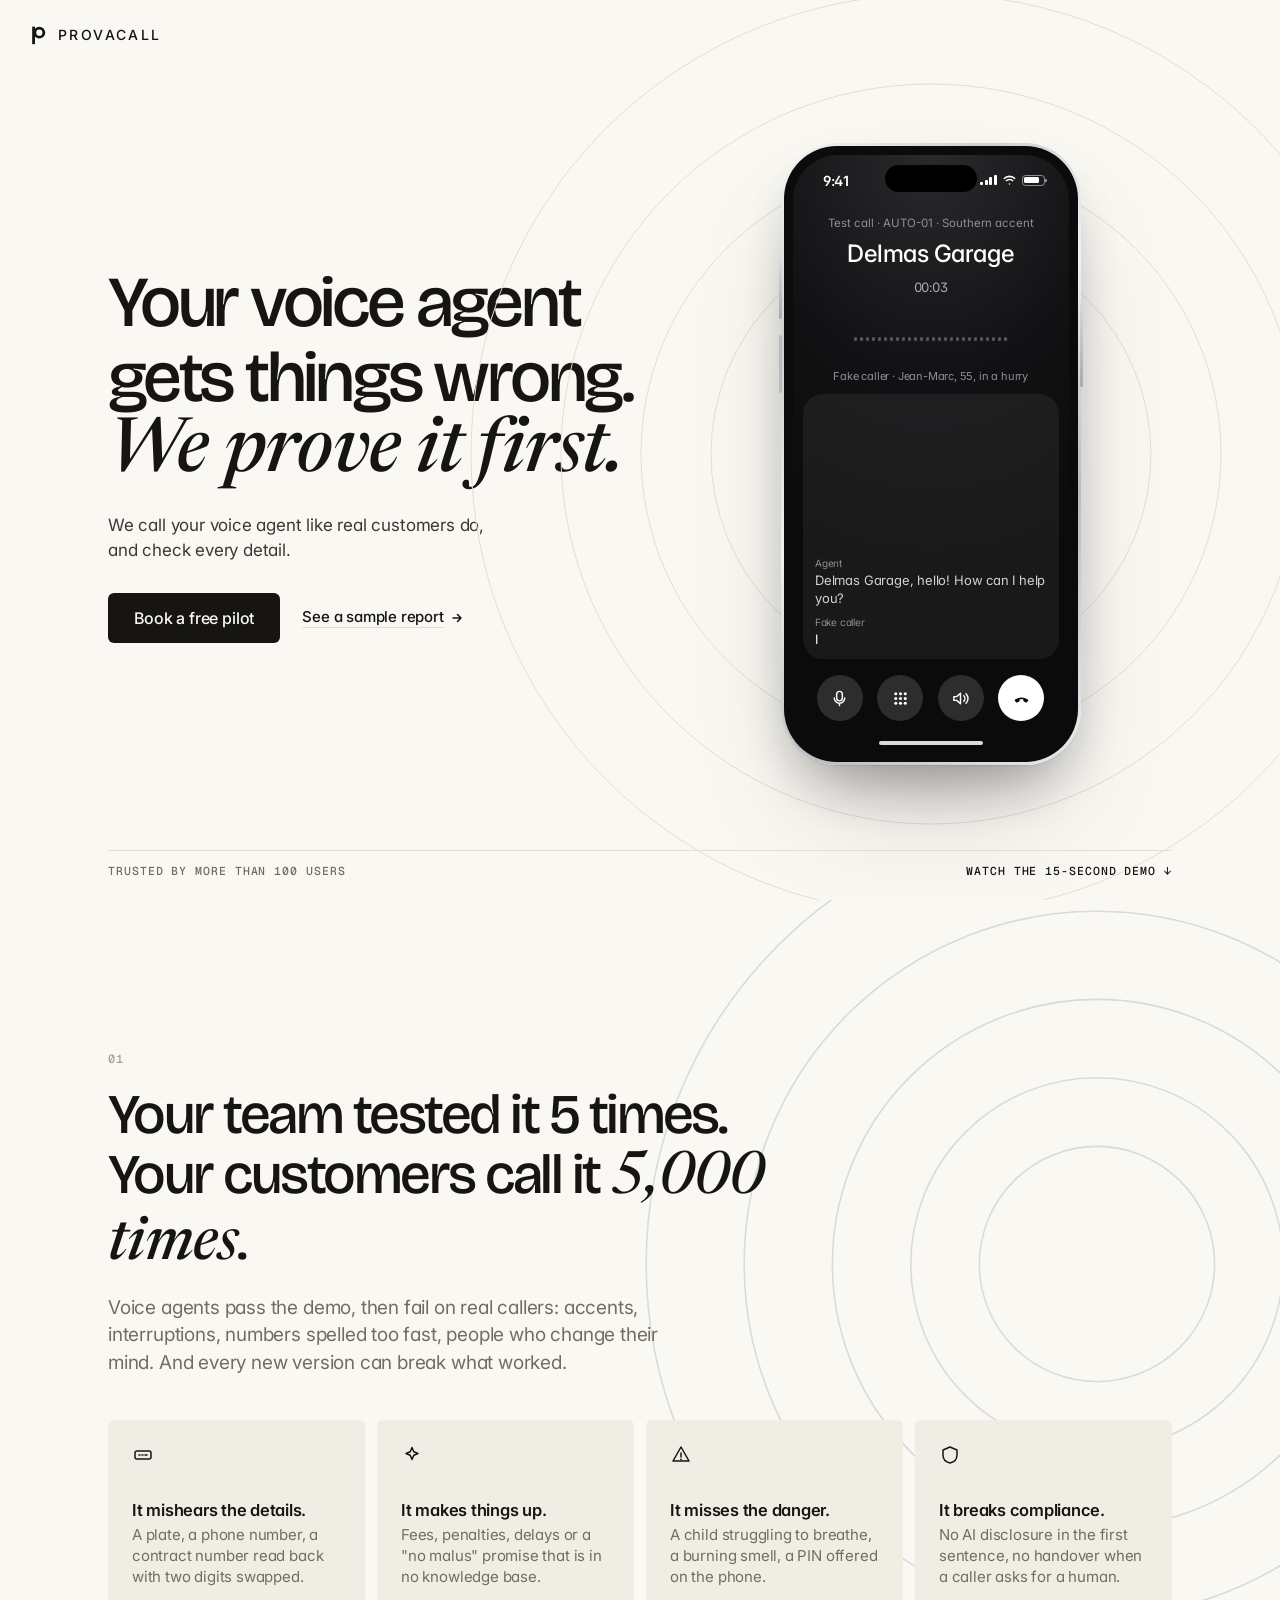
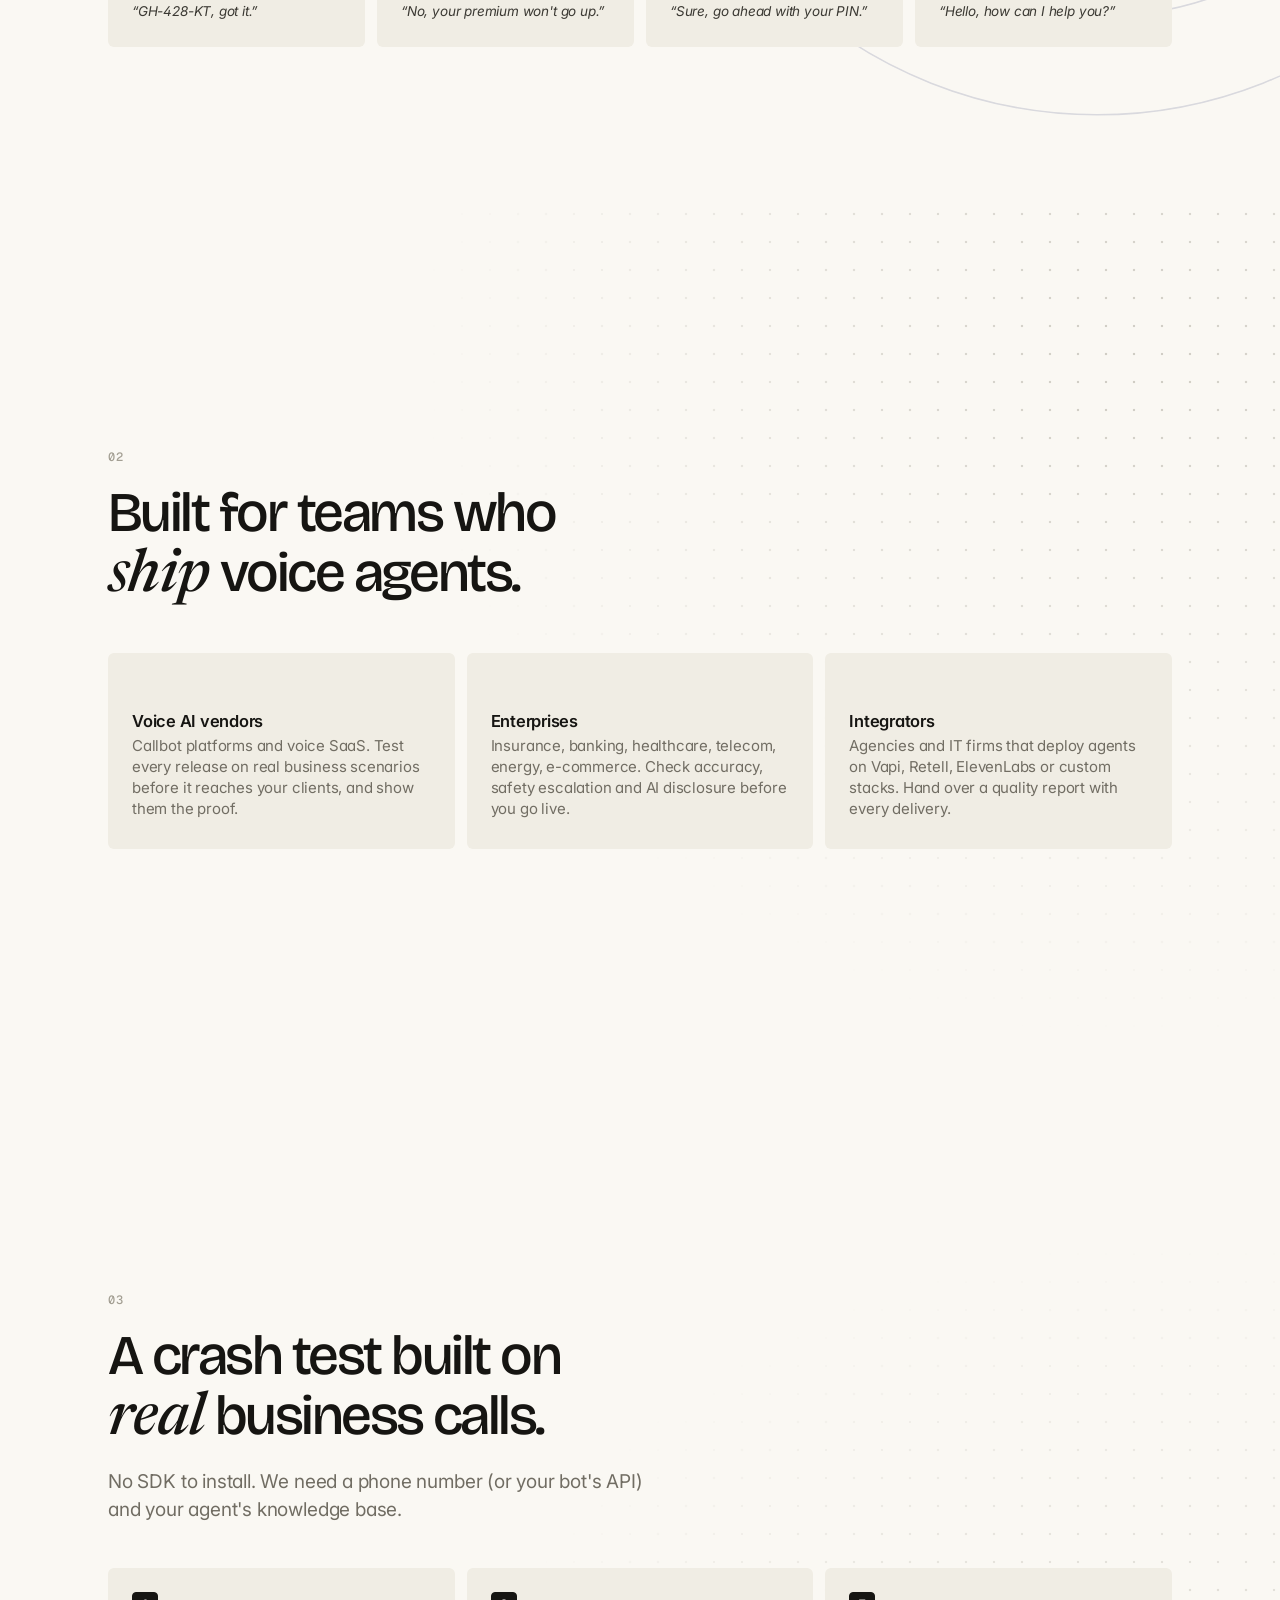
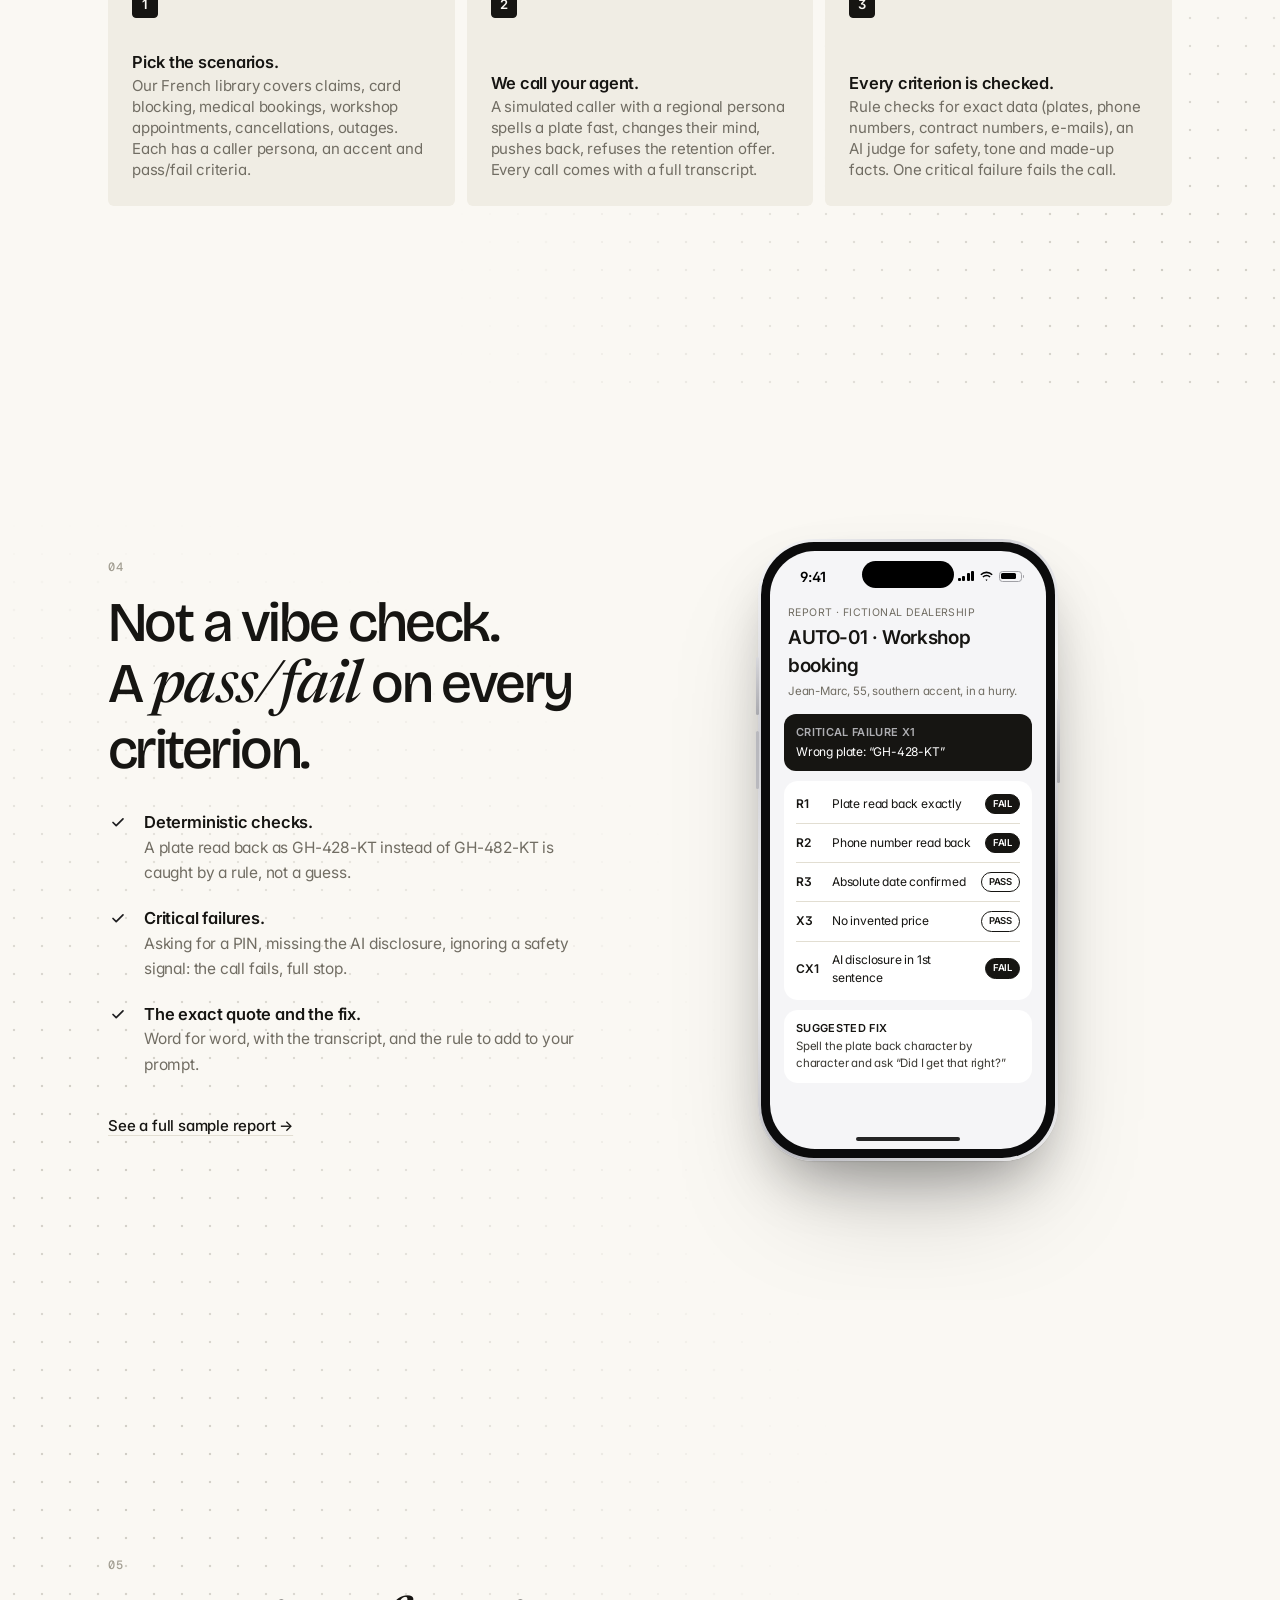
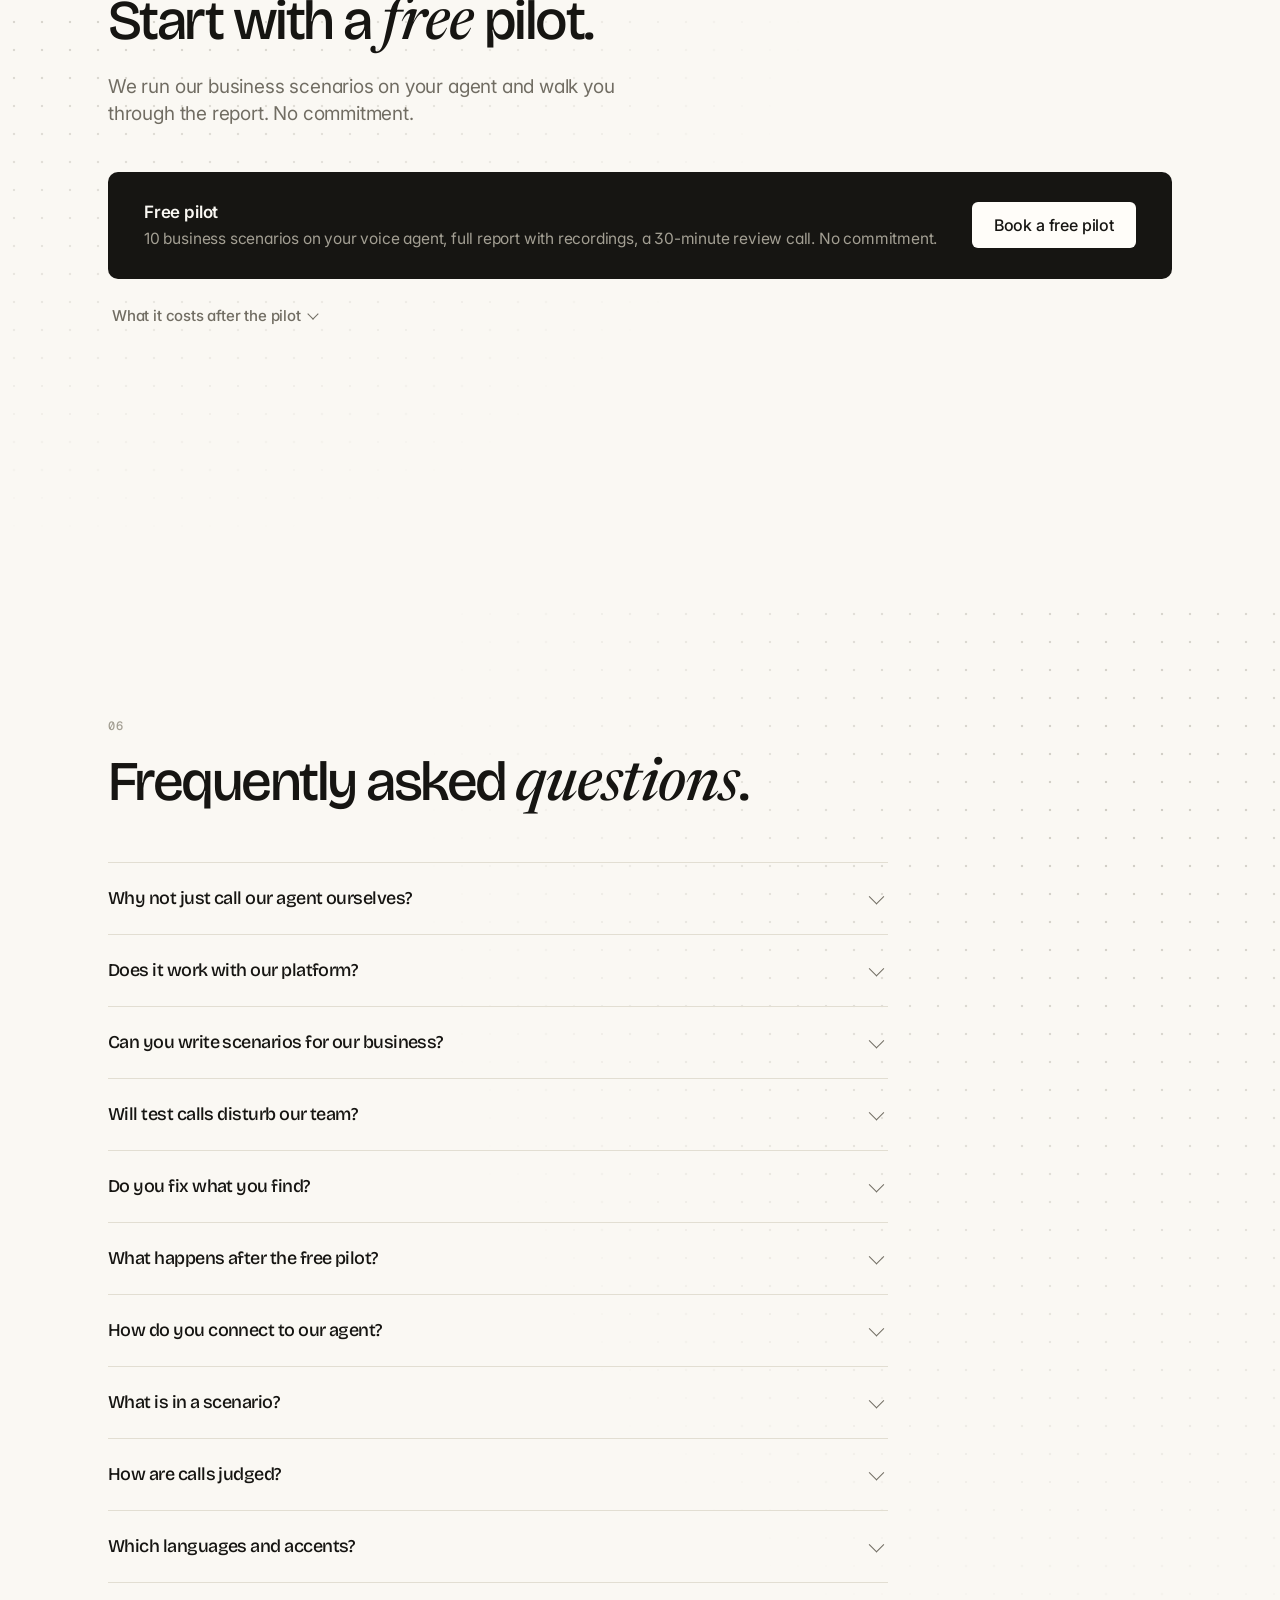
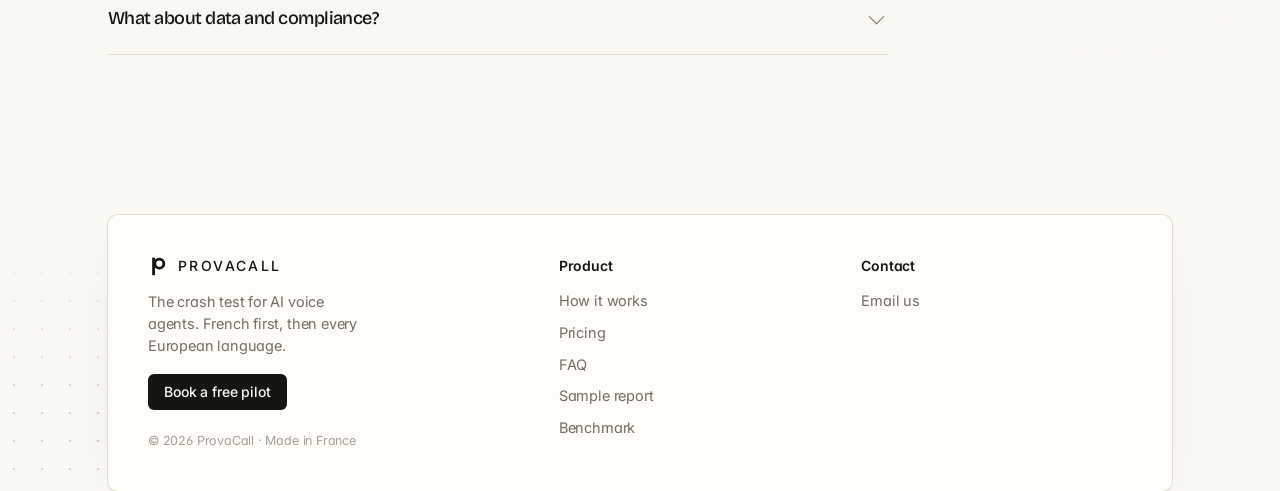
==== index.html @ 77cd6ac3 "Sample report and benchmark in English Co-Authored-By: Claude Fable 5.2 <noreply@anthropic.com>" ====
<!doctype html>
<html lang="en">
<head>
<meta charset="utf-8">
<meta name="viewport" content="width=device-width,initial-scale=1,viewport-fit=cover">
<script>
  /* ====== CONFIGURATION — à remplir avant la mise en ligne (voir site/README.md) ====== */
  window.VOCALQA = {
    stripeLink: "",                       // Stripe Payment Link de l'audit à 249 € (vide = le bouton ouvre un email)
    contactEmail: "contact@example.com",  // À REMPLACER par ton email de contact
    bookingLink: "",                      // Lien Calendly (vide = les boutons de contact ouvrent un email)
    leadEndpoint: ""                      // URL qui reçoit les demandes de pilote (ex. Formspree). Vide = email pré-rempli
  };
  if ("IntersectionObserver" in window) document.documentElement.classList.add("js");
</script>
<title>ProvaCall · The crash test for AI voice agents</title>
<meta name="description" content="ProvaCall stress-tests AI voice agents with realistic callers on real business scenarios (insurance, banking, healthcare, automotive…) and checks every criterion: exact data, safety escalation, AI disclosure. Free pilot.">
<meta property="og:title" content="ProvaCall · Your voice agent gets things wrong.">
<meta property="og:description" content="Realistic test calls on business scenarios, rule checks and an AI judge on every criterion. Start with a free pilot.">
<meta name="theme-color" content="#ffffff">
<link rel="icon" href="data:image/svg+xml,%3Csvg xmlns='http://www.w3.org/2000/svg' viewBox='0 0 32 32'%3E%3Crect width='32' height='32' rx='8' fill='%231d1d1f'/%3E%3Crect x='10' y='7' width='3' height='19' fill='%23fff'/%3E%3Ccircle cx='17.2' cy='13.4' r='5' fill='none' stroke='%23fff' stroke-width='3'/%3E%3C/svg%3E">
<link rel="preconnect" href="https://fonts.googleapis.com">
<link rel="preconnect" href="https://fonts.gstatic.com" crossorigin>
<link href="https://fonts.googleapis.com/css2?family=Geist:wght@500;600&family=Inter:wght@400;500;600&family=Source+Serif+4:ital,opsz,wght@1,8..60,400&display=swap" rel="stylesheet">
<link rel="stylesheet" href="style.css">
<script src="fx.js"></script>
<script type="application/ld+json">{"@context": "https://schema.org", "@type": "FAQPage", "mainEntity": [{"@type": "Question", "name": "Why not just call our agent ourselves?", "acceptedAnswer": {"@type": "Answer", "text": "You can, and you should. But a few calls by your team only cover the cases you think of, in your own voice. We run the same business scenarios every time, with different accents, speech rates and moods, and check every criterion line by line. Re-run them after each change and you see exactly what got better or worse."}}, {"@type": "Question", "name": "Does it work with our platform?", "acceptedAnswer": {"@type": "Answer", "text": "If your agent has a phone number, yes: Vapi, Retell, Bland, Synthflow, your own stack, it makes no difference to us. If it also has an HTTP API, we can run the scenarios in text mode first."}}, {"@type": "Question", "name": "Can you write scenarios for our business?", "acceptedAnswer": {"@type": "Answer", "text": "Yes. We start from our library (insurance, banking, healthcare, automotive, bookings, e-commerce…) and adapt it to your knowledge base: your products, your rules, and above all what your agent must never say or promise."}}, {"@type": "Question", "name": "Will test calls disturb our team?", "acceptedAnswer": {"@type": "Answer", "text": "No. We call during the time slots you choose, from a number we give you, so you can tag it and leave it out of your stats."}}, {"@type": "Question", "name": "Do you fix what you find?", "acceptedAnswer": {"@type": "Answer", "text": "Every failure comes with the exact quote and a suggested fix, usually a change to your prompt or your knowledge base. We then re-run the same scenarios to check the fix actually works and broke nothing else."}}, {"@type": "Question", "name": "What happens after the free pilot?", "acceptedAnswer": {"@type": "Answer", "text": "You keep the report. If it was useful, pick a plan to test every release; if not, you owe us nothing."}}, {"@type": "Question", "name": "How do you connect to our agent?", "acceptedAnswer": {"@type": "Answer", "text": "By phone: we call the number of your agent like a real customer would, from our own line. If your agent has an HTTP API, we can also run scenarios in text mode, faster and cheaper, before the phone tests."}}, {"@type": "Question", "name": "What is in a scenario?", "acceptedAnswer": {"@type": "Answer", "text": "A caller persona (age, regional accent, speech rate, mood, background), the information they give (plate, contract number, address…), scripted behaviours (corrects a number, refuses a retention offer, mentions a burning smell) and pass/fail criteria, including critical failures."}}, {"@type": "Question", "name": "How are calls judged?", "acceptedAnswer": {"@type": "Answer", "text": "Exact data is checked by deterministic rules: was the plate or phone number read back exactly? Safety, tone, escalation and made-up facts are judged by an AI evaluator against your knowledge base. Every verdict comes with the quote that justifies it."}}, {"@type": "Question", "name": "Which languages and accents?", "acceptedAnswer": {"@type": "Answer", "text": "French first, with regional personas (South, North, Alsace, Belgium, Switzerland, Québec, West Africa). We also run calls in German, Spanish, Italian and English."}}, {"@type": "Question", "name": "What about data and compliance?", "acceptedAnswer": {"@type": "Answer", "text": "Test calls use fictional callers and fictional data only. Recordings are deleted on request. We check the AI disclosure required by the EU AI Act in every call. EU hosting and a DPA are on our roadmap for the Enterprise plan."}}]}</script>
<style>
/* =============================== HERO =============================== */
.hero{position:relative;overflow:hidden;min-height:100vh;min-height:100svh;display:flex;align-items:center;padding:72px 0 64px}
.hero .wrap{width:100%;display:grid;grid-template-columns:1.05fr .95fr;gap:48px;align-items:center}
.hero-logo{position:absolute;top:24px;left:28px;z-index:5;animation:rise .7s both}
.pitch h1{font-size:clamp(40px,5vw,62px);line-height:1.04;font-weight:500;margin:0 0 20px}
.pitch>*{animation:rise .9s cubic-bezier(.2,.8,.2,1) both}
.pitch h1{animation-delay:.05s}.pitch .lead{animation-delay:.2s}.pitch .ctas{animation-delay:.35s}.pitch .trust{animation-delay:.5s}
.stage{animation:rise 1.1s .15s cubic-bezier(.2,.8,.2,1) both}
.pitch h1 em{display:block;color:var(--accent-text)}
.pitch .lead{max-width:380px;margin:0 0 30px;font-size:17px;line-height:1.45;color:var(--ink-2)}
.trust{display:flex;align-items:center;gap:9px;margin:26px 0 0;font-size:14px;color:var(--muted)}
.trust .dot{width:7px;height:7px;border-radius:50%;background:var(--ink);flex:none}
.ctas{display:flex;align-items:center;gap:22px;flex-wrap:wrap}
.ctas .btn{height:50px;padding:0 26px}
.ctas .link{display:inline-flex;align-items:center;gap:6px;color:var(--ink);font-weight:500}
.ctas .link svg{width:14px;height:14px;transition:transform .2s}
.ctas .link:hover svg{transform:translateX(3px)}

/* scène : ondes sonores + iPhone en appel */
.stage{position:relative;display:flex;justify-content:center;align-items:center;min-height:680px}
.rings{position:absolute;left:50%;top:50%;width:1000px;height:1000px;transform:translate(-50%,-50%);pointer-events:none}
.rings svg{width:100%;height:100%}
.rings circle{fill:none;stroke:#e8e8ec;stroke-width:1}
.pulse{position:absolute;left:50%;top:50%;width:330px;height:330px;margin:-165px 0 0 -165px;border-radius:50%;border:1px solid #c7c7cc;opacity:0;animation:wave 4.8s cubic-bezier(.2,.6,.3,1) infinite}
.pulse.p2{animation-delay:1.6s}.pulse.p3{animation-delay:3.2s}
@keyframes wave{0%{transform:scale(1);opacity:.9}100%{transform:scale(2.9);opacity:0}}

.iphone{position:relative;width:300px;height:622px;border-radius:56px;padding:3px;
  background:linear-gradient(135deg,#f7f7f8 0%,#cfcfd4 22%,#f1f1f3 45%,#babac0 70%,#ececee 100%);
  box-shadow:0 1px 1px rgba(0,0,0,.08),0 30px 60px -20px rgba(0,0,0,.35),0 60px 120px -40px rgba(0,0,0,.25)}
.iphone::before,.iphone::after{content:"";position:absolute;width:3px;border-radius:2px;background:linear-gradient(#d8d8dc,#a9a9ae)}
.iphone::before{left:-2px;top:118px;height:58px;box-shadow:0 74px 0 #b9b9be}
.iphone::after{right:-2px;top:160px;height:84px}
.bezel{width:100%;height:100%;border-radius:53px;background:#0b0b0c;padding:9px}
.screen{position:relative;width:100%;height:100%;border-radius:45px;overflow:hidden;display:flex;flex-direction:column;color:#fff;
  background:radial-gradient(120% 70% at 50% 0%,#2a2a2d 0%,#111113 55%,#0b0b0c 100%)}
.island{position:absolute;top:10px;left:50%;transform:translateX(-50%);width:92px;height:27px;border-radius:20px;background:#000;z-index:6}
.statusbar{height:46px;flex:none;display:flex;justify-content:space-between;align-items:center;padding:4px 24px 0 30px;font-size:14px;font-weight:600}
.sb{display:flex;gap:5px;align-items:center}
.bars{display:flex;gap:1.5px;align-items:flex-end;height:10px}
.bars i{width:3px;background:#fff;border-radius:1px;display:block}
.bars i:nth-child(1){height:3.5px}.bars i:nth-child(2){height:5.5px}.bars i:nth-child(3){height:8px}.bars i:nth-child(4){height:10px}
.batt{width:23px;height:11px;border:1px solid #8e8e93;border-radius:3.5px;padding:1.2px;position:relative}
.batt::after{content:"";position:absolute;right:-3px;top:3.3px;width:1.5px;height:3.5px;border-radius:0 1px 1px 0;background:#8e8e93}
.batt i{display:block;width:80%;height:100%;background:#fff;border-radius:1.5px}
.call{flex:none;text-align:center;padding:14px 16px 0}
.call small{display:block;font-size:11.5px;color:#8e8e93;letter-spacing:0}
.call b{display:block;font-size:24px;font-weight:500;letter-spacing:-.02em;margin:4px 0 2px}
.call .timer{font-size:13px;color:#aeaeb2;font-variant-numeric:tabular-nums}
.wave{height:46px;display:flex;align-items:center;justify-content:center;gap:3px;margin:16px 0 6px}
.wave i{width:3px;height:4px;border-radius:2px;background:#5a5a5e;display:block;transition:height .12s ease,background .2s}
.who{flex:none;text-align:center;font-size:11px;color:#8e8e93;height:14px}
.captions{flex:1;min-height:0;margin:12px 10px 0;padding:12px 12px 10px;border-radius:20px;background:rgba(255,255,255,.06);
  display:flex;flex-direction:column;justify-content:flex-end;gap:9px;overflow:hidden;transition:opacity .4s}
.captions.fade{opacity:0}
.cap{font-size:13px;line-height:1.38;color:#d1d1d6;animation:up .3s ease both}
.cap em{display:block;font-style:normal;font-size:10px;color:#8e8e93;margin-bottom:1px}
.cap.client{color:#fff}
.cap .t{background-image:linear-gradient(#fff,#fff);background-size:0 1.5px;background-repeat:no-repeat;background-position:0 100%;transition:background-size .7s ease}
.cap.flag .t{background-size:100% 1.5px;color:#fff}
.tagf{display:inline-block;margin-left:6px;font-size:9.5px;font-weight:600;color:#0b0b0c;background:#fff;border-radius:999px;padding:1px 7px;vertical-align:1px;animation:up .3s ease both}
@keyframes up{from{opacity:0;transform:translateY(4px)}to{opacity:1;transform:none}}
.controls{flex:none;display:grid;grid-template-columns:repeat(4,1fr);gap:10px;padding:16px 22px 12px;justify-items:center}
.ctl{width:46px;height:46px;border-radius:50%;background:rgba(255,255,255,.14);display:grid;place-items:center}
.ctl svg{width:19px;height:19px}
.ctl.end{background:#fff}
.home{height:20px;display:flex;justify-content:center;align-items:center}
.home i{width:104px;height:4px;border-radius:3px;background:#fff;opacity:.85;display:block}
.alert{position:absolute;left:10px;right:10px;top:50px;z-index:7;background:#fff;color:var(--ink);border-radius:20px;padding:13px 14px;
  box-shadow:0 18px 40px rgba(0,0,0,.45);transform:translateY(-24px);opacity:0;transition:transform .5s cubic-bezier(.2,.9,.25,1.05),opacity .35s}
.alert.show{transform:none;opacity:1}
.alert .top{display:flex;align-items:center;gap:7px;font-size:11px;color:var(--muted)}
.alert .top i{width:7px;height:7px;border-radius:50%;background:var(--accent);display:inline-block}
.alert b{display:block;font-size:14px;font-weight:600;margin:5px 0 2px;letter-spacing:-.01em}
.alert p{margin:0;font-size:12px;line-height:1.35;color:var(--ink-2)}

@media (max-width:900px){
  .hero{min-height:0;padding:84px 0 20px}
  .hero-logo{top:20px;left:16px}
  .hero .wrap{grid-template-columns:1fr;gap:20px}
  .stage{min-height:660px}
}
@media (max-width:400px){
  .stage{min-height:600px}
  .iphone{transform:scale(.92)}
}

/* chaque section occupe un écran entier (ordinateur) */
@media (min-width:901px){
  .section,.demo{min-height:100vh;min-height:100svh;display:flex;align-items:center}
  .section>.wrap,.demo>.wrap{width:100%}
}

/* démo du rapport : un iPhone avec l'interface du logiciel */
.report .tray{background:none;padding:0;display:flex;justify-content:center;border-radius:0}
.screen.app{background:#f5f5f7;color:var(--ink)}
.screen.app .statusbar{color:#000}
.screen.app .bars i,.screen.app .batt i{background:#000}
.screen.app .statusbar svg path{fill:#000}
.screen.app .batt{border-color:#a1a1a6}.screen.app .batt::after{background:#a1a1a6}
.screen.app .home i{background:#000}
.app-head{padding:8px 18px 10px}
.app-head small{display:block;font-size:10.5px;color:var(--muted);letter-spacing:.04em;text-transform:uppercase}
.app-head b{display:block;font-size:19px;font-weight:600;letter-spacing:-.02em;margin:3px 0 2px}
.app-head p{margin:0;font-size:11.5px;color:var(--muted)}
.app-crit{margin:4px 14px 10px;background:var(--ink);color:#fff;border-radius:12px;padding:10px 12px;font-size:12px;
  opacity:0;transform:translateY(8px);transition:opacity .5s .2s,transform .5s .2s}
.app-crit b{display:block;font-size:11px;font-weight:600;letter-spacing:.03em;text-transform:uppercase;color:#aeaeb2;margin-bottom:2px}
.app-rows{list-style:none;margin:0 14px;padding:4px 12px;background:#fff;border-radius:14px}
.app-rows li{display:flex;align-items:center;gap:8px;padding:9px 0;border-bottom:1px solid var(--line);font-size:12px;
  opacity:0;transform:translateY(6px);transition:opacity .45s,transform .45s;transition-delay:calc(var(--i)*.28s + .6s)}
.app-rows li:last-child{border-bottom:0}
.app-rows .id{font-weight:600;width:28px;flex:none}
.app-rows .t{flex:1;min-width:0}
.app-rows .res{font-size:9.5px;font-weight:600;border:1px solid var(--ink);border-radius:999px;padding:2px 7px}
.app-rows .res.ko{background:var(--ink);color:#fff}
.app-fix{margin:10px 14px 0;background:#fff;border-radius:14px;padding:11px 12px;font-size:11.5px;line-height:1.45;color:var(--ink-2);
  opacity:0;transform:translateY(8px);transition:opacity .5s 2.2s,transform .5s 2.2s}
.app-fix b{display:block;color:var(--ink);font-size:11px;font-weight:600;letter-spacing:.03em;text-transform:uppercase;margin-bottom:2px}
.tray.in .app-crit,.tray.in .app-rows li,.tray.in .app-fix{opacity:1;transform:none}
.app-pad{flex:1}

/* italique serif, à la manière de YC */
h1 em,h2 i,h2 em,.serif{font-family:"Source Serif 4",Georgia,"Times New Roman",serif;font-style:italic;font-weight:400;
  letter-spacing:-.012em;font-size:1.06em;font-variation-settings:"opsz" 60}

/* =============================== DÉMO VIDÉO =============================== */
.demo{padding:24px 0 40px}
.demo .head{text-align:center;margin:0 auto 36px}
.demo .head .lead{margin:14px auto 0}
.frame{position:relative;max-width:1000px;margin:0 auto;aspect-ratio:16/9;border-radius:28px;overflow:hidden;background:#0b0b0c;
  box-shadow:0 0 0 1px var(--line),0 40px 80px -40px rgba(0,0,0,.35)}
.frame video{position:absolute;inset:0;width:100%;height:100%;object-fit:cover;display:block}
.frame .ph{position:absolute;inset:0;display:none;flex-direction:column;align-items:center;justify-content:center;gap:22px;padding:24px;
  background:radial-gradient(90% 90% at 50% 0%,#2a2a2d,#0b0b0c);color:#fff;text-align:center}
.frame.empty .ph{display:flex}
.frame.empty video{display:none}
.ph .play{width:64px;height:64px;border-radius:50%;background:#fff;display:grid;place-items:center}
.ph .play svg{width:22px;height:22px;margin-left:3px}
.ph b{font-size:18px;font-weight:500;letter-spacing:-.01em}
.ph ol{list-style:none;margin:0;padding:0;display:flex;gap:10px;flex-wrap:wrap;justify-content:center}
.ph li{font-size:13px;color:#d1d1d6;background:rgba(255,255,255,.08);border-radius:999px;padding:7px 13px}
.ph li span{color:#8e8e93;margin-right:6px;font-variant-numeric:tabular-nums}
.ph small{font-size:12px;color:#8e8e93}
.vctl{position:absolute;right:16px;top:16px;z-index:3;display:flex;gap:8px}
.snd{display:inline-flex;align-items:center;gap:8px;height:38px;padding:0 15px;border:0;border-radius:999px;
  background:rgba(11,11,12,.72);color:#fff;font:500 13.5px/1 var(--font);cursor:pointer;-webkit-backdrop-filter:blur(10px);backdrop-filter:blur(10px);transition:background .2s}
.snd:hover{background:#000}.snd svg{width:16px;height:16px}
.snd.round{width:38px;padding:0;justify-content:center}
.frame.empty .vctl{display:none}
@media (max-width:600px){.frame{border-radius:18px}.ph b{font-size:16px}}

/* =============================== SECTIONS =============================== */
.head{max-width:760px;margin-bottom:44px}
.head .logo{font-size:15px;margin-bottom:18px}
.head .logo i{width:8px;height:8px}
.head .lead{margin-top:16px;max-width:560px}

.cards{display:grid;grid-template-columns:repeat(4,1fr);gap:12px}
.cards.three{grid-template-columns:repeat(3,1fr)}
.card{background:var(--soft);border-radius:var(--radius);padding:24px 24px 26px;min-height:196px;display:flex;flex-direction:column}
.card .ic{width:22px;height:22px;margin-bottom:auto;color:var(--ink)}
.card .n{width:26px;height:26px;border-radius:50%;border:1.5px solid var(--ink);display:grid;place-items:center;font-size:13px;font-weight:600;margin-bottom:auto}
.card h3{margin-top:34px;font-size:16.5px}
.card p{margin:3px 0 0;color:var(--muted);font-size:15px;line-height:1.4}
.card q{display:block;margin-top:14px;font-size:13.5px;color:var(--ink-2);font-style:italic;quotes:"“" "”"}
@media (max-width:980px){
  .cards,.cards.three{grid-template-columns:none;grid-auto-flow:column;grid-auto-columns:minmax(250px,78%);overflow-x:auto;scroll-snap-type:x mandatory;
    margin:0 -28px;padding:0 28px 4px;scrollbar-width:none}
  .cards::-webkit-scrollbar{display:none}
  .card{scroll-snap-align:start}
}
@media (max-width:600px){.cards,.cards.three{margin:0 -16px;padding:0 16px 4px}}

/* rapport */
.report{display:grid;grid-template-columns:1fr 1.1fr;gap:56px;align-items:center}
.points{list-style:none;padding:0;margin:30px 0 32px;display:grid;gap:20px}
.points li{display:grid;grid-template-columns:22px 1fr;gap:14px}
.points svg{width:20px;height:20px;margin-top:2px}
.points b{display:block;font-weight:600;font-size:16.5px}
.points span{color:var(--muted);font-size:15.5px}
.tray{background:var(--soft);border-radius:28px;padding:34px}
.sheet{background:#fff;border-radius:18px;padding:22px;box-shadow:0 1px 2px rgba(0,0,0,.05),0 24px 48px -28px rgba(0,0,0,.25)}
.sheet .top{display:flex;justify-content:space-between;align-items:baseline;margin-bottom:14px}
.sheet .top b{font-weight:600;font-size:15px}
.sheet .top span{font-size:12px;color:var(--faint)}
.kpis{display:grid;grid-template-columns:repeat(3,1fr);gap:8px;margin-bottom:14px}
.kpi{background:var(--soft);border-radius:12px;padding:11px 12px}
.kpi b{display:block;font-size:21px;font-weight:600;letter-spacing:-.03em}
.kpi span{font-size:11.5px;color:var(--muted)}
.issue{border-top:1px solid var(--line);padding-top:14px}
.issue .row1{display:flex;justify-content:space-between;align-items:center;gap:8px}
.issue .row1 b{font-size:14px;font-weight:600}
.pill{font-size:10.5px;font-weight:600;padding:3px 9px;border-radius:999px;border:1px solid var(--ink)}
.pill.solid{background:var(--ink);color:#fff}
.issue .cat{margin:10px 0 0;font-size:12.5px;color:var(--muted)}
.issue blockquote{margin:8px 0 10px;padding:0 0 0 12px;border-left:2px solid var(--ink);font-size:13.5px;font-style:italic}
.issue blockquote .tr{display:block;margin-top:4px;font-size:12px;color:var(--muted)}
.fix{background:var(--soft);border-radius:10px;padding:9px 12px;font-size:12.5px;line-height:1.45;color:var(--ink-2)}
.fix b{color:var(--ink);font-weight:600}
@media (max-width:900px){.report{grid-template-columns:1fr;gap:36px}.report .tray{padding:0}}

/* tarifs */
.prices{display:grid;grid-template-columns:1.25fr 1fr;gap:12px}
.price-card{background:var(--soft);border-radius:28px;padding:36px;display:flex;flex-direction:column}
.price-card .lbl{font-size:14px;color:var(--muted)}
.price-card h3{font-size:22px;margin-top:4px}
.amount{display:flex;align-items:baseline;gap:8px;margin:22px 0 4px}
.amount b{font-size:60px;font-weight:500;letter-spacing:-.04em;line-height:1}
.amount span{color:var(--muted);font-size:15px}
.incl{list-style:none;padding:0;margin:24px 0 28px;display:grid;gap:10px;font-size:15.5px}
.incl li{display:flex;gap:10px;align-items:flex-start}
.incl svg{width:17px;height:17px;flex:none;margin-top:3px}
.guar{font-size:14.5px;color:var(--ink-2);background:#fff;border-radius:14px;padding:13px 15px;margin:0 0 24px}
.guar b{font-weight:600}
.price-card .spacer{flex:1}
.secure{margin:12px 0 0;font-size:12.5px;color:var(--faint);text-align:center}
@media (max-width:860px){.prices{grid-template-columns:1fr}.price-card{padding:28px 22px}.amount b{font-size:52px}}

.band{margin-top:12px;background:var(--soft);border-radius:28px;padding:28px 36px;display:flex;justify-content:space-between;align-items:center;gap:20px}
.band b{font-weight:600}
.band p{margin:2px 0 0;color:var(--muted);font-size:15.5px}
@media (max-width:700px){.band{flex-direction:column;align-items:flex-start;padding:24px 22px}}

/* FAQ */
.faq{max-width:780px;border-top:1px solid var(--line)}
.faq details{border-bottom:1px solid var(--line)}
.faq summary{list-style:none;cursor:pointer;padding:22px 40px 22px 0;font-size:18px;font-weight:500;letter-spacing:-.015em;position:relative}
.faq summary::-webkit-details-marker{display:none}
.faq summary::after{content:"";position:absolute;right:6px;top:50%;width:10px;height:10px;border-right:1.5px solid var(--muted);border-bottom:1.5px solid var(--muted);
  transform:translateY(-70%) rotate(45deg);transition:transform .2s}
.faq details[open] summary::after{transform:translateY(-30%) rotate(-135deg)}
.faq details p{margin:-4px 0 22px;color:var(--muted);max-width:680px}

.persona-line{font-size:12.5px;color:var(--muted);margin:-6px 0 12px}
.crit-line{background:var(--ink);color:#fff;border-radius:10px;padding:8px 12px;font-size:12.5px;margin-bottom:10px}
.crit-line b{font-weight:600;margin-right:6px}
table.cr{width:100%;border-collapse:collapse;font-size:13px;margin-bottom:12px}
table.cr td{padding:7px 4px;border-bottom:1px solid var(--line);vertical-align:middle}
table.cr td.id{font-weight:600;width:38px}
table.cr td.m{color:var(--muted);font-size:11.5px;white-space:nowrap}
table.cr .res{font-size:10.5px;font-weight:600;border:1px solid var(--ink);border-radius:999px;padding:2px 8px}
table.cr .res.ko{background:var(--ink);color:#fff}
.link.more{display:inline-block;margin-top:6px;color:var(--ink);font-weight:500;text-decoration:underline;text-underline-offset:4px;text-decoration-color:var(--line)}
.link.more:hover{text-decoration-color:var(--ink)}
.after-pilot{margin-top:4px}
.after-pilot summary{list-style:none;cursor:pointer;display:inline-flex;align-items:center;gap:8px;padding:14px 4px;color:var(--muted);font-size:15px;font-weight:500}
.after-pilot summary::-webkit-details-marker{display:none}
.after-pilot summary::after{content:"";width:7px;height:7px;border-right:1.5px solid currentColor;border-bottom:1.5px solid currentColor;transform:translateY(-2px) rotate(45deg);transition:transform .2s}
.after-pilot[open] summary::after{transform:translateY(1px) rotate(-135deg)}
.after-pilot summary:hover{color:var(--ink)}
.after-pilot .plans{margin-top:8px}
.band.pilot{background:var(--ink);color:#fff;margin:0 0 12px}
.band.pilot p{color:#a1a1a6}
.plans{display:grid;grid-template-columns:repeat(3,1fr);gap:12px}
.plans .price-card{padding:30px}
.plans .amount b{font-size:46px}
.note-price{margin:18px 0 0;font-size:14px;color:var(--muted)}
@media (max-width:900px){.plans{grid-template-columns:1fr}}
@media (max-width:480px){table.cr td.m{display:none}}

/* apparition douce */
.js .reveal{opacity:0;transform:translateY(14px);transition:opacity .8s ease,transform .8s cubic-bezier(.2,.8,.2,1)}
.js .reveal.in{opacity:1;transform:none}

@media (prefers-reduced-motion:reduce){
  *,*::before,*::after{animation:none!important;transition:none!important;scroll-behavior:auto!important}
  .js .reveal{opacity:1;transform:none}
  .pulse{display:none}
}
</style>
<link href="https://fonts.googleapis.com/css2?family=Bricolage+Grotesque:opsz,wght@12..96,500;12..96,600&family=Figtree:wght@400;500&family=Geist+Mono:wght@500&family=Hanken+Grotesk:wght@500;600&family=Inter+Tight:wght@500;600&family=Newsreader:ital,opsz,wght@0,6..72,300;0,6..72,400;1,6..72,300;1,6..72,400;1,6..72,500&display=swap" rel="stylesheet">
<link rel="stylesheet" href="system.css">
</head>
<body>
<main>

<!-- =============================== HERO =============================== -->
<section class="hero">
  <a href="#" class="logo hero-logo" aria-label="ProvaCall"><i></i>ProvaCall</a>
  <div class="wrap">
    <div class="pitch">
      <h1>Your voice agent gets things wrong. <em>We prove it first.</em></h1>
      <p class="lead">We call your voice agent like real customers do, and check every detail.</p>
      <div class="ctas">
        <a class="btn btn-dark" data-action="pilot" href="#tarifs">Book a free pilot</a>
        <a class="link" href="exemple-rapport.html">See a sample report <svg viewBox="0 0 14 14" fill="none" aria-hidden="true"><path d="M3 7h8M7.5 3.5L11 7l-3.5 3.5" stroke="currentColor" stroke-width="1.5" stroke-linecap="round" stroke-linejoin="round"/></svg></a>
      </div>
    </div>

    <div class="stage" aria-label="Demo: ProvaCall calls a voice agent and catches a mistake">
      <div class="rings" aria-hidden="true">
        <svg viewBox="0 0 1000 1000"><circle cx="500" cy="500" r="220"/><circle cx="500" cy="500" r="290"/><circle cx="500" cy="500" r="370"/><circle cx="500" cy="500" r="460"/></svg>
      </div>
      <span class="pulse" aria-hidden="true"></span><span class="pulse p2" aria-hidden="true"></span><span class="pulse p3" aria-hidden="true"></span>

      <div class="iphone">
        <div class="bezel">
          <div class="screen">
            <div class="island"></div>
            <div class="statusbar"><span>9:41</span>
              <span class="sb">
                <span class="bars"><i></i><i></i><i></i><i></i></span>
                <svg width="15" height="11" viewBox="0 0 15 11" aria-hidden="true"><path d="M7.5 2.2c2 0 3.8.8 5.1 2.1l1.1-1.1A8.7 8.7 0 0 0 7.5.6 8.7 8.7 0 0 0 1.3 3.2l1.1 1.1A7.1 7.1 0 0 1 7.5 2.2zm0 3.1c1.2 0 2.2.5 3 1.2l1.1-1.1a5.7 5.7 0 0 0-8.2 0l1.1 1.1c.8-.7 1.8-1.2 3-1.2zm0 3.1c.4 0 .8.2 1 .4L7.5 10 6.5 8.8c.2-.2.6-.4 1-.4z" fill="#fff"/></svg>
                <span class="batt"><i></i></span>
              </span>
            </div>
            <div class="call">
              <small id="callno">Test call · AUTO-01 · Southern accent</small>
              <b id="contact-name">Delmas Garage</b>
              <span class="timer" id="timer">00:00</span>
            </div>
            <div class="wave" id="wave" aria-hidden="true"></div>
            <div class="who" id="who"></div>
            <div class="captions" id="captions" aria-live="off"></div>
            <div class="alert" id="alert" role="status">
              <div class="top"><i></i>ProvaCall · now</div>
              <b id="alert-title">Critical error detected</b>
              <p id="alert-body"></p>
            </div>
            <div class="controls" aria-hidden="true">
              <span class="ctl"><svg viewBox="0 0 20 20" fill="none"><rect x="7" y="2.5" width="6" height="10" rx="3" stroke="#fff" stroke-width="1.5"/><path d="M4.5 9.5a5.5 5.5 0 0 0 11 0M10 15v2.5" stroke="#fff" stroke-width="1.5" stroke-linecap="round"/></svg></span>
              <span class="ctl"><svg viewBox="0 0 20 20" fill="#fff"><circle cx="5" cy="5" r="1.6"/><circle cx="10" cy="5" r="1.6"/><circle cx="15" cy="5" r="1.6"/><circle cx="5" cy="10" r="1.6"/><circle cx="10" cy="10" r="1.6"/><circle cx="15" cy="10" r="1.6"/><circle cx="5" cy="15" r="1.6"/><circle cx="10" cy="15" r="1.6"/><circle cx="15" cy="15" r="1.6"/></svg></span>
              <span class="ctl"><svg viewBox="0 0 20 20" fill="none"><path d="M3 8h3l4-3.5v11L6 12H3z" stroke="#fff" stroke-width="1.5" stroke-linejoin="round"/><path d="M13.5 7.2a4 4 0 0 1 0 5.6M15.8 5a7 7 0 0 1 0 10" stroke="#fff" stroke-width="1.5" stroke-linecap="round"/></svg></span>
              <span class="ctl end"><svg viewBox="0 0 20 20"><path d="M2.6 11.6c4.1-3.6 10.7-3.6 14.8 0l-1.6 2.3c-.3.4-.8.5-1.2.3l-2.1-1c-.4-.2-.6-.6-.6-1v-1.3a10 10 0 0 0-3.8 0v1.3c0 .4-.2.8-.6 1l-2.1 1c-.4.2-.9.1-1.2-.3z" fill="#0b0b0c"/></svg></span>
            </div>
            <div class="home"><i></i></div>
          </div>
        </div>
      </div>
    </div>
  </div>
  <div class="hero-foot"><div><span>Trusted by more than 100 users</span><a href="#demo">Watch the 15-second demo ↓</a></div></div>
</section>

<!-- =============================== DÉMO VIDÉO =============================== -->
<!-- Dépose ta vidéo dans site/demo.mp4 (voir site/README.md). -->
<section class="demo deco deco-dots l" id="demo">
  <div class="wrap">
    <div class="head reveal">
      <h2>Get it in <i>15 seconds</i>.</h2>
      <p class="lead">A real call, the report, the fix. Then the agent passes the test.</p>
    </div>
    <div class="frame reveal" id="demo-frame">
      <video id="demo-video" autoplay muted loop playsinline preload="metadata" aria-label="ProvaCall demo in 15 seconds">
        <source src="demo.mp4" type="video/mp4">
      </video>
      <div class="vctl">
        <button class="snd round" id="demo-pause" type="button" aria-label="Pause video"><svg viewBox="0 0 20 20" fill="#fff" aria-hidden="true"><g id="pz-pause"><rect x="5" y="4" width="3.4" height="12" rx="1"/><rect x="11.6" y="4" width="3.4" height="12" rx="1"/></g><path id="pz-play" d="M6.5 4.3v11.4a.8.8 0 0 0 1.2.7l9-5.7a.8.8 0 0 0 0-1.4l-9-5.7a.8.8 0 0 0-1.2.7z" style="display:none"/></svg></button>
        <button class="snd" id="demo-sound" type="button" aria-pressed="false"><svg viewBox="0 0 20 20" fill="none" aria-hidden="true"><path d="M3 8h3l4-3.5v11L6 12H3z" stroke="#fff" stroke-width="1.6" stroke-linejoin="round"/><path id="snd-on" d="M13.5 7.2a4 4 0 0 1 0 5.6M15.8 5a7 7 0 0 1 0 10" stroke="#fff" stroke-width="1.6" stroke-linecap="round" style="display:none"/><path id="snd-off" d="M13 7.5l4 5M17 7.5l-4 5" stroke="#fff" stroke-width="1.6" stroke-linecap="round"/></svg><span>Play with sound</span></button>
      </div>
      <div class="ph" aria-hidden="true">
        <span class="play"><svg viewBox="0 0 22 22"><path d="M6 3.8v14.4a1 1 0 0 0 1.5.86l12-7.2a1 1 0 0 0 0-1.72l-12-7.2A1 1 0 0 0 6 3.8z" fill="#0b0b0c"/></svg></span>
        <b>Demo coming here</b>
        <ol><li><span>0-3 s</span>The real call</li><li><span>3-6 s</span>The report</li><li><span>6-10 s</span>Fixed, test passed</li></ol>
        <small>Drop your video in site/demo.mp4 · only visible locally</small>
      </div>
    </div>
  </div>
</section>

<!-- =============================== PROBLÈME =============================== -->
<section class="section deco deco-rings">
  <div class="wrap">
    <div class="head reveal">
      <h2>Your team tested it 5 times.<br>Your customers call it <i>5,000 times</i>.</h2>
      <p class="lead">Voice agents pass the demo, then fail on real callers: accents, interruptions, numbers spelled too fast, people who change their mind. And every new version can break what worked.</p>
    </div>
    <div class="cards">
      <div class="card reveal">
        <svg class="ic" viewBox="0 0 22 22" fill="none" aria-hidden="true"><rect x="3" y="7" width="16" height="8" rx="2" stroke="currentColor" stroke-width="1.5"/><path d="M7 11h1M10 11h1M13 11h2" stroke="currentColor" stroke-width="1.5" stroke-linecap="round"/></svg>
        <h3>It mishears the details.</h3><p>A plate, a phone number, a contract number read back with two digits swapped.</p>
        <q>GH-428-KT, got it.</q>
      </div>
      <div class="card reveal">
        <svg class="ic" viewBox="0 0 22 22" fill="none" aria-hidden="true"><path d="M11 3.5l1.8 4.2 4.2 1.8-4.2 1.8L11 15.5l-1.8-4.2L5 9.5l4.2-1.8z" stroke="currentColor" stroke-width="1.5" stroke-linejoin="round"/></svg>
        <h3>It makes things up.</h3><p>Fees, penalties, delays or a "no malus" promise that is in no knowledge base.</p>
        <q>No, your premium won't go up.</q>
      </div>
      <div class="card reveal">
        <svg class="ic" viewBox="0 0 22 22" fill="none" aria-hidden="true"><path d="M11 3l8 14H3z" stroke="currentColor" stroke-width="1.5" stroke-linejoin="round"/><path d="M11 9v4" stroke="currentColor" stroke-width="1.5" stroke-linecap="round"/><circle cx="11" cy="15.3" r=".9" fill="currentColor"/></svg>
        <h3>It misses the danger.</h3><p>A child struggling to breathe, a burning smell, a PIN offered on the phone.</p>
        <q>Sure, go ahead with your PIN.</q>
      </div>
      <div class="card reveal">
        <svg class="ic" viewBox="0 0 22 22" fill="none" aria-hidden="true"><path d="M11 3l7 3v5c0 4-3 7-7 8-4-1-7-4-7-8V6z" stroke="currentColor" stroke-width="1.5" stroke-linejoin="round"/></svg>
        <h3>It breaks compliance.</h3><p>No AI disclosure in the first sentence, no handover when a caller asks for a human.</p>
        <q>Hello, how can I help you?</q>
      </div>
    </div>
  </div>
</section>

<!-- =============================== POUR QUI =============================== -->
<section class="section deco deco-dots">
  <div class="wrap">
    <div class="head reveal"><h2>Built for teams who <i>ship</i> voice agents.</h2></div>
    <div class="cards three">
      <div class="card reveal"><h3>Voice AI vendors</h3><p>Callbot platforms and voice SaaS. Test every release on real business scenarios before it reaches your clients, and show them the proof.</p></div>
      <div class="card reveal"><h3>Enterprises</h3><p>Insurance, banking, healthcare, telecom, energy, e-commerce. Check accuracy, safety escalation and AI disclosure before you go live.</p></div>
      <div class="card reveal"><h3>Integrators</h3><p>Agencies and IT firms that deploy agents on Vapi, Retell, ElevenLabs or custom stacks. Hand over a quality report with every delivery.</p></div>
    </div>
  </div>
</section>

<!-- =============================== COMMENT =============================== -->
<section class="section deco deco-dots b" id="comment">
  <div class="wrap">
    <div class="head reveal">
      <h2>A crash test built on<br><i>real</i> business calls.</h2>
      <p class="lead">No SDK to install. We need a phone number (or your bot's API) and your agent's knowledge base.</p>
    </div>
    <div class="cards three">
      <div class="card reveal"><span class="n">1</span><h3>Pick the scenarios.</h3><p>Our French library covers claims, card blocking, medical bookings, workshop appointments, cancellations, outages. Each has a caller persona, an accent and pass/fail criteria.</p></div>
      <div class="card reveal"><span class="n">2</span><h3>We call your agent.</h3><p>A simulated caller with a regional persona spells a plate fast, changes their mind, pushes back, refuses the retention offer. Every call comes with a full transcript.</p></div>
      <div class="card reveal"><span class="n">3</span><h3>Every criterion is checked.</h3><p>Rule checks for exact data (plates, phone numbers, contract numbers, e-mails), an AI judge for safety, tone and made-up facts. One critical failure fails the call.</p></div>
    </div>
  </div>
</section>

<!-- =============================== RAPPORT =============================== -->
<section class="section deco deco-dots bl" id="rapport">
  <div class="wrap">
    <div class="report">
      <div class="reveal">
        <h2>Not a vibe check.<br>A <i>pass/fail</i> on every criterion.</h2>
        <ul class="points">
          <li><svg viewBox="0 0 20 20" fill="none" aria-hidden="true"><path d="M5 10.5l3.2 3.2L15 6.8" stroke="#1d1d1f" stroke-width="1.7" stroke-linecap="round" stroke-linejoin="round"/></svg><div><b>Deterministic checks.</b><span>A plate read back as GH-428-KT instead of GH-482-KT is caught by a rule, not a guess.</span></div></li>
          <li><svg viewBox="0 0 20 20" fill="none" aria-hidden="true"><path d="M5 10.5l3.2 3.2L15 6.8" stroke="#1d1d1f" stroke-width="1.7" stroke-linecap="round" stroke-linejoin="round"/></svg><div><b>Critical failures.</b><span>Asking for a PIN, missing the AI disclosure, ignoring a safety signal: the call fails, full stop.</span></div></li>
          <li><svg viewBox="0 0 20 20" fill="none" aria-hidden="true"><path d="M5 10.5l3.2 3.2L15 6.8" stroke="#1d1d1f" stroke-width="1.7" stroke-linecap="round" stroke-linejoin="round"/></svg><div><b>The exact quote and the fix.</b><span>Word for word, with the transcript, and the rule to add to your prompt.</span></div></li>
        </ul>
        <a class="link more" href="exemple-rapport.html">See a full sample report →</a>
      </div>
      <div class="tray reveal">
        <div class="iphone" aria-label="Preview of a ProvaCall report on a phone (fictional sample)">
          <div class="bezel"><div class="screen app">
            <div class="island"></div>
            <div class="statusbar"><span>9:41</span>
              <span class="sb"><span class="bars"><i></i><i></i><i></i><i></i></span>
                <svg width="15" height="11" viewBox="0 0 15 11" aria-hidden="true"><path d="M7.5 2.2c2 0 3.8.8 5.1 2.1l1.1-1.1A8.7 8.7 0 0 0 7.5.6 8.7 8.7 0 0 0 1.3 3.2l1.1 1.1A7.1 7.1 0 0 1 7.5 2.2zm0 3.1c1.2 0 2.2.5 3 1.2l1.1-1.1a5.7 5.7 0 0 0-8.2 0l1.1 1.1c.8-.7 1.8-1.2 3-1.2zm0 3.1c.4 0 .8.2 1 .4L7.5 10 6.5 8.8c.2-.2.6-.4 1-.4z"/></svg>
                <span class="batt"><i></i></span></span>
            </div>
            <div class="app-head"><small>Report · Fictional dealership</small><b>AUTO-01 · Workshop booking</b><p>Jean-Marc, 55, southern accent, in a hurry.</p></div>
            <div class="app-crit"><b>Critical failure X1</b>Wrong plate: “GH-428-KT”</div>
            <ul class="app-rows">
              <li style="--i:0"><span class="id">R1</span><span class="t">Plate read back exactly</span><span class="res ko">FAIL</span></li>
              <li style="--i:1"><span class="id">R2</span><span class="t">Phone number read back</span><span class="res ko">FAIL</span></li>
              <li style="--i:2"><span class="id">R3</span><span class="t">Absolute date confirmed</span><span class="res">PASS</span></li>
              <li style="--i:3"><span class="id">X3</span><span class="t">No invented price</span><span class="res">PASS</span></li>
              <li style="--i:4"><span class="id">CX1</span><span class="t">AI disclosure in 1st sentence</span><span class="res ko">FAIL</span></li>
            </ul>
            <div class="app-fix"><b>Suggested fix</b>Spell the plate back character by character and ask “Did I get that right?”</div>
            <div class="app-pad"></div>
            <div class="home"><i></i></div>
          </div></div>
        </div>
      </div>
    </div>
  </div>
</section>

<!-- =============================== TARIFS =============================== -->
<section class="section deco deco-dots l" id="tarifs">
  <div class="wrap">
    <div class="head reveal">
      <h2>Start with a <i>free</i> pilot.</h2>
      <p class="lead">We run our business scenarios on your agent and walk you through the report. No commitment.</p>
    </div>
    <div class="band pilot reveal">
      <div><b>Free pilot</b><p>10 business scenarios on your voice agent, full report with recordings, a 30-minute review call. No commitment.</p></div>
      <a class="btn btn-white" data-action="pilot" href="#tarifs">Book a free pilot</a>
    </div>
    <details class="after-pilot reveal">
      <summary>What it costs after the pilot</summary>
    <div class="plans">
      <div class="price-card reveal">
        <span class="lbl">Voice AI startups</span>
        <h3>Starter</h3>
        <div class="amount"><b>€490</b><span>/ month</span></div>
        <ul class="incl">
          <li><svg viewBox="0 0 20 20" fill="none" aria-hidden="true"><path d="M5 10.5l3.2 3.2L15 6.8" stroke="#1d1d1f" stroke-width="1.8" stroke-linecap="round" stroke-linejoin="round"/></svg>Scenario library + your own scenarios</li>
          <li><svg viewBox="0 0 20 20" fill="none" aria-hidden="true"><path d="M5 10.5l3.2 3.2L15 6.8" stroke="#1d1d1f" stroke-width="1.8" stroke-linecap="round" stroke-linejoin="round"/></svg>Monthly call minutes included</li>
          <li><svg viewBox="0 0 20 20" fill="none" aria-hidden="true"><path d="M5 10.5l3.2 3.2L15 6.8" stroke="#1d1d1f" stroke-width="1.8" stroke-linecap="round" stroke-linejoin="round"/></svg>Reports with recordings</li>
        </ul>
      </div>
      <div class="price-card reveal">
        <span class="lbl">Growing vendors</span>
        <h3>Growth</h3>
        <div class="amount"><b>€1,490</b><span>/ month</span></div>
        <ul class="incl">
          <li><svg viewBox="0 0 20 20" fill="none" aria-hidden="true"><path d="M5 10.5l3.2 3.2L15 6.8" stroke="#1d1d1f" stroke-width="1.8" stroke-linecap="round" stroke-linejoin="round"/></svg>Everything in Starter</li>
          <li><svg viewBox="0 0 20 20" fill="none" aria-hidden="true"><path d="M5 10.5l3.2 3.2L15 6.8" stroke="#1d1d1f" stroke-width="1.8" stroke-linecap="round" stroke-linejoin="round"/></svg>A test run on every release</li>
          <li><svg viewBox="0 0 20 20" fill="none" aria-hidden="true"><path d="M5 10.5l3.2 3.2L15 6.8" stroke="#1d1d1f" stroke-width="1.8" stroke-linecap="round" stroke-linejoin="round"/></svg>More minutes, regional accent personas</li>
        </ul>
      </div>
      <div class="price-card reveal">
        <span class="lbl">Large organisations</span>
        <h3>Enterprise</h3>
        <div class="amount"><b>€3,000+</b><span>/ month</span></div>
        <ul class="incl">
          <li><svg viewBox="0 0 20 20" fill="none" aria-hidden="true"><path d="M5 10.5l3.2 3.2L15 6.8" stroke="#1d1d1f" stroke-width="1.8" stroke-linecap="round" stroke-linejoin="round"/></svg>Custom business scenarios</li>
          <li><svg viewBox="0 0 20 20" fill="none" aria-hidden="true"><path d="M5 10.5l3.2 3.2L15 6.8" stroke="#1d1d1f" stroke-width="1.8" stroke-linecap="round" stroke-linejoin="round"/></svg>Compliance checks (AI disclosure, GDPR)</li>
          <li><svg viewBox="0 0 20 20" fill="none" aria-hidden="true"><path d="M5 10.5l3.2 3.2L15 6.8" stroke="#1d1d1f" stroke-width="1.8" stroke-linecap="round" stroke-linejoin="round"/></svg>Dedicated support, DPA (roadmap)</li>
        </ul>
      </div>
    </div>
    <p class="note-price reveal">Indicative prices, set with each pilot client.</p>
    </details>
  </div>
</section>

<!-- =============================== FAQ =============================== -->
<section class="section deco deco-dots" id="faq">
  <div class="wrap">
    <div class="head reveal"><h2>Frequently asked <i>questions</i>.</h2></div>
    <div class="faq reveal">
      <details><summary>Why not just call our agent ourselves?</summary><p>You can, and you should. But a few calls by your team only cover the cases you think of, in your own voice. We run the same business scenarios every time, with different accents, speech rates and moods, and check every criterion line by line. Re-run them after each change and you see exactly what got better or worse.</p></details>
      <details><summary>Does it work with our platform?</summary><p>If your agent has a phone number, yes: Vapi, Retell, Bland, Synthflow, your own stack, it makes no difference to us. If it also has an HTTP API, we can run the scenarios in text mode first.</p></details>
      <details><summary>Can you write scenarios for our business?</summary><p>Yes. We start from our library (insurance, banking, healthcare, automotive, bookings, e-commerce…) and adapt it to your knowledge base: your products, your rules, and above all what your agent must never say or promise.</p></details>
      <details><summary>Will test calls disturb our team?</summary><p>No. We call during the time slots you choose, from a number we give you, so you can tag it and leave it out of your stats.</p></details>
      <details><summary>Do you fix what you find?</summary><p>Every failure comes with the exact quote and a suggested fix, usually a change to your prompt or your knowledge base. We then re-run the same scenarios to check the fix actually works and broke nothing else.</p></details>
      <details><summary>What happens after the free pilot?</summary><p>You keep the report. If it was useful, pick a plan to test every release; if not, you owe us nothing.</p></details>
      <details><summary>How do you connect to our agent?</summary><p>By phone: we call the number of your agent like a real customer would, from our own line. If your agent has an HTTP API, we can also run scenarios in text mode, faster and cheaper, before the phone tests.</p></details>
      <details><summary>What is in a scenario?</summary><p>A caller persona (age, regional accent, speech rate, mood, background), the information they give (plate, contract number, address…), scripted behaviours (corrects a number, refuses a retention offer, mentions a burning smell) and pass/fail criteria, including critical failures.</p></details>
      <details><summary>How are calls judged?</summary><p>Exact data is checked by deterministic rules: was the plate or phone number read back exactly? Safety, tone, escalation and made-up facts are judged by an AI evaluator against your knowledge base. Every verdict comes with the quote that justifies it.</p></details>
      <details><summary>Which languages and accents?</summary><p>French first, with regional personas (South, North, Alsace, Belgium, Switzerland, Québec, West Africa). We also run calls in German, Spanish, Italian and English.</p></details>
      <details><summary>What about data and compliance?</summary><p>Test calls use fictional callers and fictional data only. Recordings are deleted on request. We check the AI disclosure required by the EU AI Act in every call. EU hosting and a DPA are on our roadmap for the Enterprise plan.</p></details>
    </div>
  </div>
</section>
</main>

<footer class="footer deco deco-dots bl">
  <div class="wrap">
    <div class="foot-card">
      <div>
        <span class="logo"><i></i>ProvaCall</span>
        <p>The crash test for AI voice agents. French first, then every European language.</p>
        <a class="btn btn-dark btn-sm" data-action="pilot" href="#tarifs">Book a free pilot</a>
        <div class="foot-legal">© 2026 ProvaCall · Made in France</div>
      </div>
      <div><h4>Product</h4><nav><a href="#comment">How it works</a><a href="#tarifs">Pricing</a><a href="#faq">FAQ</a><a href="exemple-rapport.html">Sample report</a><a href="benchmark.html">Benchmark</a></nav></div>
      <div><h4>Contact</h4><nav><a href="#" data-action="contact" data-subject="Question about ProvaCall">Email us</a></nav></div>
    </div>
  </div>
</footer>

<script>
/* ---------- liens de paiement et de contact ---------- */
(function () {
  var C = window.VOCALQA || {};
  function mail(subject, body) {
    return "mailto:" + (C.contactEmail || "") + "?subject=" + encodeURIComponent(subject) +
      (body ? "&body=" + encodeURIComponent(body) : "");
  }
  document.querySelectorAll('[data-action="pay"]').forEach(function (a) {
    if (C.stripeLink) { a.href = C.stripeLink; a.rel = "noopener"; }
    else a.href = mail("ProvaCall audit order (€249)",
      "Hi,\n\nI'd like to order the ProvaCall audit (€249).\n\nPhone number of the agent to test:\nCompany website:\nLanguage(s) to test:\n\nThanks!");
  });
  document.querySelectorAll('[data-action="contact"]').forEach(function (a) {
    a.href = C.bookingLink || mail(a.getAttribute("data-subject") || "ProvaCall contact");
    if (C.bookingLink) { a.target = "_blank"; a.rel = "noopener"; }
  });

  /* apparition douce au défilement */
  if ("IntersectionObserver" in window) {
    var io = new IntersectionObserver(function (entries) {
      entries.forEach(function (e) { if (e.isIntersecting) { e.target.classList.add("in"); io.unobserve(e.target); } });
    }, { rootMargin: "0px 0px -6% 0px" });
    document.querySelectorAll(".reveal").forEach(function (el) {
      var sib = el.parentElement.querySelectorAll(":scope > .reveal");
      if (sib.length > 1) el.style.transitionDelay = (Array.prototype.indexOf.call(sib, el) % 4) * 70 + "ms";
      io.observe(el);
    });
  }
})();

/* ---------- vidéo de démo ---------- */
(function () {
  var frame = document.getElementById("demo-frame"), v = document.getElementById("demo-video");
  if (!frame || !v) return;
  var local = /^(localhost|127\.0\.0\.1|\[::1\])$/.test(location.hostname) || location.protocol === "file:";
  function missing() {
    if (local) frame.classList.add("empty");                     // en local : emplacement visible
    else document.getElementById("demo").style.display = "none"; // en ligne : section masquée tant qu'il n'y a pas de vidéo
  }
  var src = v.querySelector("source");
  if (src) src.addEventListener("error", missing);
  v.addEventListener("error", missing);
  if (window.matchMedia("(prefers-reduced-motion: reduce)").matches) {
    v.removeAttribute("autoplay"); v.pause(); v.controls = true;
  }
  /* démarrage automatique (muet) dès que la vidéo est à l'écran ; le bouton pause reste maître */
  var pb = document.getElementById("demo-pause"), userPaused = false;
  function paintPause() {
    document.getElementById("pz-pause").style.display = v.paused ? "none" : "";
    document.getElementById("pz-play").style.display = v.paused ? "" : "none";
    pb.setAttribute("aria-label", v.paused ? "Play video" : "Pause video");
  }
  v.addEventListener("play", paintPause); v.addEventListener("pause", paintPause);
  if (pb) pb.addEventListener("click", function () {
    if (v.paused) { userPaused = false; v.play(); } else { userPaused = true; v.pause(); }
  });
  if ("IntersectionObserver" in window) {
    new IntersectionObserver(function (es) {
      es.forEach(function (e) {
        if (e.isIntersecting && !userPaused && v.paused) { var p = v.play(); if (p && p.catch) p.catch(function () {}); }
        else if (!e.isIntersecting && !v.paused) v.pause();
      });
    }, { threshold: 0.35 }).observe(frame);
  }
  paintPause();

  /* la vidéo démarre en muet (obligatoire pour l'autoplay) ; ce bouton relance avec la voix */
  var btn = document.getElementById("demo-sound");
  if (btn) btn.addEventListener("click", function () {
    var on = v.muted;                       // muet -> on active le son
    v.muted = !on;
    if (on) { v.currentTime = 0; v.play(); }
    btn.setAttribute("aria-pressed", on ? "true" : "false");
    btn.querySelector("span").textContent = on ? "Mute" : "Play with sound";
    document.getElementById("snd-on").style.display = on ? "" : "none";
    document.getElementById("snd-off").style.display = on ? "none" : "";
  });
})();

/* ---------- démo : un appel de test en direct ---------- */
(function () {
  var CONVS = [
    { name: "Delmas Garage", tag: "AUTO-01 · Southern accent", lang: "French", profile: "Jean-Marc, 55, in a hurry",
      steps: [
        { who: "agent", text: "Delmas Garage, hello! How can I help you?" },
        { who: "client", text: "I need an oil change. My plate is GH-482-KT." },
        { who: "agent", text: "Got it: GH-428-KT. Which day suits you?", bad: true }
      ],
      alert: { title: "Critical failure · rule check", body: "Wrong plate read back: GH-428-KT instead of GH-482-KT. No AI disclosure either." } },
    { name: "Horizon Insurance", tag: "ASSU-01 · Northern accent", lang: "French", profile: "Sophie, 34, stressed",
      steps: [
        { who: "agent", text: "This is Horizon Insurance's virtual assistant. Your policy number?" },
        { who: "client", text: "AUT-2024-118743… oh no, sorry: 118734." },
        { who: "agent", text: "Thanks, I've noted policy AUT-2024-118743.", bad: true }
      ],
      alert: { title: "Critical failure · rule check", body: "Old policy number kept after the caller corrected it." } },
    { name: "Rhine Bank", tag: "BANQ-01 · Alsatian accent", lang: "French", profile: "Marie-Odile, 68, worried",
      steps: [
        { who: "agent", text: "Rhine Bank, virtual assistant. Go ahead." },
        { who: "client", text: "My card was stolen! Do you need my PIN to block it?" },
        { who: "agent", text: "Yes, give me your PIN, I'll check right away.", bad: true }
      ],
      alert: { title: "Critical failure · AI judge", body: "Security: the agent asked for the card PIN instead of refusing it." } }
  ];

  var $ = function (id) { return document.getElementById(id); };
  var caps = $("captions"), wave = $("wave"), who = $("who"), alertBox = $("alert"), timer = $("timer");
  var reduce = window.matchMedia("(prefers-reduced-motion: reduce)");
  var sleep = function (ms) { return new Promise(function (r) { setTimeout(r, ms); }); };

  var N = 26, barsEl = [];
  for (var b = 0; b < N; b++) { var i = document.createElement("i"); wave.appendChild(i); barsEl.push(i); }
  var talking = false, tick = null;
  function animateWave() {
    barsEl.forEach(function (el, k) {
      var mid = 1 - Math.abs(k - N / 2) / (N / 2);
      var h = talking ? 6 + Math.random() * 34 * (0.35 + mid) : 4;
      el.style.height = h.toFixed(0) + "px";
      el.style.background = talking ? "#fff" : "#5a5a5e";
    });
  }
  function startWave() { talking = true; if (!tick) tick = setInterval(animateWave, 110); }
  function stopWave() { talking = false; animateWave(); }

  var secs = 0, clock = null;
  function fmt(s) { return ("0" + Math.floor(s / 60)).slice(-2) + ":" + ("0" + (s % 60)).slice(-2); }
  function startClock() { secs = 0; timer.textContent = fmt(0); clearInterval(clock); clock = setInterval(function () { secs++; timer.textContent = fmt(secs); }, 1000); }

  function setHeader(c) {
    $("contact-name").textContent = c.name;
    $("callno").textContent = "Test call · " + c.tag;
    $("alert-title").textContent = c.alert.title;
    $("alert-body").textContent = c.alert.body;
  }
  function line(step, c) {
    var d = document.createElement("div");
    d.className = "cap " + step.who;
    d.lang = c.lang === "German" ? "de" : c.lang === "Spanish" ? "es" : "fr";
    d.innerHTML = "<em>" + (step.who === "agent" ? "Agent" : "Fake caller") + "</em><span class=\"t\"></span>";
    caps.appendChild(d);
    return d;
  }
  function flag(d) {
    d.classList.add("flag");
    var t = document.createElement("span"); t.className = "tagf"; t.textContent = "Flagged";
    d.appendChild(t);
  }
  function reset(c) { caps.innerHTML = ""; alertBox.classList.remove("show"); setHeader(c); }

  function renderStatic(c) {
    reset(c);
    c.steps.forEach(function (s) { var d = line(s, c); d.querySelector(".t").textContent = s.text; if (s.bad) flag(d); });
    who.textContent = "Call ended"; timer.textContent = "00:42";
    talking = false; animateWave();
    alertBox.classList.add("show");
  }

  async function speak(s, c) {
    who.textContent = s.who === "agent" ? "Agent speaking" : "Fake caller · " + c.profile;
    startWave();
    var d = line(s, c), t = d.querySelector(".t"), words = s.text.split(" ");
    for (var k = 0; k < words.length; k++) {
      t.textContent += (k ? " " : "") + words[k];
      await sleep(150 + Math.random() * 90);
    }
    stopWave();
    return d;
  }

  async function play(c) {
    reset(c);
    caps.classList.remove("fade");
    startClock();
    who.textContent = "Connecting…"; stopWave();
    await sleep(900);
    for (var k = 0; k < c.steps.length; k++) {
      var s = c.steps[k];
      var d = await speak(s, c);
      if (s.bad) {
        who.textContent = "ProvaCall is checking…";
        await sleep(500); flag(d);
        await sleep(700); alertBox.classList.add("show");
        await sleep(4200);
      } else await sleep(550);
    }
    alertBox.classList.remove("show");
    who.textContent = "Call ended";
    clearInterval(clock);
    await sleep(700);
    caps.classList.add("fade");
    await sleep(450);
  }

  var running = false;
  async function loop() {
    if (running) return;
    running = true;
    var n = 0;
    while (!reduce.matches) {
      if (document.hidden) { await sleep(500); continue; }
      await play(CONVS[n % CONVS.length]);
      n++;
    }
    running = false;
    clearInterval(clock); clearInterval(tick); tick = null;
    renderStatic(CONVS[0]);
  }
  animateWave();
  if (reduce.matches) renderStatic(CONVS[0]); else loop();
  if (reduce.addEventListener) reduce.addEventListener("change", function () { if (!reduce.matches) loop(); });
})();
</script>
<script src="pilot.js"></script>
</body>
</html>
---- style.css ----
:root{
  --ink:#1d1d1f;--ink-2:#424245;--muted:#6e6e73;--faint:#a1a1a6;--line:#e5e5ea;--soft:#f5f5f7;--paper:#fff;
  --radius:22px;--pill:999px;
  --font:-apple-system,BlinkMacSystemFont,"SF Pro Display","SF Pro Text","Inter","Helvetica Neue",Arial,sans-serif;
}
*{box-sizing:border-box}
html{scroll-behavior:smooth;-webkit-text-size-adjust:100%}
body{margin:0;background:var(--paper);color:var(--ink);font:17px/1.5 var(--font);letter-spacing:-.011em;
  -webkit-font-smoothing:antialiased;-moz-osx-font-smoothing:grayscale;overflow-x:hidden}
img,svg{display:block;max-width:100%}
a{color:inherit}
.wrap{max-width:1120px;margin:0 auto;padding:0 28px}
@media (max-width:600px){.wrap{padding:0 16px}}

/* ---------- boutons ---------- */
.btn{display:inline-flex;align-items:center;justify-content:center;gap:9px;height:46px;padding:0 22px;
  border-radius:var(--pill);font:500 16px/1 var(--font);letter-spacing:-.01em;text-decoration:none;border:0;
  cursor:pointer;transition:background .2s ease,transform .15s ease,box-shadow .2s ease;white-space:nowrap}
.btn:active{transform:scale(.98)}
.btn-dark{background:var(--ink);color:#fff}
.btn-dark:hover{background:#000}
.btn-light{background:#fff;color:var(--ink);box-shadow:0 0 0 1px var(--line),0 1px 2px rgba(0,0,0,.06)}
.btn-light:hover{box-shadow:0 0 0 1px #d2d2d7,0 2px 8px rgba(0,0,0,.08)}
.btn-white{background:#fff;color:var(--ink)}
.btn-sm{height:36px;padding:0 16px;font-size:14px}
.btn-block{width:100%}
.link{color:var(--muted);font-size:15px;text-decoration:none}
.link:hover{color:var(--ink)}

/* ---------- marque ---------- */
.logo{display:inline-flex;align-items:center;gap:7px;font-weight:600;font-size:18px;letter-spacing:-.02em;text-decoration:none;color:var(--ink)}
.logo i{width:10px;height:10px;border-radius:50%;background:var(--ink);display:inline-block}

/* ---------- typo ---------- */
h1,h2,h3{margin:0;font-weight:500;letter-spacing:-.022em;line-height:1.05;color:var(--ink)}
h1{font-size:clamp(40px,5.2vw,58px)}
h2{font-size:clamp(32px,4.2vw,48px);line-height:1.08}
h2 b{font-weight:600}
h3{font-size:19px;font-weight:600;letter-spacing:-.015em;line-height:1.25}
.lead{font-size:clamp(17px,1.5vw,19px);color:var(--muted);line-height:1.45;margin:0}
.section{padding:120px 0}
@media (max-width:700px){.section{padding:80px 0}}

/* ---------- en-tête simple (pages secondaires) ---------- */
.header{position:sticky;top:0;z-index:50;background:rgba(255,255,255,.85);backdrop-filter:saturate(180%) blur(16px);
  -webkit-backdrop-filter:saturate(180%) blur(16px);border-bottom:1px solid var(--line)}
.header .wrap{display:flex;align-items:center;justify-content:space-between;height:60px;gap:16px}

/* ---------- pied de page ---------- */
.footer{padding:40px 0 0;overflow:hidden}
.foot-card{border-radius:28px;background:#fff;box-shadow:0 0 0 1px var(--line),0 20px 50px -30px rgba(0,0,0,.18);
  padding:40px;display:grid;grid-template-columns:1.4fr 1fr 1fr;gap:32px}
.foot-card h4{margin:0 0 14px;font-size:14px;font-weight:600}
.foot-card p{margin:8px 0 18px;color:var(--muted);font-size:14.5px;max-width:280px}
.foot-card nav{display:grid;gap:10px;font-size:14.5px}
.foot-card nav a{text-decoration:none;color:var(--muted)}
.foot-card nav a:hover{color:var(--ink)}
.foot-legal{margin-top:22px;font-size:12.5px;color:var(--faint)}
.wordmark{font-weight:600;letter-spacing:-.05em;line-height:.8;font-size:clamp(90px,19vw,260px);color:#f2f2f4;
  text-align:center;margin:40px 0 -0.12em;user-select:none;white-space:nowrap}
@media (max-width:760px){.foot-card{grid-template-columns:1fr 1fr;padding:28px 22px}.foot-card>div:first-child{grid-column:1/-1}}

/* compatibilité pages secondaires */
.gray{color:var(--muted)}

/* ---------- demande de pilote : une question à la fois ---------- */
.pf-lock,.pf-lock body{overflow:hidden}
.pf{position:fixed;inset:0;z-index:100;background:var(--paper);display:flex;flex-direction:column;
  opacity:0;visibility:hidden;transition:opacity .25s ease,visibility 0s .25s}
.pf.open{opacity:1;visibility:visible;transition:opacity .25s ease}
.pf-top{display:flex;align-items:center;gap:14px;padding:18px 24px;max-width:760px;width:100%;margin:0 auto}
.pf-top button{width:40px;height:40px;flex:none;border:0;border-radius:50%;background:var(--soft);color:var(--ink);cursor:pointer;display:grid;place-items:center}
.pf-top button:hover{background:var(--line)}
.pf-top svg{width:18px;height:18px}
.pf-bar{flex:1;height:4px;border-radius:4px;background:var(--line);overflow:hidden}
.pf-bar i{display:block;height:100%;background:var(--ink);border-radius:4px;transition:width .45s cubic-bezier(.2,.8,.2,1)}
.pf-count{font-size:13px;color:var(--muted);font-variant-numeric:tabular-nums;min-width:38px;text-align:right}
.pf-stage{flex:1;overflow-y:auto;display:flex;align-items:center;justify-content:center;padding:12px 24px 48px}
.pf-card{width:100%;max-width:640px;opacity:0;transition:opacity .35s ease,transform .45s cubic-bezier(.2,.8,.2,1)}
.pf-card.from-right{transform:translateX(28px)}
.pf-card.from-left{transform:translateX(-28px)}
.pf-card.in{opacity:1;transform:none}
.pf-step{font-size:13px;font-weight:500;color:var(--muted);text-transform:uppercase;letter-spacing:.06em;margin:0 0 12px}
.pf-q{font-size:clamp(30px,4.6vw,44px);line-height:1.08;margin:0 0 10px}
.pf-hint{color:var(--muted);margin:0 0 28px}
.pf-q+.pf-input,.pf-q+.pf-opts{margin-top:26px}
.pf-opts{display:grid;grid-template-columns:repeat(2,minmax(0,1fr));gap:10px}
.pf-opts.big{grid-template-columns:1fr}
.pf-opt{position:relative;display:flex;align-items:center;gap:14px;text-align:left;padding:16px 18px;border-radius:16px;
  background:#fff;border:1px solid var(--line);color:var(--ink);font:inherit;cursor:pointer;
  transition:border-color .15s,background .15s,transform .12s}
.pf-opt:hover{border-color:var(--ink)}
.pf-opt:active{transform:scale(.99)}
.pf-opt:focus-visible{outline:2px solid var(--ink);outline-offset:2px}
.pf-opt.on{background:var(--ink);border-color:var(--ink);color:#fff}
.pf-key{width:24px;height:24px;flex:none;border-radius:7px;border:1px solid var(--line);font-size:12px;font-weight:600;
  display:grid;place-items:center;color:var(--muted)}
.pf-opt.on .pf-key{border-color:rgba(255,255,255,.3);color:rgba(255,255,255,.75)}
.pf-ic{width:44px;height:44px;flex:none;border-radius:12px;background:var(--soft);display:grid;place-items:center}
.pf-ic svg{width:22px;height:22px}
.pf-opt.on .pf-ic{background:rgba(255,255,255,.12)}
.pf-txt{flex:1;min-width:0}
.pf-txt b{display:block;font-weight:500;font-size:16px;letter-spacing:-.01em}
.pf-opts.big .pf-txt b{font-size:18px}
.pf-txt small{display:block;color:var(--muted);font-size:14px;margin-top:2px}
.pf-opt.on .pf-txt small{color:rgba(255,255,255,.65)}
.pf-code{font-style:normal;font-size:11px;font-weight:600;letter-spacing:.04em;margin-right:8px;opacity:.55}
.pf-tick{width:22px;height:22px;flex:none;border-radius:50%;display:grid;place-items:center;opacity:0;transform:scale(.6);transition:.18s}
.pf-tick svg{width:16px;height:16px}
.pf-opts.multi .pf-tick{opacity:1;transform:none;border:1px solid var(--line)}
.pf-opts.multi .pf-tick svg{opacity:0}
.pf-opt.on .pf-tick{opacity:1;transform:none;background:#fff;color:var(--ink);border-color:#fff}
.pf-opt.on .pf-tick svg{opacity:1}
.pf-input{width:100%;border:0;border-bottom:2px solid var(--line);background:transparent;color:var(--ink);
  font:500 clamp(24px,3.4vw,32px)/1.3 var(--font);letter-spacing:-.02em;padding:10px 0;outline:none;border-radius:0;transition:border-color .2s}
.pf-input:focus{border-color:var(--ink)}
.pf-input::placeholder{color:#c7c7cc}
.pf-foot{display:flex;align-items:center;gap:16px;margin-top:30px;flex-wrap:wrap}
.pf-next{height:50px;padding:0 28px}
.pf-next:disabled{background:var(--line);color:var(--faint);cursor:default}
.pf-enter{font-size:14px;color:var(--muted)}
.pf-enter b{font-weight:500;color:var(--ink-2)}
.pf-legal{font-size:13px;color:var(--muted);margin:16px 0 0}
.pf-err{min-height:20px;font-size:14px;color:var(--ink);font-weight:500;margin:12px 0 0}
@media (max-width:600px){
  .pf-top{padding:14px 16px}
  .pf-stage{align-items:flex-start;padding:24px 16px 40px}
  .pf-opts{grid-template-columns:1fr}
  .pf-key,.pf-enter{display:none}
  .pf-next{width:100%}
}
@media (hover:none){.pf-key,.pf-enter{display:none}}
@media (prefers-reduced-motion:reduce){.pf-card,.pf-bar i,.pf{transition:none}}

/* =============================== couleur, logo, décor, animations (partagé) =============================== */
:root{--accent:#1d1d1f;--accent-text:#424245;--on-accent:#fff;--display:"Geist","Inter",-apple-system,BlinkMacSystemFont,"Helvetica Neue",Arial,sans-serif}
::selection{background:var(--accent);color:var(--on-accent)}
h1,h2{font-family:var(--display);letter-spacing:-.04em}
h1 em,h2 i,h2 em{color:var(--accent-text)}

/* logo : un P géométrique (une hampe et un anneau d'appel), en noir et blanc, suivi du nom en capitales */
.logo{gap:10px;text-transform:uppercase;letter-spacing:.17em;font-size:14px;font-weight:500}
.logo i{width:20px;height:20px;flex:none;display:inline-block;border-radius:0;background:currentColor;
  -webkit-mask:url("data:image/svg+xml,%3Csvg xmlns='http://www.w3.org/2000/svg' viewBox='0 0 24 24'%3E%3Crect x='5' y='2' width='3.4' height='21'/%3E%3Ccircle cx='13.6' cy='9.2' r='5.4' fill='none' stroke='black' stroke-width='3.4'/%3E%3C/svg%3E") center/contain no-repeat;
  mask:url("data:image/svg+xml,%3Csvg xmlns='http://www.w3.org/2000/svg' viewBox='0 0 24 24'%3E%3Crect x='5' y='2' width='3.4' height='21'/%3E%3Ccircle cx='13.6' cy='9.2' r='5.4' fill='none' stroke='black' stroke-width='3.4'/%3E%3C/svg%3E") center/contain no-repeat;
  transition:transform .4s cubic-bezier(.2,.8,.2,1)}
.logo:hover i{transform:translateX(2px)}

/* apparition au défilement (toutes les pages) */
.js .reveal{opacity:0;transform:translateY(16px);transition:opacity .8s ease,transform .8s cubic-bezier(.2,.8,.2,1)}
.js .reveal.in{opacity:1;transform:none}
.card,.price-card,.foot-card{transition:transform .35s cubic-bezier(.2,.8,.2,1),box-shadow .35s ease}
.card:hover,.price-card:hover{transform:translateY(-4px)}
.btn-dark{box-shadow:0 0 0 0 transparent}
.btn-dark:hover{box-shadow:0 8px 24px -10px rgba(0,0,0,.45);transform:translateY(-1px)}
.pf-bar i{background:var(--accent)}

/* formes grises en fond des sections */
.deco{position:relative;overflow:hidden;isolation:isolate}
.deco::before{content:"";position:absolute;z-index:-1;pointer-events:none}
.deco-rings::before{width:min(980px,110vw);aspect-ratio:1;right:-24%;top:-14%;background:url("data:image/svg+xml,%3Csvg xmlns=%22http://www.w3.org/2000/svg%22 viewBox=%220 0 1000 1000%22 fill=%22none%22 stroke=%22%23d9d9de%22 stroke-width=%221.6%22%3E%3Ccircle cx=%22500%22 cy=%22500%22 r=%22120%22/%3E%3Ccircle cx=%22500%22 cy=%22500%22 r=%22190%22/%3E%3Ccircle cx=%22500%22 cy=%22500%22 r=%22270%22/%3E%3Ccircle cx=%22500%22 cy=%22500%22 r=%22360%22/%3E%3Ccircle cx=%22500%22 cy=%22500%22 r=%22460%22/%3E%3C/svg%3E") center/contain no-repeat;animation:breathe 16s ease-in-out infinite alternate}
.deco-rings.l::before{right:auto;left:-28%}
.deco-dots::before{inset:0;background-image:radial-gradient(circle,#d6d6db 1.3px,transparent 1.6px);background-size:28px 28px;
  -webkit-mask-image:radial-gradient(55% 75% at 88% 18%,#000,transparent);mask-image:radial-gradient(55% 75% at 88% 18%,#000,transparent);animation:dots 40s linear infinite}
.deco-dots.l::before{-webkit-mask-image:radial-gradient(55% 75% at 10% 20%,#000,transparent);mask-image:radial-gradient(55% 75% at 10% 20%,#000,transparent)}
.deco-wave::before{left:0;right:0;bottom:-10px;height:200px;background:url("data:image/svg+xml,%3Csvg xmlns=%22http://www.w3.org/2000/svg%22 viewBox=%220 0 1600 200%22 fill=%22none%22 stroke=%22%23dcdce1%22 stroke-width=%224%22 stroke-linecap=%22round%22%3E%3Cline x1=%228%22 x2=%228%22 y1=%2290%22 y2=%22110%22/%3E%3Cline x1=%2224%22 x2=%2224%22 y1=%2271%22 y2=%22129%22/%3E%3Cline x1=%2240%22 x2=%2240%22 y1=%2274%22 y2=%22126%22/%3E%3Cline x1=%2256%22 x2=%2256%22 y1=%2273%22 y2=%22127%22/%3E%3Cline x1=%2272%22 x2=%2272%22 y1=%2273%22 y2=%22127%22/%3E%3Cline x1=%2288%22 x2=%2288%22 y1=%2287%22 y2=%22113%22/%3E%3Cline x1=%22104%22 x2=%22104%22 y1=%2274%22 y2=%22126%22/%3E%3Cline x1=%22120%22 x2=%22120%22 y1=%2282%22 y2=%22118%22/%3E%3Cline x1=%22136%22 x2=%22136%22 y1=%2277%22 y2=%22123%22/%3E%3Cline x1=%22152%22 x2=%22152%22 y1=%2277%22 y2=%22123%22/%3E%3Cline x1=%22168%22 x2=%22168%22 y1=%2274%22 y2=%22126%22/%3E%3Cline x1=%22184%22 x2=%22184%22 y1=%2259%22 y2=%22141%22/%3E%3Cline x1=%22200%22 x2=%22200%22 y1=%2264%22 y2=%22136%22/%3E%3Cline x1=%22216%22 x2=%22216%22 y1=%2249%22 y2=%22151%22/%3E%3Cline x1=%22232%22 x2=%22232%22 y1=%2254%22 y2=%22146%22/%3E%3Cline x1=%22248%22 x2=%22248%22 y1=%2260%22 y2=%22140%22/%3E%3Cline x1=%22264%22 x2=%22264%22 y1=%2265%22 y2=%22135%22/%3E%3Cline x1=%22280%22 x2=%22280%22 y1=%2289%22 y2=%22111%22/%3E%3Cline x1=%22296%22 x2=%22296%22 y1=%2263%22 y2=%22137%22/%3E%3Cline x1=%22312%22 x2=%22312%22 y1=%2259%22 y2=%22141%22/%3E%3Cline x1=%22328%22 x2=%22328%22 y1=%2246%22 y2=%22154%22/%3E%3Cline x1=%22344%22 x2=%22344%22 y1=%2242%22 y2=%22158%22/%3E%3Cline x1=%22360%22 x2=%22360%22 y1=%2251%22 y2=%22149%22/%3E%3Cline x1=%22376%22 x2=%22376%22 y1=%2249%22 y2=%22151%22/%3E%3Cline x1=%22392%22 x2=%22392%22 y1=%2270%22 y2=%22130%22/%3E%3Cline x1=%22408%22 x2=%22408%22 y1=%2273%22 y2=%22127%22/%3E%3Cline x1=%22424%22 x2=%22424%22 y1=%2275%22 y2=%22125%22/%3E%3Cline x1=%22440%22 x2=%22440%22 y1=%2270%22 y2=%22130%22/%3E%3Cline x1=%22456%22 x2=%22456%22 y1=%2259%22 y2=%22141%22/%3E%3Cline x1=%22472%22 x2=%22472%22 y1=%2272%22 y2=%22128%22/%3E%3Cline x1=%22488%22 x2=%22488%22 y1=%2262%22 y2=%22138%22/%3E%3Cline x1=%22504%22 x2=%22504%22 y1=%2273%22 y2=%22127%22/%3E%3Cline x1=%22520%22 x2=%22520%22 y1=%2276%22 y2=%22124%22/%3E%3Cline x1=%22536%22 x2=%22536%22 y1=%2277%22 y2=%22123%22/%3E%3Cline x1=%22552%22 x2=%22552%22 y1=%2287%22 y2=%22113%22/%3E%3Cline x1=%22568%22 x2=%22568%22 y1=%2275%22 y2=%22125%22/%3E%3Cline x1=%22584%22 x2=%22584%22 y1=%2280%22 y2=%22120%22/%3E%3Cline x1=%22600%22 x2=%22600%22 y1=%2267%22 y2=%22133%22/%3E%3Cline x1=%22616%22 x2=%22616%22 y1=%2263%22 y2=%22137%22/%3E%3Cline x1=%22632%22 x2=%22632%22 y1=%2265%22 y2=%22135%22/%3E%3Cline x1=%22648%22 x2=%22648%22 y1=%2258%22 y2=%22142%22/%3E%3Cline x1=%22664%22 x2=%22664%22 y1=%2275%22 y2=%22125%22/%3E%3Cline x1=%22680%22 x2=%22680%22 y1=%2272%22 y2=%22128%22/%3E%3Cline x1=%22696%22 x2=%22696%22 y1=%2276%22 y2=%22124%22/%3E%3Cline x1=%22712%22 x2=%22712%22 y1=%2263%22 y2=%22137%22/%3E%3Cline x1=%22728%22 x2=%22728%22 y1=%2248%22 y2=%22152%22/%3E%3Cline x1=%22744%22 x2=%22744%22 y1=%2253%22 y2=%22147%22/%3E%3Cline x1=%22760%22 x2=%22760%22 y1=%2239%22 y2=%22161%22/%3E%3Cline x1=%22776%22 x2=%22776%22 y1=%2251%22 y2=%22149%22/%3E%3Cline x1=%22792%22 x2=%22792%22 y1=%2255%22 y2=%22145%22/%3E%3Cline x1=%22808%22 x2=%22808%22 y1=%2266%22 y2=%22134%22/%3E%3Cline x1=%22824%22 x2=%22824%22 y1=%2285%22 y2=%22115%22/%3E%3Cline x1=%22840%22 x2=%22840%22 y1=%2263%22 y2=%22137%22/%3E%3Cline x1=%22856%22 x2=%22856%22 y1=%2265%22 y2=%22135%22/%3E%3Cline x1=%22872%22 x2=%22872%22 y1=%2251%22 y2=%22149%22/%3E%3Cline x1=%22888%22 x2=%22888%22 y1=%2254%22 y2=%22146%22/%3E%3Cline x1=%22904%22 x2=%22904%22 y1=%2260%22 y2=%22140%22/%3E%3Cline x1=%22920%22 x2=%22920%22 y1=%2261%22 y2=%22139%22/%3E%3Cline x1=%22936%22 x2=%22936%22 y1=%2282%22 y2=%22118%22/%3E%3Cline x1=%22952%22 x2=%22952%22 y1=%2275%22 y2=%22125%22/%3E%3Cline x1=%22968%22 x2=%22968%22 y1=%2281%22 y2=%22119%22/%3E%3Cline x1=%22984%22 x2=%22984%22 y1=%2278%22 y2=%22122%22/%3E%3Cline x1=%221000%22 x2=%221000%22 y1=%2277%22 y2=%22123%22/%3E%3Cline x1=%221016%22 x2=%221016%22 y1=%2285%22 y2=%22115%22/%3E%3Cline x1=%221032%22 x2=%221032%22 y1=%2270%22 y2=%22130%22/%3E%3Cline x1=%221048%22 x2=%221048%22 y1=%2276%22 y2=%22124%22/%3E%3Cline x1=%221064%22 x2=%221064%22 y1=%2269%22 y2=%22131%22/%3E%3Cline x1=%221080%22 x2=%221080%22 y1=%2274%22 y2=%22126%22/%3E%3Cline x1=%221096%22 x2=%221096%22 y1=%2284%22 y2=%22116%22/%3E%3Cline x1=%221112%22 x2=%221112%22 y1=%2267%22 y2=%22133%22/%3E%3Cline x1=%221128%22 x2=%221128%22 y1=%2269%22 y2=%22131%22/%3E%3Cline x1=%221144%22 x2=%221144%22 y1=%2249%22 y2=%22151%22/%3E%3Cline x1=%221160%22 x2=%221160%22 y1=%2249%22 y2=%22151%22/%3E%3Cline x1=%221176%22 x2=%221176%22 y1=%2249%22 y2=%22151%22/%3E%3Cline x1=%221192%22 x2=%221192%22 y1=%2249%22 y2=%22151%22/%3E%3Cline x1=%221208%22 x2=%221208%22 y1=%2270%22 y2=%22130%22/%3E%3Cline x1=%221224%22 x2=%221224%22 y1=%2271%22 y2=%22129%22/%3E%3Cline x1=%221240%22 x2=%221240%22 y1=%2277%22 y2=%22123%22/%3E%3Cline x1=%221256%22 x2=%221256%22 y1=%2259%22 y2=%22141%22/%3E%3Cline x1=%221272%22 x2=%221272%22 y1=%2249%22 y2=%22151%22/%3E%3Cline x1=%221288%22 x2=%221288%22 y1=%2252%22 y2=%22148%22/%3E%3Cline x1=%221304%22 x2=%221304%22 y1=%2243%22 y2=%22157%22/%3E%3Cline x1=%221320%22 x2=%221320%22 y1=%2260%22 y2=%22140%22/%3E%3Cline x1=%221336%22 x2=%221336%22 y1=%2259%22 y2=%22141%22/%3E%3Cline x1=%221352%22 x2=%221352%22 y1=%2272%22 y2=%22128%22/%3E%3Cline x1=%221368%22 x2=%221368%22 y1=%2282%22 y2=%22118%22/%3E%3Cline x1=%221384%22 x2=%221384%22 y1=%2269%22 y2=%22131%22/%3E%3Cline x1=%221400%22 x2=%221400%22 y1=%2279%22 y2=%22121%22/%3E%3Cline x1=%221416%22 x2=%221416%22 y1=%2266%22 y2=%22134%22/%3E%3Cline x1=%221432%22 x2=%221432%22 y1=%2276%22 y2=%22124%22/%3E%3Cline x1=%221448%22 x2=%221448%22 y1=%2277%22 y2=%22123%22/%3E%3Cline x1=%221464%22 x2=%221464%22 y1=%2278%22 y2=%22122%22/%3E%3Cline x1=%221480%22 x2=%221480%22 y1=%2285%22 y2=%22115%22/%3E%3Cline x1=%221496%22 x2=%221496%22 y1=%2275%22 y2=%22125%22/%3E%3Cline x1=%221512%22 x2=%221512%22 y1=%2283%22 y2=%22117%22/%3E%3Cline x1=%221528%22 x2=%221528%22 y1=%2270%22 y2=%22130%22/%3E%3Cline x1=%221544%22 x2=%221544%22 y1=%2263%22 y2=%22137%22/%3E%3Cline x1=%221560%22 x2=%221560%22 y1=%2262%22 y2=%22138%22/%3E%3Cline x1=%221576%22 x2=%221576%22 y1=%2250%22 y2=%22150%22/%3E%3Cline x1=%221592%22 x2=%221592%22 y1=%2263%22 y2=%22137%22/%3E%3C/svg%3E") repeat-x 0 50%/1600px 200px;
  -webkit-mask-image:linear-gradient(90deg,transparent,#000 18%,#000 82%,transparent);mask-image:linear-gradient(90deg,transparent,#000 18%,#000 82%,transparent);animation:slide 70s linear infinite}
@keyframes breathe{from{transform:scale(1)}to{transform:scale(1.09)}}
@keyframes dots{to{background-position:28px 28px}}
@keyframes slide{to{background-position:-1600px 50%}}
@keyframes rise{from{opacity:0;transform:translateY(18px)}to{opacity:1;transform:none}}
@media (prefers-reduced-motion:reduce){.deco::before{animation:none!important}.js .reveal{opacity:1;transform:none}}
---- system.css ----
/* ProvaCall · design system
 * Une seule page, des jetons (tokens) : couleur, typographie, forme. Chaque thème ne change QUE des jetons.
 * Thème actif : <html data-theme="1..5"> (posé par fx.js ; ?theme=3 dans l'URL pour en essayer un).
 *
 * COULEUR   --paper fond · --soft fond secondaire · --surface cartes claires · --ink texte · --ink-2 · --muted · --faint · --line
 *           --accent · --accent-text · --on-accent · --btn / --on-btn (bouton principal)
 * TYPO      --display titres · --font texte · --serif italique d'emphase · --mono repères
 *           --h-weight · --h-track · --h1 · --h2
 * FORME     --btn-radius · --card-radius · --big-radius · --card-bg · --card-line
 */
:root{
  --surface:#fff;--btn:var(--ink);--on-btn:var(--paper);
  --serif:"Newsreader","Source Serif 4",Georgia,serif;
  --mono:"Geist Mono",ui-monospace,SFMono-Regular,Menlo,monospace;
  --h-weight:500;--h-track:-.04em;--h1:clamp(40px,5vw,62px);--h2:clamp(32px,4.2vw,48px);
  --btn-radius:999px;--card-radius:22px;--big-radius:28px;--card-bg:var(--soft);--card-line:transparent;
}

/* ───────────── thèmes : uniquement des jetons ───────────── */
/* 1 · Ivory — papier chaud, encre, titres en serif. Noir et blanc, sans couleur. */
[data-theme="1"]{
  --paper:#faf8f3;--soft:#f0ede4;--surface:#fffdf9;--ink:#161512;--ink-2:#3b3933;--muted:#716d63;--faint:#a39f93;--line:#e2ded2;
  --accent:#161512;--accent-text:#161512;--on-accent:#faf8f3;
  --display:"Newsreader",Georgia,serif;--h-weight:300;--h-track:-.028em;--h1:clamp(48px,6vw,84px);--h2:clamp(38px,4.8vw,64px);
  --card-radius:0px;--big-radius:6px;--card-bg:transparent;
}
/* 2 · Cobalt — blanc froid, bleu franc, titres fins. */
[data-theme="2"]{
  --paper:#fff;--soft:#f3f5fb;--surface:#fff;--ink:#0a1024;--ink-2:#2b3350;--muted:#5d6685;--faint:#9aa2bd;--line:#e3e7f2;
  --accent:#2447f9;--accent-text:#2447f9;--on-accent:#fff;--btn:#2447f9;--on-btn:#fff;
  --display:"Figtree",system-ui,sans-serif;--h-weight:400;--h-track:-.038em;--h1:clamp(44px,5.4vw,72px);--h2:clamp(34px,4.4vw,54px);
  --btn-radius:12px;--card-radius:16px;--big-radius:20px;--card-bg:#fff;--card-line:var(--line);
}
/* 3 · Oxblood — crème, bordeaux profond, grotesque de caractère, angles nets. */
[data-theme="3"]{
  --paper:#f6f0e6;--soft:#ece4d6;--surface:#fbf7f0;--ink:#1d1310;--ink-2:#46352f;--muted:#7b6a62;--faint:#ad9d93;--line:#dfd4c3;
  --accent:#7a1f2b;--accent-text:#7a1f2b;--on-accent:#f6f0e6;--btn:#7a1f2b;--on-btn:#f6f0e6;
  --display:"Bricolage Grotesque",system-ui,sans-serif;--h-weight:500;--h-track:-.045em;--h1:clamp(44px,5.6vw,76px);--h2:clamp(34px,4.4vw,56px);
  --btn-radius:6px;--card-radius:6px;--big-radius:10px;
}
/* 4 · Night — noir, un seul vert acide pour ce qui compte. */
[data-theme="4"]{
  color-scheme:dark;
  --paper:#0b0c0e;--soft:#15171a;--surface:#1a1d21;--ink:#f3f3ef;--ink-2:#c9cac4;--muted:#8e9096;--faint:#5c5f66;--line:#24272c;
  --accent:#c9f24d;--accent-text:#c9f24d;--on-accent:#0b0c0e;--btn:#c9f24d;--on-btn:#0b0c0e;
  --display:"Inter Tight",system-ui,sans-serif;--h-weight:500;--h-track:-.04em;--h1:clamp(44px,5.6vw,74px);--h2:clamp(34px,4.4vw,56px);
  --btn-radius:10px;--card-radius:18px;--big-radius:22px;--card-line:var(--line);
}
/* 5 · Sage — vert-gris calme, émeraude, cartes blanches. */
[data-theme="5"]{
  --paper:#f2f4ef;--soft:#e6eae1;--surface:#fbfcf9;--ink:#12211a;--ink-2:#33443b;--muted:#64746a;--faint:#9aa79e;--line:#d6dcd0;
  --accent:#0e7a53;--accent-text:#0e7a53;--on-accent:#fff;--btn:#12211a;--on-btn:#f2f4ef;
  --display:"Hanken Grotesk",system-ui,sans-serif;--h-weight:500;--h-track:-.042em;--h1:clamp(42px,5.2vw,68px);--h2:clamp(34px,4.2vw,52px);
  --card-bg:var(--surface);
}

/* 6 · Mono — les couleurs d'Ivory (papier, encre, aucune couleur) avec la typographie et les formes d'Oxblood. Thème par défaut. */
[data-theme="6"]{
  --paper:#faf8f3;--soft:#f0ede4;--surface:#fffdf9;--ink:#161512;--ink-2:#3b3933;--muted:#716d63;--faint:#a39f93;--line:#e2ded2;
  --accent:#161512;--accent-text:#161512;--on-accent:#faf8f3;
  --display:"Bricolage Grotesque",system-ui,sans-serif;--h-weight:500;--h-track:-.045em;--h1:clamp(44px,5.6vw,76px);--h2:clamp(34px,4.4vw,56px);
  --btn-radius:6px;--card-radius:6px;--big-radius:10px;
}

/* ───────────── socle ───────────── */
html{background:var(--paper)}
body{font-feature-settings:"ss01","cv11";text-rendering:optimizeLegibility}
h1,h2{font-weight:var(--h-weight);letter-spacing:var(--h-track);text-wrap:balance}
.pitch h1{font-size:var(--h1);font-weight:var(--h-weight)}
h2{font-size:var(--h2)}
p{text-wrap:pretty}
h1 em,h2 i,h2 em,.serif{font-family:var(--serif);font-weight:inherit}
:focus-visible{outline:2px solid var(--accent);outline-offset:3px;border-radius:4px}
.amount b,.kpi b,.timer{font-variant-numeric:tabular-nums}

/* repère de section : 01, 02… en monospace au-dessus de chaque titre */
main{counter-reset:sec}
.section,.demo{counter-increment:sec}
.section h2::before,.demo h2::before{content:counter(sec,decimal-leading-zero);display:block;margin-bottom:20px;
  font:500 12px/1 var(--mono);letter-spacing:.08em;color:var(--faint)}

/* ───────────── composants ───────────── */
.btn{border-radius:var(--btn-radius)}
.btn-dark{background:var(--btn);color:var(--on-btn)}
.btn-dark:hover{background:var(--btn);filter:brightness(1.12)}
.btn-light,.btn-white{background:var(--surface);color:var(--ink)}
.ctas .link{text-decoration:underline;text-decoration-color:var(--line);text-underline-offset:5px;text-decoration-thickness:1px}
.ctas .link:hover{text-decoration-color:var(--ink)}
.trust .dot{background:var(--accent)}

.card{background:var(--card-bg);border-radius:var(--card-radius);box-shadow:inset 0 0 0 1px var(--card-line)}
.card .n{border-color:var(--accent);color:var(--accent-text)}
.price-card,.band,.tray{border-radius:var(--big-radius)}
.band.pilot{background:var(--ink);color:var(--paper)}
.band.pilot p{color:var(--faint)}
.frame{border-radius:var(--big-radius)}
.foot-card{background:var(--surface);border-radius:var(--big-radius)}
.sheet,.guar{background:var(--surface)}
.rings circle{stroke:var(--line)}
.pulse{border-color:var(--faint)}
.pf-opt.on{color:var(--paper)}
.pf-opt.on .pf-tick{background:var(--paper);border-color:var(--paper)}

/* ───────────── variantes de forme propres à un thème ───────────── */
/* 1 · cartes « réglées » : un filet d'encre au-dessus, pas de fond */
[data-theme="1"] .card{border-top:1px solid var(--ink);padding:22px 20px 26px 0;min-height:210px}
[data-theme="1"] .card:hover{transform:none}
[data-theme="1"] .card h3{font:400 24px/1.15 var(--display);letter-spacing:-.02em}
[data-theme="1"] .faq summary{font:400 22px/1.3 var(--display);letter-spacing:-.015em}
[data-theme="1"] .price-card{background:var(--soft)}
[data-theme="1"] .pitch h1 em{display:inline}

/* 2 · cartes blanches bordées, ombre très légère */
[data-theme="2"] .card{box-shadow:inset 0 0 0 1px var(--card-line),0 1px 2px rgba(10,16,36,.04)}
[data-theme="2"] .card:hover{box-shadow:inset 0 0 0 1px var(--accent),0 12px 28px -18px rgba(36,71,249,.45)}
[data-theme="2"] .section h2::before,[data-theme="2"] .demo h2::before{color:var(--accent)}

/* 3 · titres compacts, numéros pleins */
[data-theme="3"] .card .n,[data-theme="6"] .card .n{background:var(--accent);color:var(--on-accent);border-radius:4px}
[data-theme="3"] .faq summary,[data-theme="6"] .faq summary{font-family:var(--display);letter-spacing:-.03em}

/* 4 · sombre : l'iPhone garde ses propres couleurs claires, les formes de fond s'effacent */
[data-theme="4"] .iphone{--ink:#1d1d1f;--ink-2:#424245;--muted:#6e6e73;--faint:#a1a1a6;--line:#e5e5ea;--paper:#fff;--soft:#f5f5f7;--accent:#1d1d1f}
[data-theme="4"] .deco::before{opacity:.1}
[data-theme="4"] .btn-light{box-shadow:0 0 0 1px var(--line)}
[data-theme="4"] .foot-card{box-shadow:0 0 0 1px var(--line)}
[data-theme="4"] .frame{box-shadow:0 0 0 1px var(--line),0 40px 90px -40px rgba(201,242,77,.18)}
[data-theme="4"] .band.pilot{background:var(--soft);color:var(--ink);box-shadow:inset 0 0 0 1px var(--line)}
[data-theme="4"] .band.pilot p{color:var(--muted)}
[data-theme="4"] .band.pilot .btn-white{background:var(--btn);color:var(--on-btn)}
[data-theme="4"] .pill.solid,[data-theme="4"] .crit-line,[data-theme="4"] table.cr .res.ko{color:var(--paper)}
[data-theme="4"] .pf{background:var(--paper);color:var(--ink)}

/* 5 · italique d'emphase en émeraude, cartes blanches douces */
[data-theme="5"] .card{box-shadow:0 1px 2px rgba(18,33,26,.05)}
[data-theme="5"] .section h2::before,[data-theme="5"] .demo h2::before{color:var(--accent)}

/* sélecteur de thème (aperçu local uniquement, ajouté par fx.js) */
.pc-themes{position:fixed;left:50%;bottom:16px;transform:translateX(-50%);z-index:50;display:flex;gap:4px;padding:5px;border-radius:999px;
  background:rgba(20,20,20,.88);-webkit-backdrop-filter:blur(12px);backdrop-filter:blur(12px);box-shadow:0 12px 30px -10px rgba(0,0,0,.5);font:500 12.5px/1 var(--font)}
.pc-themes button{all:unset;cursor:pointer;display:flex;align-items:center;gap:7px;padding:8px 12px;border-radius:999px;color:#b9b9bd;white-space:nowrap}
.pc-themes button i{width:11px;height:11px;border-radius:50%;box-shadow:0 0 0 1px rgba(255,255,255,.35)}
.pc-themes button.on{background:#fff;color:#111}
@media (max-width:640px){.pc-themes button span{display:none}}

/* formulaire de pilote : mêmes jetons que le reste */
.pf-opt{background:var(--surface);color:var(--ink)}
.pf-opt.on{background:var(--btn);border-color:var(--btn);color:var(--on-btn)}
.pf-input::placeholder{color:var(--faint)}
[data-theme="4"] .pf-opt.on .pf-key{border-color:rgba(0,0,0,.3);color:rgba(0,0,0,.7)}
[data-theme="4"] .pf-opt.on .pf-ic{background:rgba(0,0,0,.1)}
[data-theme="4"] .pf-opt.on .pf-txt small{color:rgba(0,0,0,.65)}
[data-theme="4"] .pf-opt.on .pf-tick{background:var(--paper);border-color:var(--paper);color:var(--accent)}

/* bas du hero : la preuve sociale en légende, sur un filet, plutôt qu'en pastille sous les boutons */
.hero-foot{position:absolute;left:0;right:0;bottom:24px;z-index:4;animation:rise .9s .6s both}
.hero-foot>div{max-width:1064px;margin:0 auto;padding-top:14px;border-top:1px solid var(--line);display:flex;justify-content:space-between;gap:16px;
  font:500 11.5px/1 var(--mono);letter-spacing:.08em;text-transform:uppercase;color:var(--muted)}
.hero-foot a{color:var(--ink);text-decoration:none}
.hero-foot a:hover{text-decoration:underline;text-underline-offset:4px}
@media (max-width:1120px){.hero-foot>div{margin:0 28px}}
@media (max-width:900px){.hero{flex-wrap:wrap}.hero-foot{position:static;width:100%;margin-top:20px}.hero-foot a{display:none}}
@media (max-width:600px){.hero-foot>div{margin:0 16px}}

/* barre du haut des pages secondaires : la couleur du papier, pas du blanc */
.header{background:color-mix(in srgb,var(--paper) 86%,transparent)}

/* champs de points gris : teinte du thème, et deux positions de plus (bas droite, bas gauche) */
.deco-dots::before{background-image:radial-gradient(circle,var(--faint) 1.25px,transparent 1.6px);opacity:.5}
.deco-dots.b::before{-webkit-mask-image:radial-gradient(55% 70% at 90% 85%,#000,transparent);mask-image:radial-gradient(55% 70% at 90% 85%,#000,transparent)}
.deco-dots.bl::before{-webkit-mask-image:radial-gradient(50% 70% at 8% 82%,#000,transparent);mask-image:radial-gradient(50% 70% at 8% 82%,#000,transparent)}
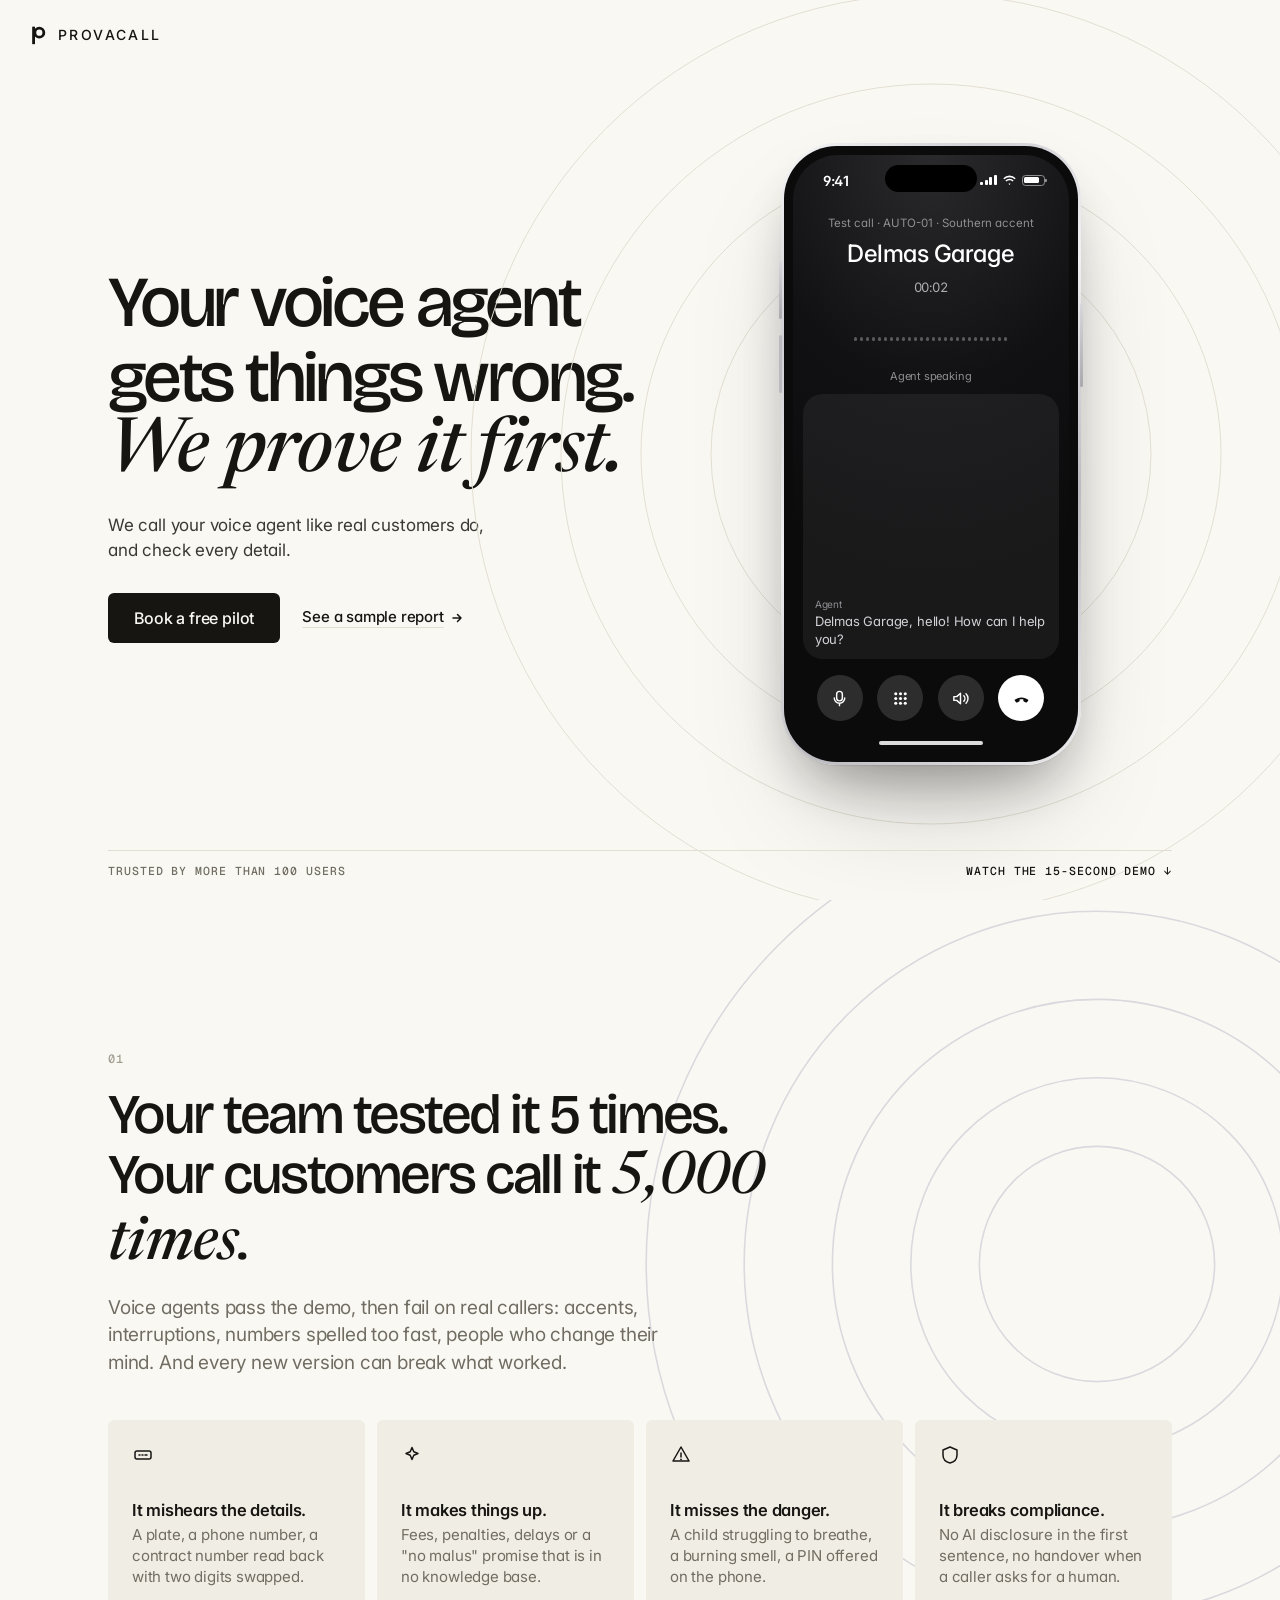
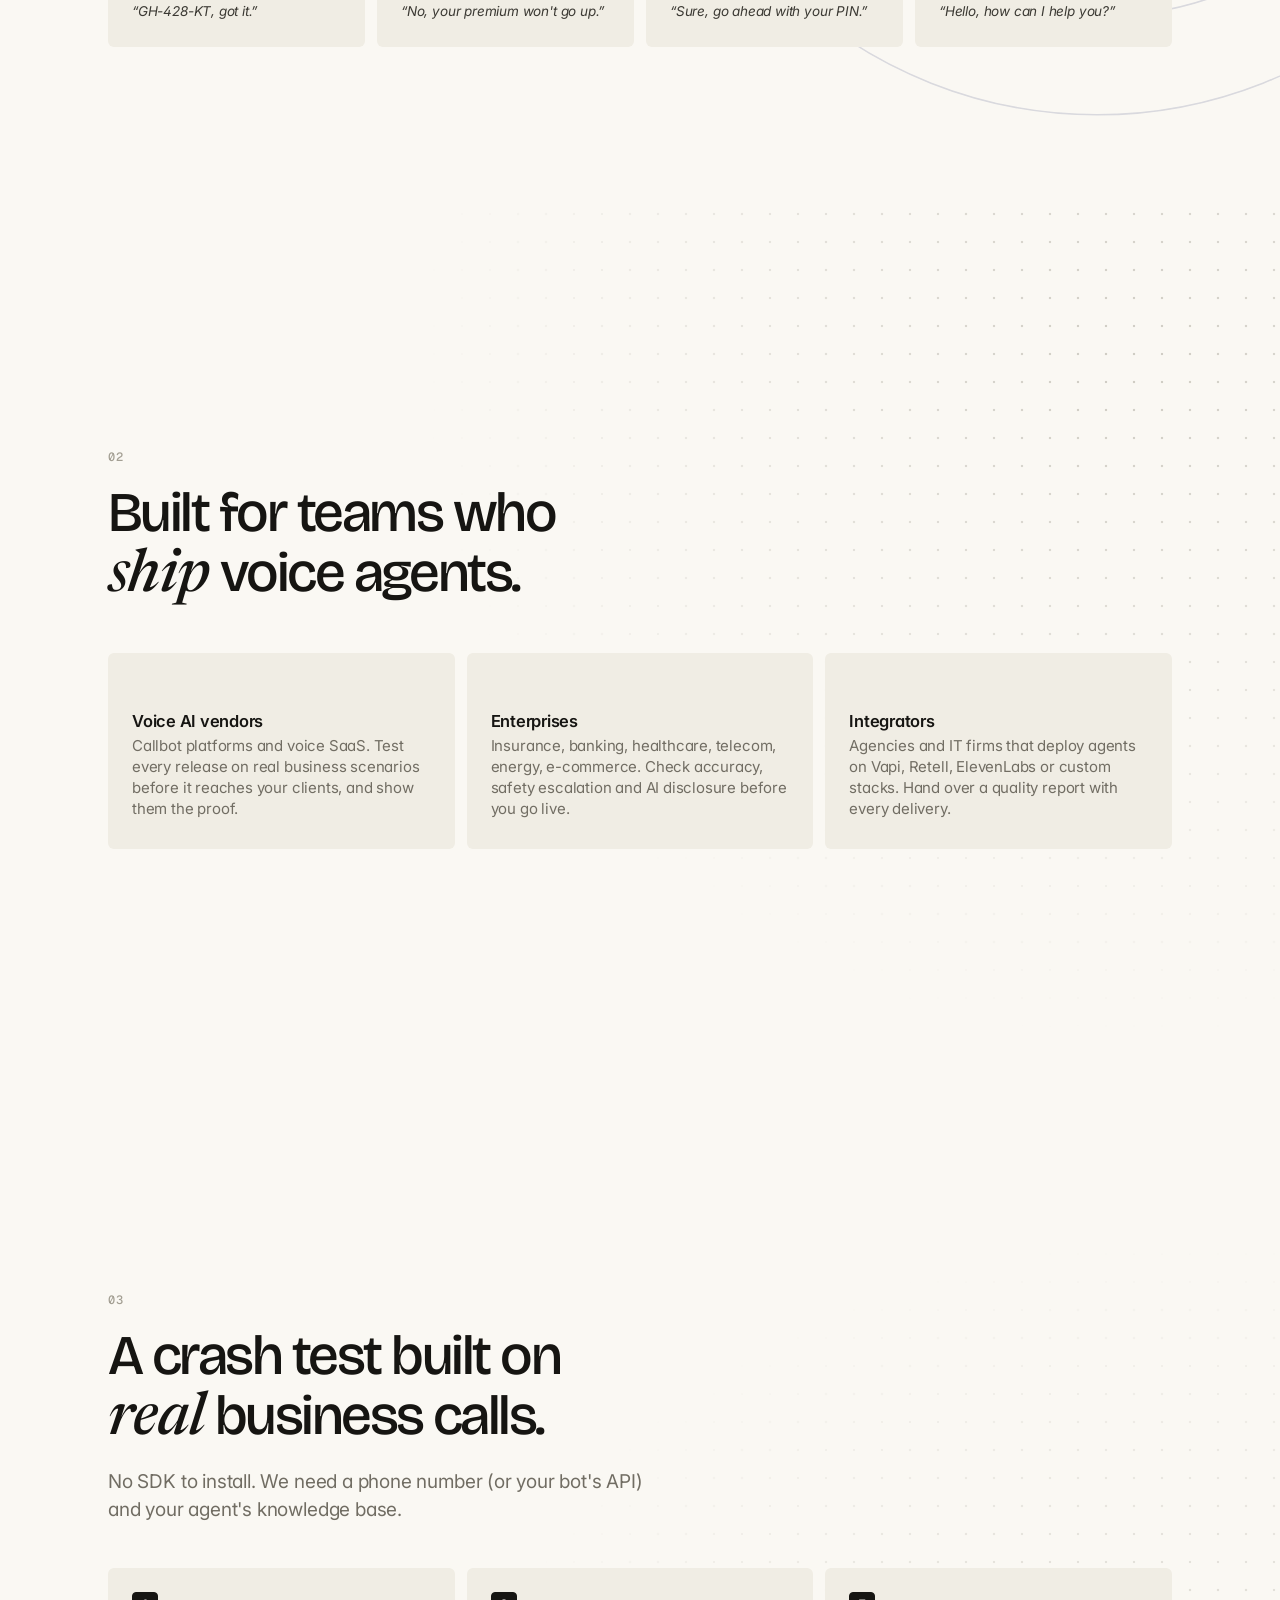
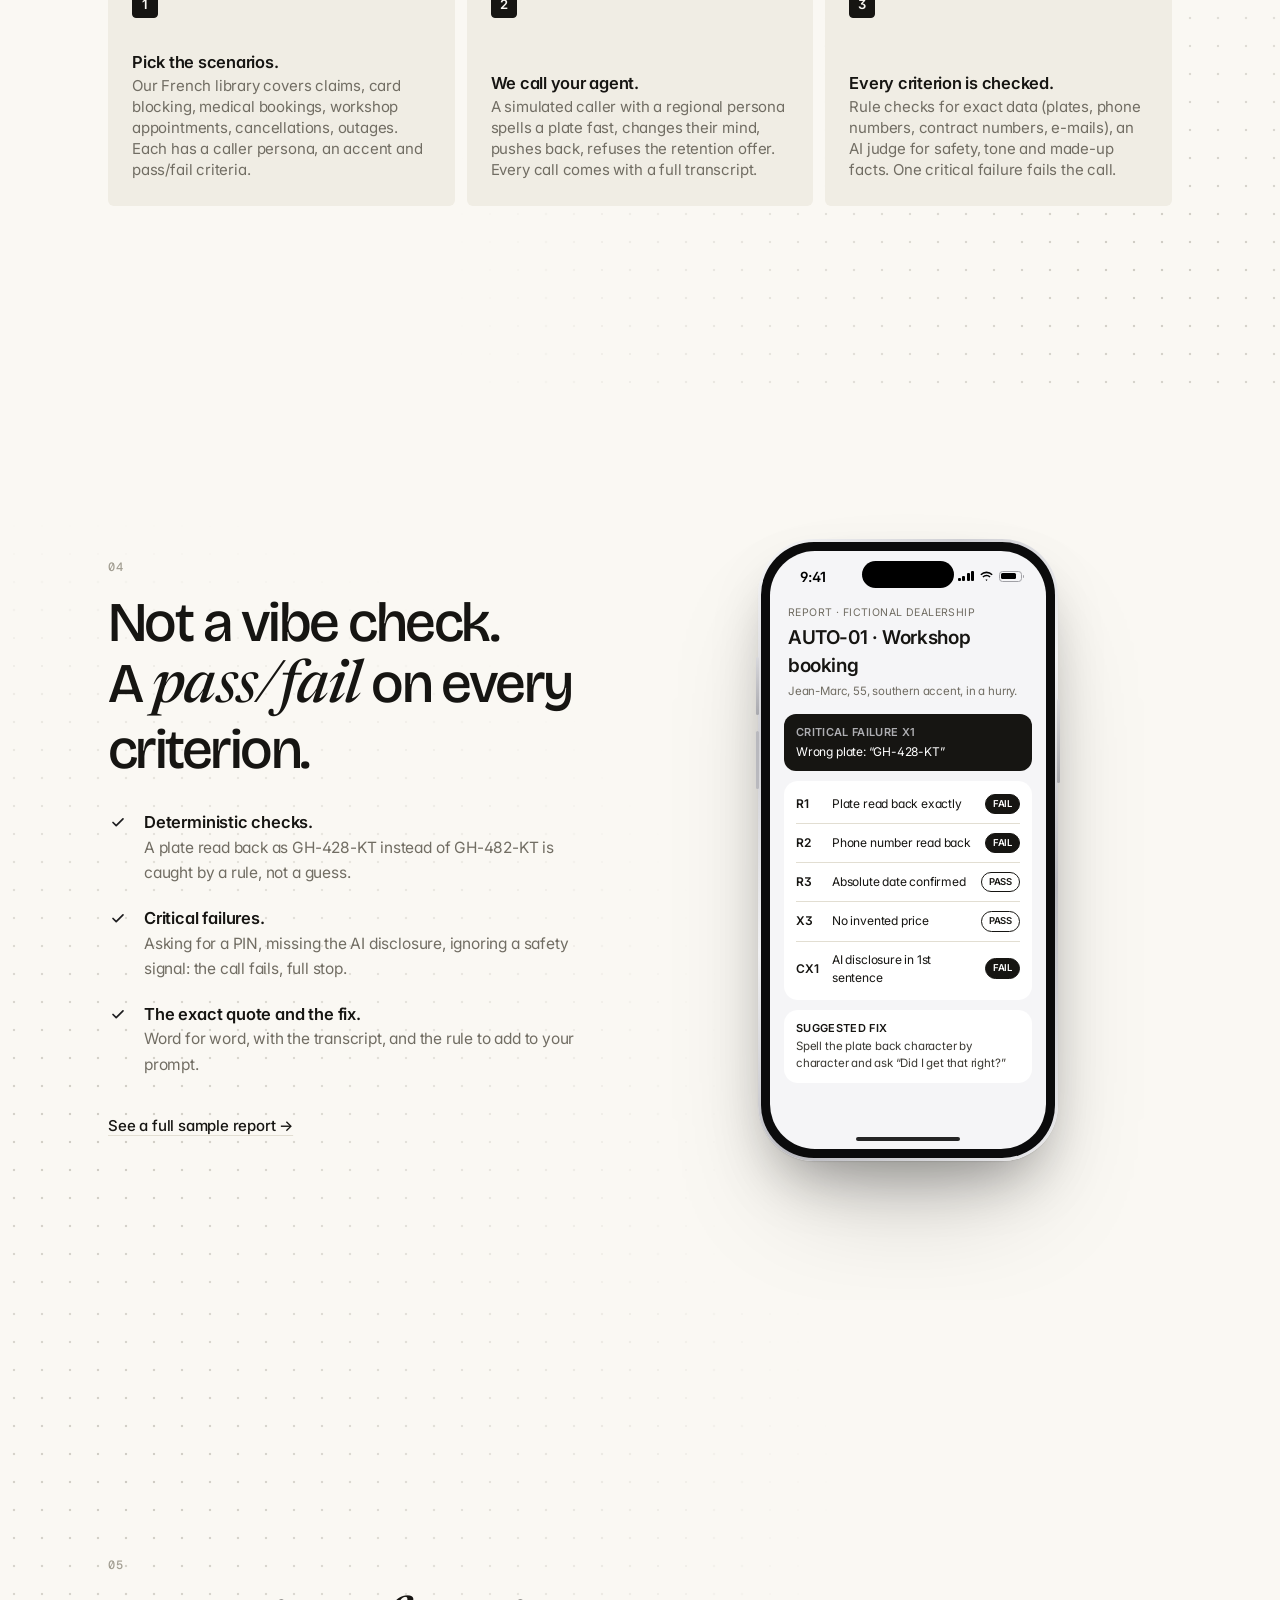
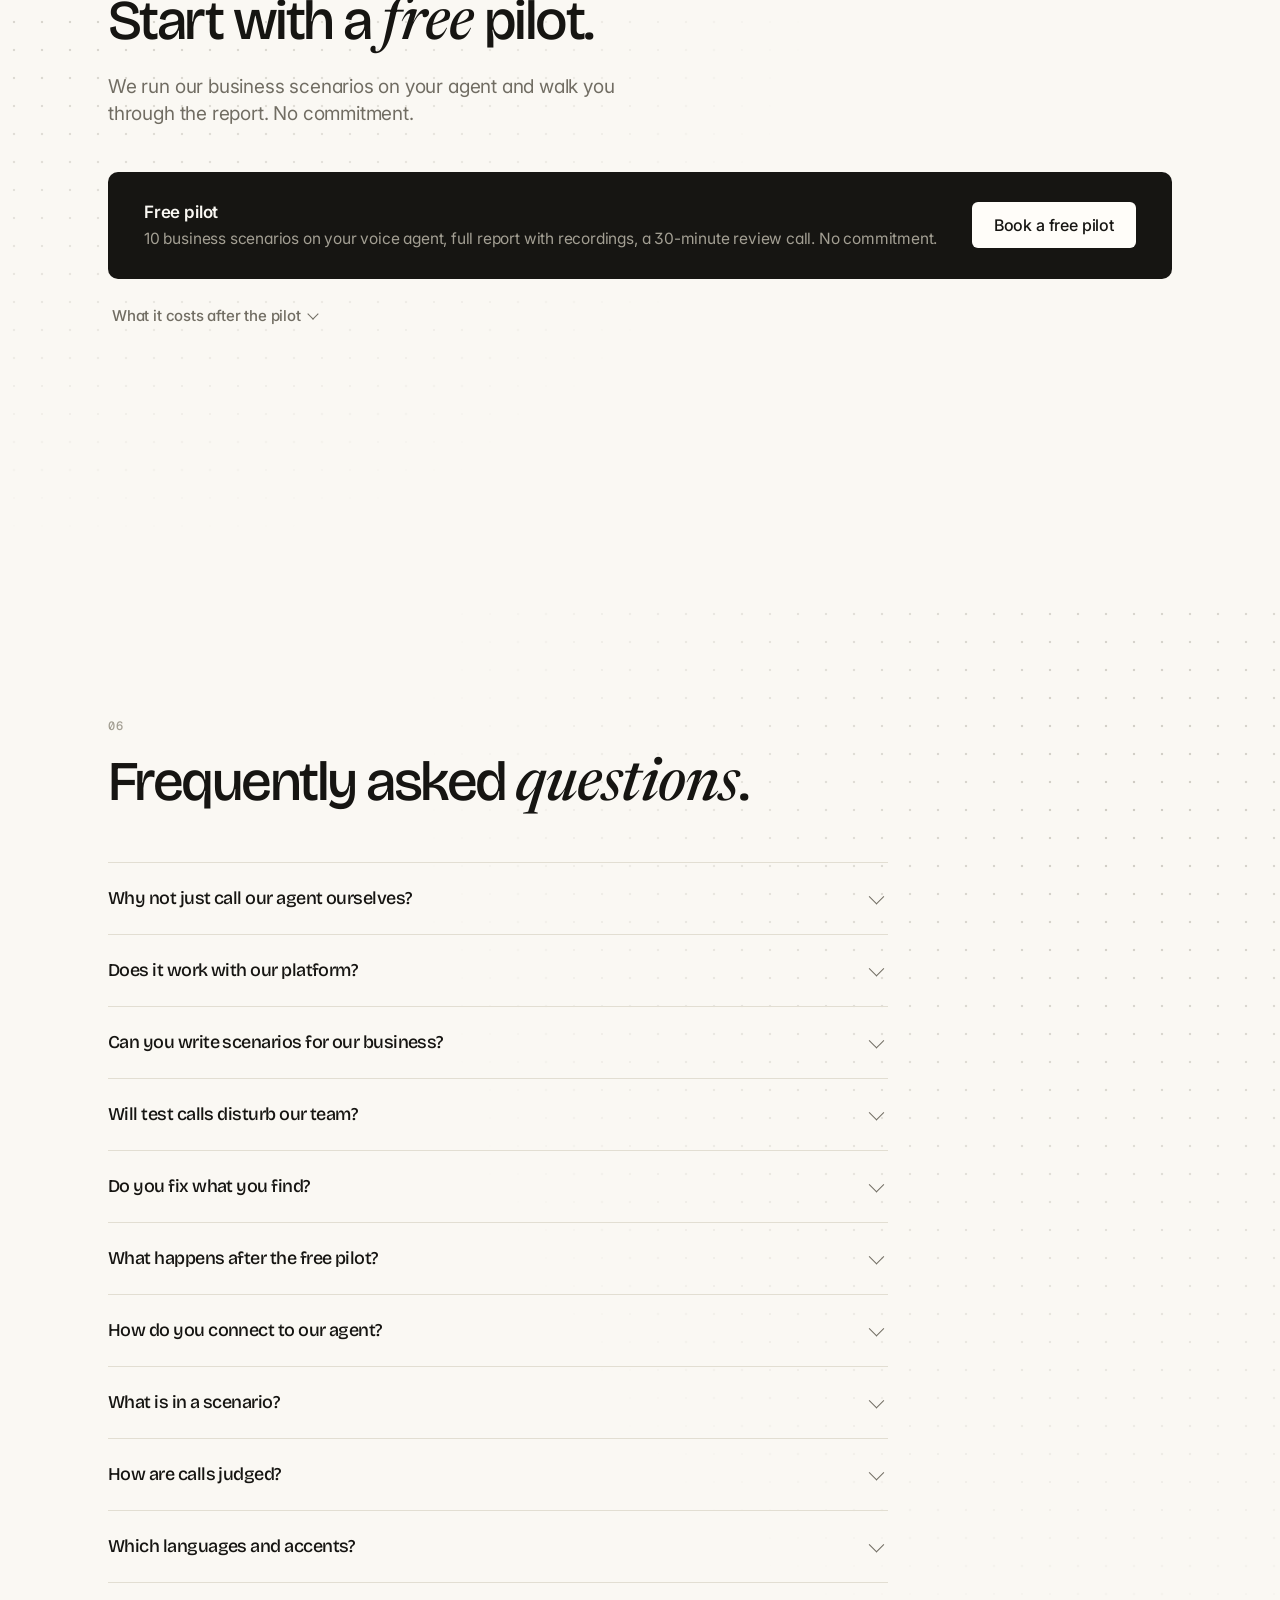
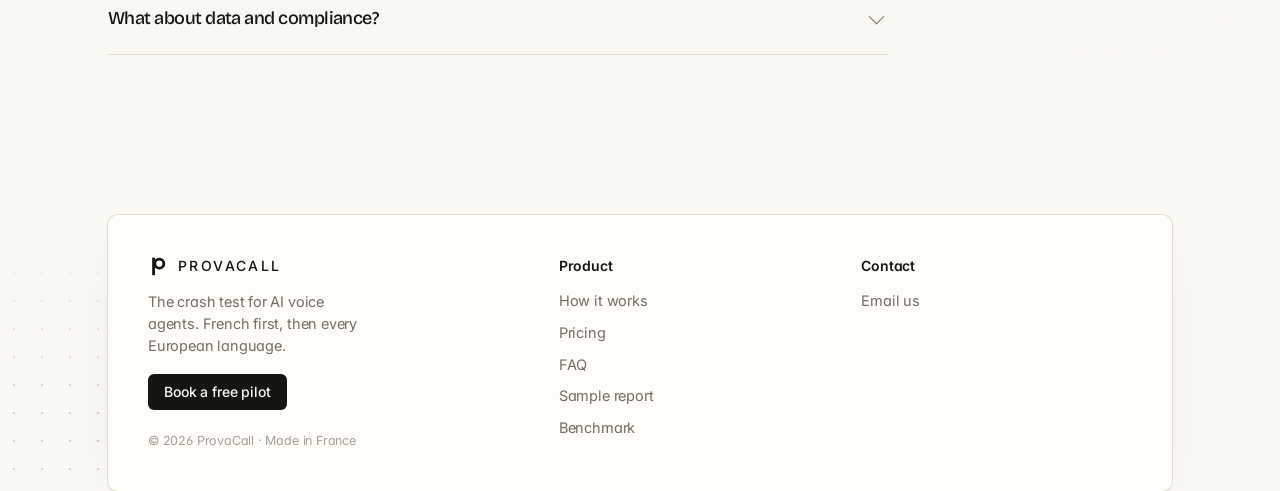
==== commit 4dda537d: "Mobile layout pass Co-Authored-By: Claude Fable 5.2 <noreply@anthropic.com>" ====
--- a/index.html
+++ b/index.html
@@ -22,8 +22,8 @@
 <link rel="preconnect" href="https://fonts.googleapis.com">
 <link rel="preconnect" href="https://fonts.gstatic.com" crossorigin>
 <link href="https://fonts.googleapis.com/css2?family=Geist:wght@500;600&family=Inter:wght@400;500;600&family=Source+Serif+4:ital,opsz,wght@1,8..60,400&display=swap" rel="stylesheet">
-<link rel="stylesheet" href="style.css">
-<script src="fx.js"></script>
+<link rel="stylesheet" href="style.css?v=4">
+<script src="fx.js?v=4"></script>
 <script type="application/ld+json">{"@context": "https://schema.org", "@type": "FAQPage", "mainEntity": [{"@type": "Question", "name": "Why not just call our agent ourselves?", "acceptedAnswer": {"@type": "Answer", "text": "You can, and you should. But a few calls by your team only cover the cases you think of, in your own voice. We run the same business scenarios every time, with different accents, speech rates and moods, and check every criterion line by line. Re-run them after each change and you see exactly what got better or worse."}}, {"@type": "Question", "name": "Does it work with our platform?", "acceptedAnswer": {"@type": "Answer", "text": "If your agent has a phone number, yes: Vapi, Retell, Bland, Synthflow, your own stack, it makes no difference to us. If it also has an HTTP API, we can run the scenarios in text mode first."}}, {"@type": "Question", "name": "Can you write scenarios for our business?", "acceptedAnswer": {"@type": "Answer", "text": "Yes. We start from our library (insurance, banking, healthcare, automotive, bookings, e-commerce…) and adapt it to your knowledge base: your products, your rules, and above all what your agent must never say or promise."}}, {"@type": "Question", "name": "Will test calls disturb our team?", "acceptedAnswer": {"@type": "Answer", "text": "No. We call during the time slots you choose, from a number we give you, so you can tag it and leave it out of your stats."}}, {"@type": "Question", "name": "Do you fix what you find?", "acceptedAnswer": {"@type": "Answer", "text": "Every failure comes with the exact quote and a suggested fix, usually a change to your prompt or your knowledge base. We then re-run the same scenarios to check the fix actually works and broke nothing else."}}, {"@type": "Question", "name": "What happens after the free pilot?", "acceptedAnswer": {"@type": "Answer", "text": "You keep the report. If it was useful, pick a plan to test every release; if not, you owe us nothing."}}, {"@type": "Question", "name": "How do you connect to our agent?", "acceptedAnswer": {"@type": "Answer", "text": "By phone: we call the number of your agent like a real customer would, from our own line. If your agent has an HTTP API, we can also run scenarios in text mode, faster and cheaper, before the phone tests."}}, {"@type": "Question", "name": "What is in a scenario?", "acceptedAnswer": {"@type": "Answer", "text": "A caller persona (age, regional accent, speech rate, mood, background), the information they give (plate, contract number, address…), scripted behaviours (corrects a number, refuses a retention offer, mentions a burning smell) and pass/fail criteria, including critical failures."}}, {"@type": "Question", "name": "How are calls judged?", "acceptedAnswer": {"@type": "Answer", "text": "Exact data is checked by deterministic rules: was the plate or phone number read back exactly? Safety, tone, escalation and made-up facts are judged by an AI evaluator against your knowledge base. Every verdict comes with the quote that justifies it."}}, {"@type": "Question", "name": "Which languages and accents?", "acceptedAnswer": {"@type": "Answer", "text": "French first, with regional personas (South, North, Alsace, Belgium, Switzerland, Québec, West Africa). We also run calls in German, Spanish, Italian and English."}}, {"@type": "Question", "name": "What about data and compliance?", "acceptedAnswer": {"@type": "Answer", "text": "Test calls use fictional callers and fictional data only. Recordings are deleted on request. We check the AI disclosure required by the EU AI Act in every call. EU hosting and a DPA are on our roadmap for the Enterprise plan."}}]}</script>
 <style>
 /* =============================== HERO =============================== */
@@ -298,7 +298,7 @@
 }
 </style>
 <link href="https://fonts.googleapis.com/css2?family=Bricolage+Grotesque:opsz,wght@12..96,500;12..96,600&family=Figtree:wght@400;500&family=Geist+Mono:wght@500&family=Hanken+Grotesk:wght@500;600&family=Inter+Tight:wght@500;600&family=Newsreader:ital,opsz,wght@0,6..72,300;0,6..72,400;1,6..72,300;1,6..72,400;1,6..72,500&display=swap" rel="stylesheet">
-<link rel="stylesheet" href="system.css">
+<link rel="stylesheet" href="system.css?v=4">
 </head>
 <body>
 <main>
@@ -786,6 +786,15 @@
   if (reduce.addEventListener) reduce.addEventListener("change", function () { if (!reduce.matches) loop(); });
 })();
 </script>
-<script src="pilot.js"></script>
+<a class="btn btn-dark mcta" data-action="pilot" href="#tarifs">Book a free pilot</a>
+<script>
+/* mobile : le bouton principal reste à portée de pouce une fois le hero passé, et s'efface devant le pied de page */
+(function(){var b=document.querySelector(".mcta"),c=document.querySelector(".hero .ctas"),f=document.querySelector(".footer");
+if(!b||!c||!("IntersectionObserver" in window))return;var past=false,end=false;
+function up(){b.classList.toggle("show",past&&!end)}
+new IntersectionObserver(function(e){past=!e[0].isIntersecting&&e[0].boundingClientRect.top<0;up()}).observe(c);
+if(f)new IntersectionObserver(function(e){end=e[0].isIntersecting;up()}).observe(f);})();
+</script>
+<script src="pilot.js?v=4"></script>
 </body>
 </html>
--- a/system.css
+++ b/system.css
@@ -169,3 +169,59 @@
 .deco-dots::before{background-image:radial-gradient(circle,var(--faint) 1.25px,transparent 1.6px);opacity:.5}
 .deco-dots.b::before{-webkit-mask-image:radial-gradient(55% 70% at 90% 85%,#000,transparent);mask-image:radial-gradient(55% 70% at 90% 85%,#000,transparent)}
 .deco-dots.bl::before{-webkit-mask-image:radial-gradient(50% 70% at 8% 82%,#000,transparent);mask-image:radial-gradient(50% 70% at 8% 82%,#000,transparent)}
+
+/* ───────────── mobile ─────────────
+   Une colonne, des cartes empilées (plus de carrousel coupé), un téléphone à l'échelle de l'écran,
+   moins de vide entre les sections, et le bouton principal toujours à portée de pouce. */
+.mcta{display:none}
+@media (max-width:700px){
+  .section{padding:68px 0}
+  h2{font-size:clamp(30px,8.6vw,38px);line-height:1.1}
+  .section h2::before,.demo h2::before{margin-bottom:14px}
+  .head{margin-bottom:28px}
+  .lead{font-size:16.5px}
+
+  .hero{padding:80px 0 8px}
+  .pitch h1{font-size:clamp(38px,11.4vw,50px);line-height:1.07;margin-bottom:16px}
+  .pitch .lead{max-width:none;margin-bottom:24px}
+  .ctas{gap:6px}
+  .ctas .btn{width:100%;height:56px;font-size:17px}
+  .ctas .link{width:100%;justify-content:center;height:48px}
+  .stage{min-height:0;padding:28px 0 32px}
+  .rings{width:620px;height:620px}
+  .iphone{zoom:.84;transform:none}
+  .hero-foot{margin-top:4px}
+  .hero-foot>div{justify-content:center}
+
+  .demo{padding:36px 0 28px}
+  .demo .head{text-align:left;margin-bottom:22px}
+  .demo .head .lead{margin-left:0}
+  .frame{border-radius:10px}
+  .vctl{right:8px;top:8px;gap:6px}
+  .snd{height:34px}
+  #demo-sound{width:34px;padding:0;gap:0;justify-content:center;font-size:0}
+
+  .deco-rings::before{display:none}
+  .deco-dots::before{opacity:.28}
+
+  .cards,.cards.three{grid-auto-flow:row;grid-auto-columns:auto;grid-template-columns:1fr;gap:10px;overflow:visible;margin:0;padding:0;scroll-snap-type:none}
+  .card{min-height:0;padding:20px 20px 22px}
+  .card .ic,.card .n{margin-bottom:16px}
+  .card h3{margin-top:0}
+  .card:hover{transform:none}
+
+  .report{gap:28px}
+  .points{margin:22px 0 24px;gap:16px}
+  .report .iphone{zoom:.9}
+
+  .band{padding:22px 20px}
+  .band .btn{width:100%;height:52px}
+  .faq summary{font-size:17px;padding:18px 36px 18px 0}
+  .footer{padding-bottom:84px}
+
+  .mcta{display:flex;position:fixed;left:14px;right:14px;bottom:calc(12px + env(safe-area-inset-bottom));z-index:40;height:54px;font-size:16.5px;
+    box-shadow:0 14px 34px -12px rgba(0,0,0,.5);transform:translateY(90px);opacity:0;pointer-events:none;transition:transform .35s cubic-bezier(.2,.8,.2,1),opacity .25s}
+  .mcta.show{transform:none;opacity:1;pointer-events:auto}
+  .pf-lock .mcta{display:none}
+  .pc-themes{bottom:auto;top:8px}
+}
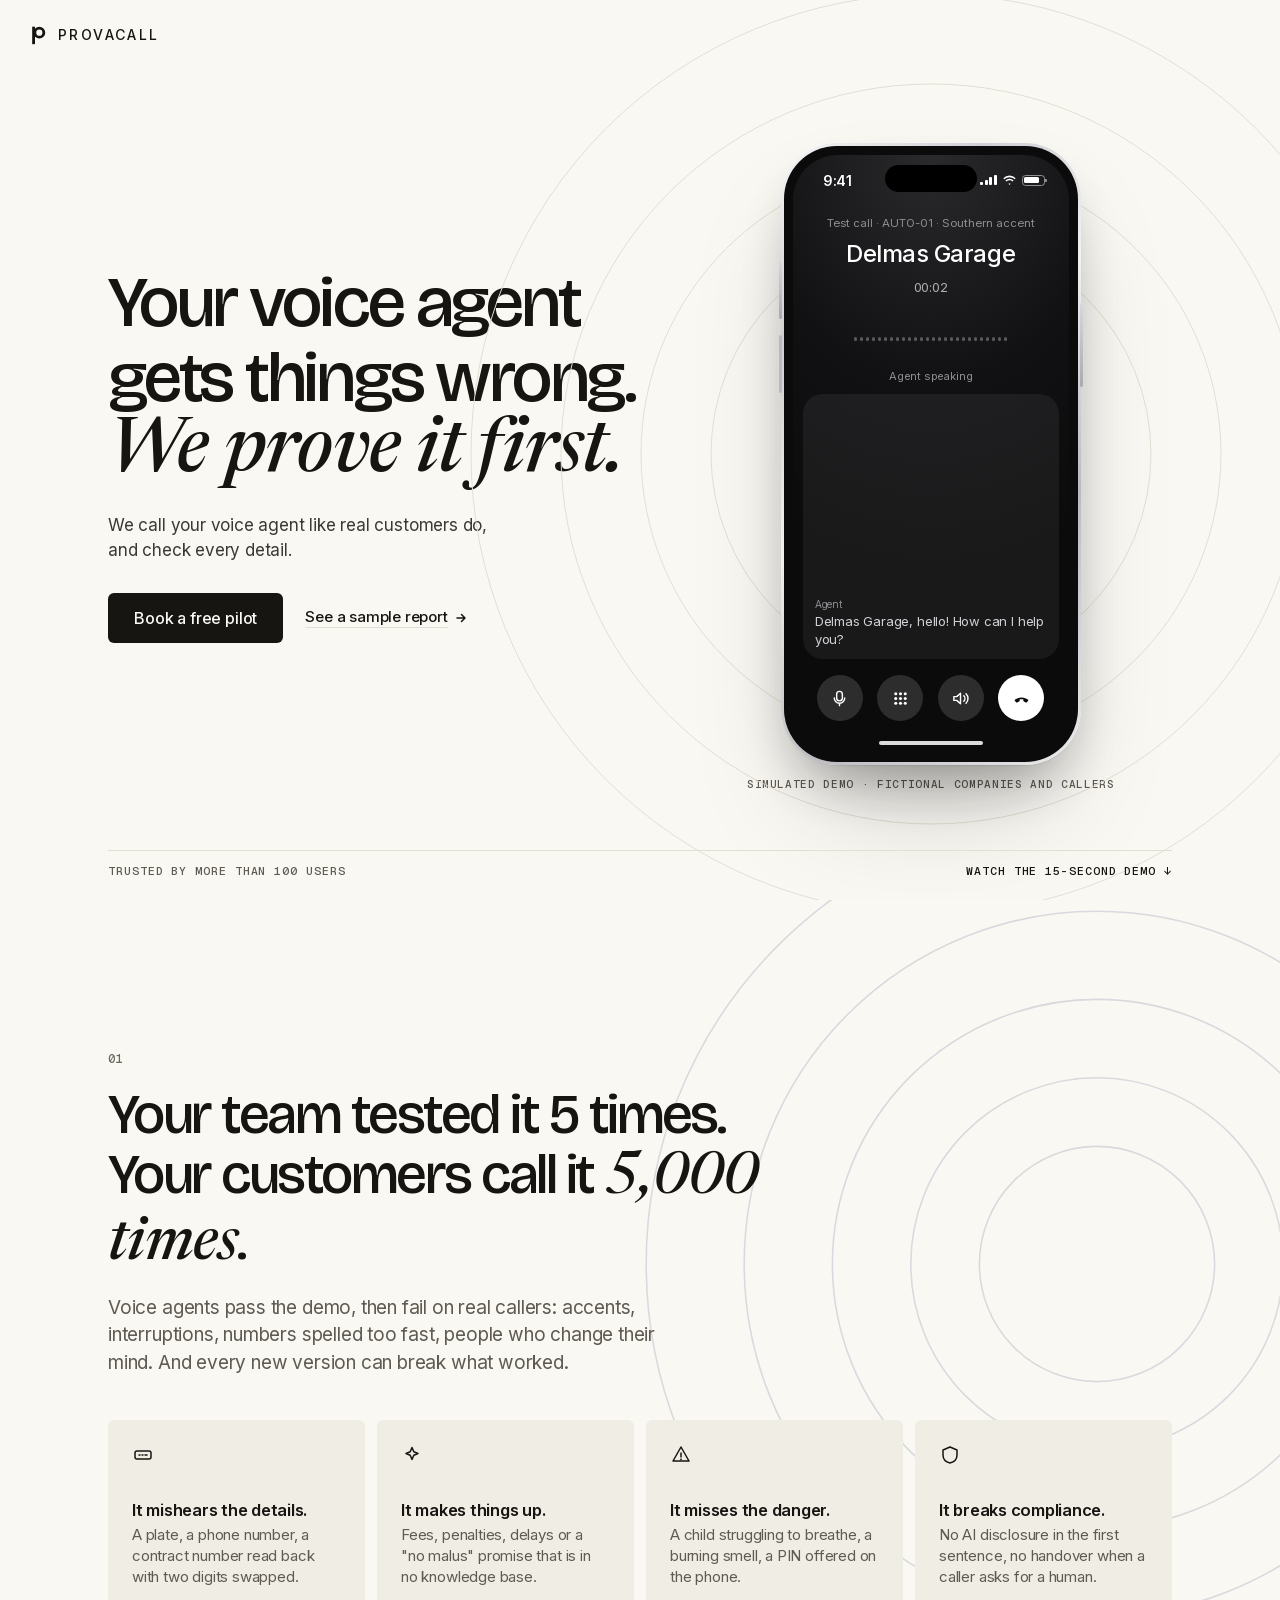
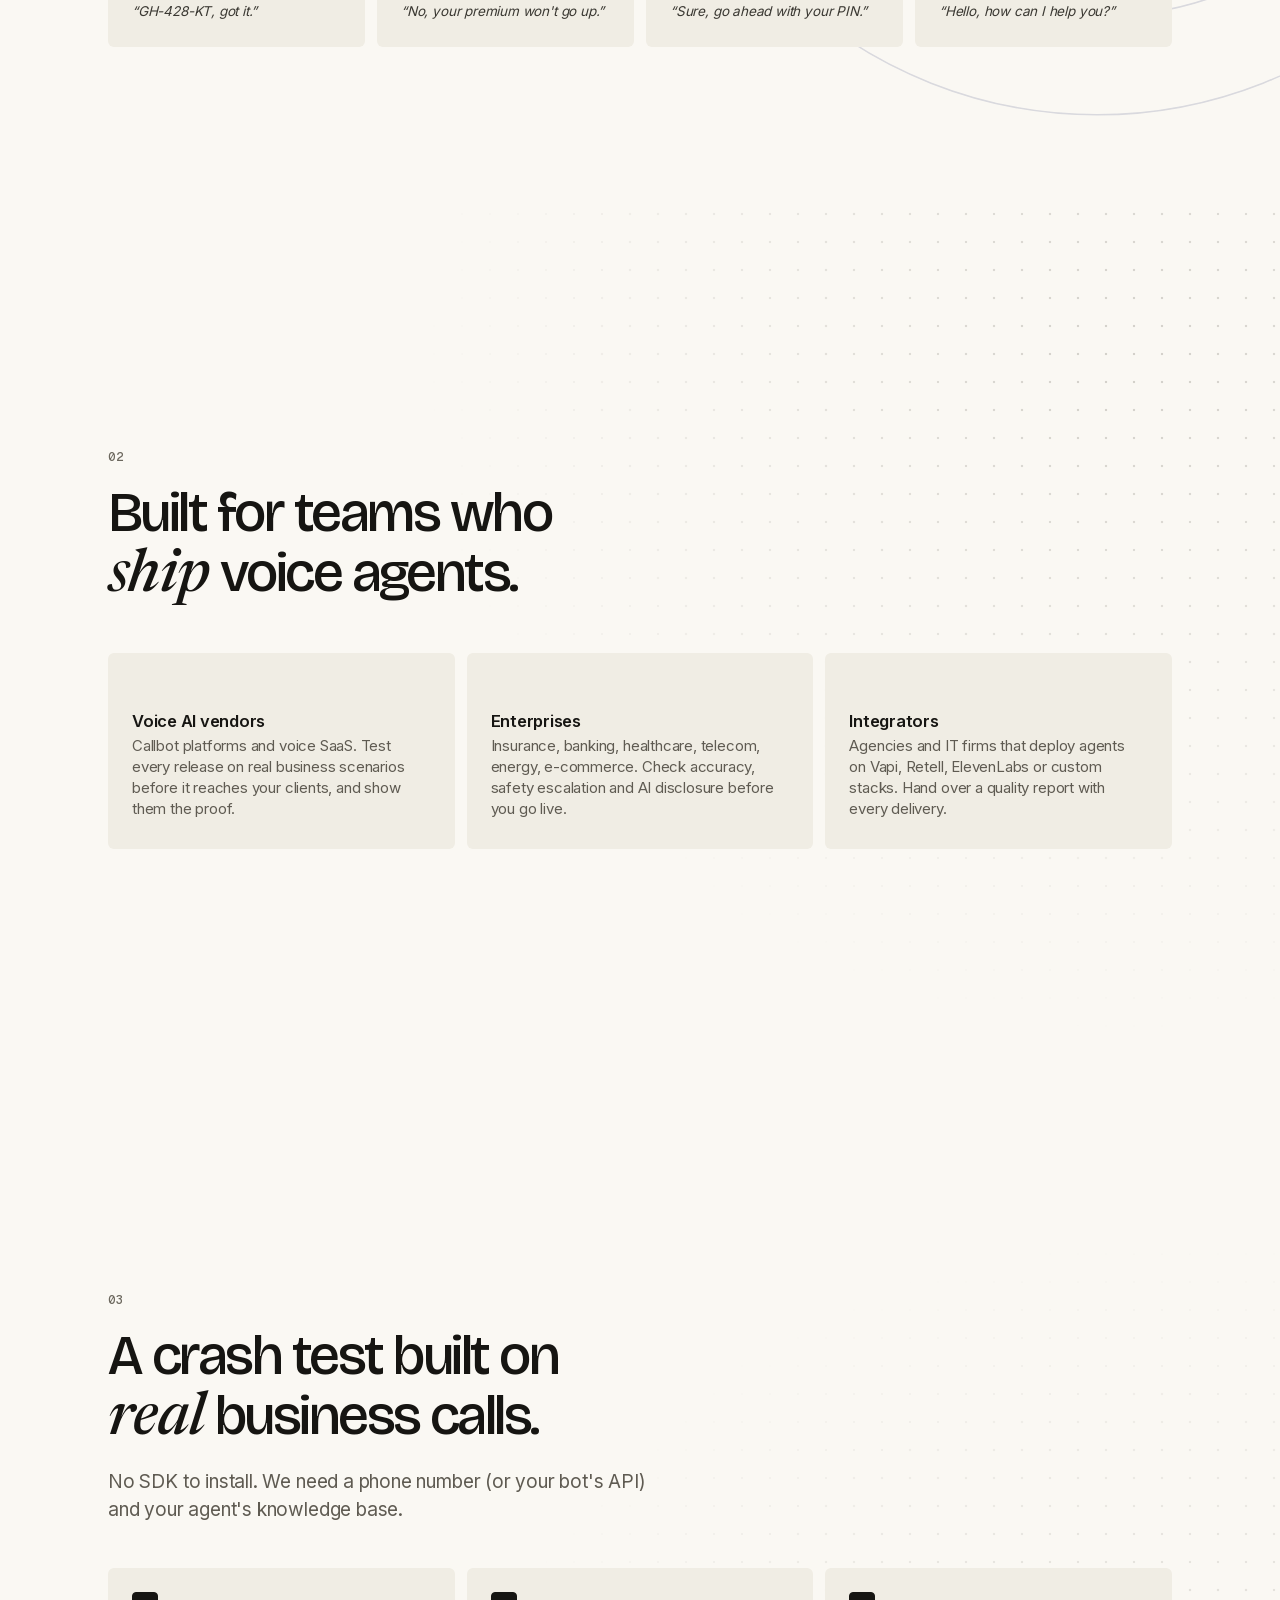
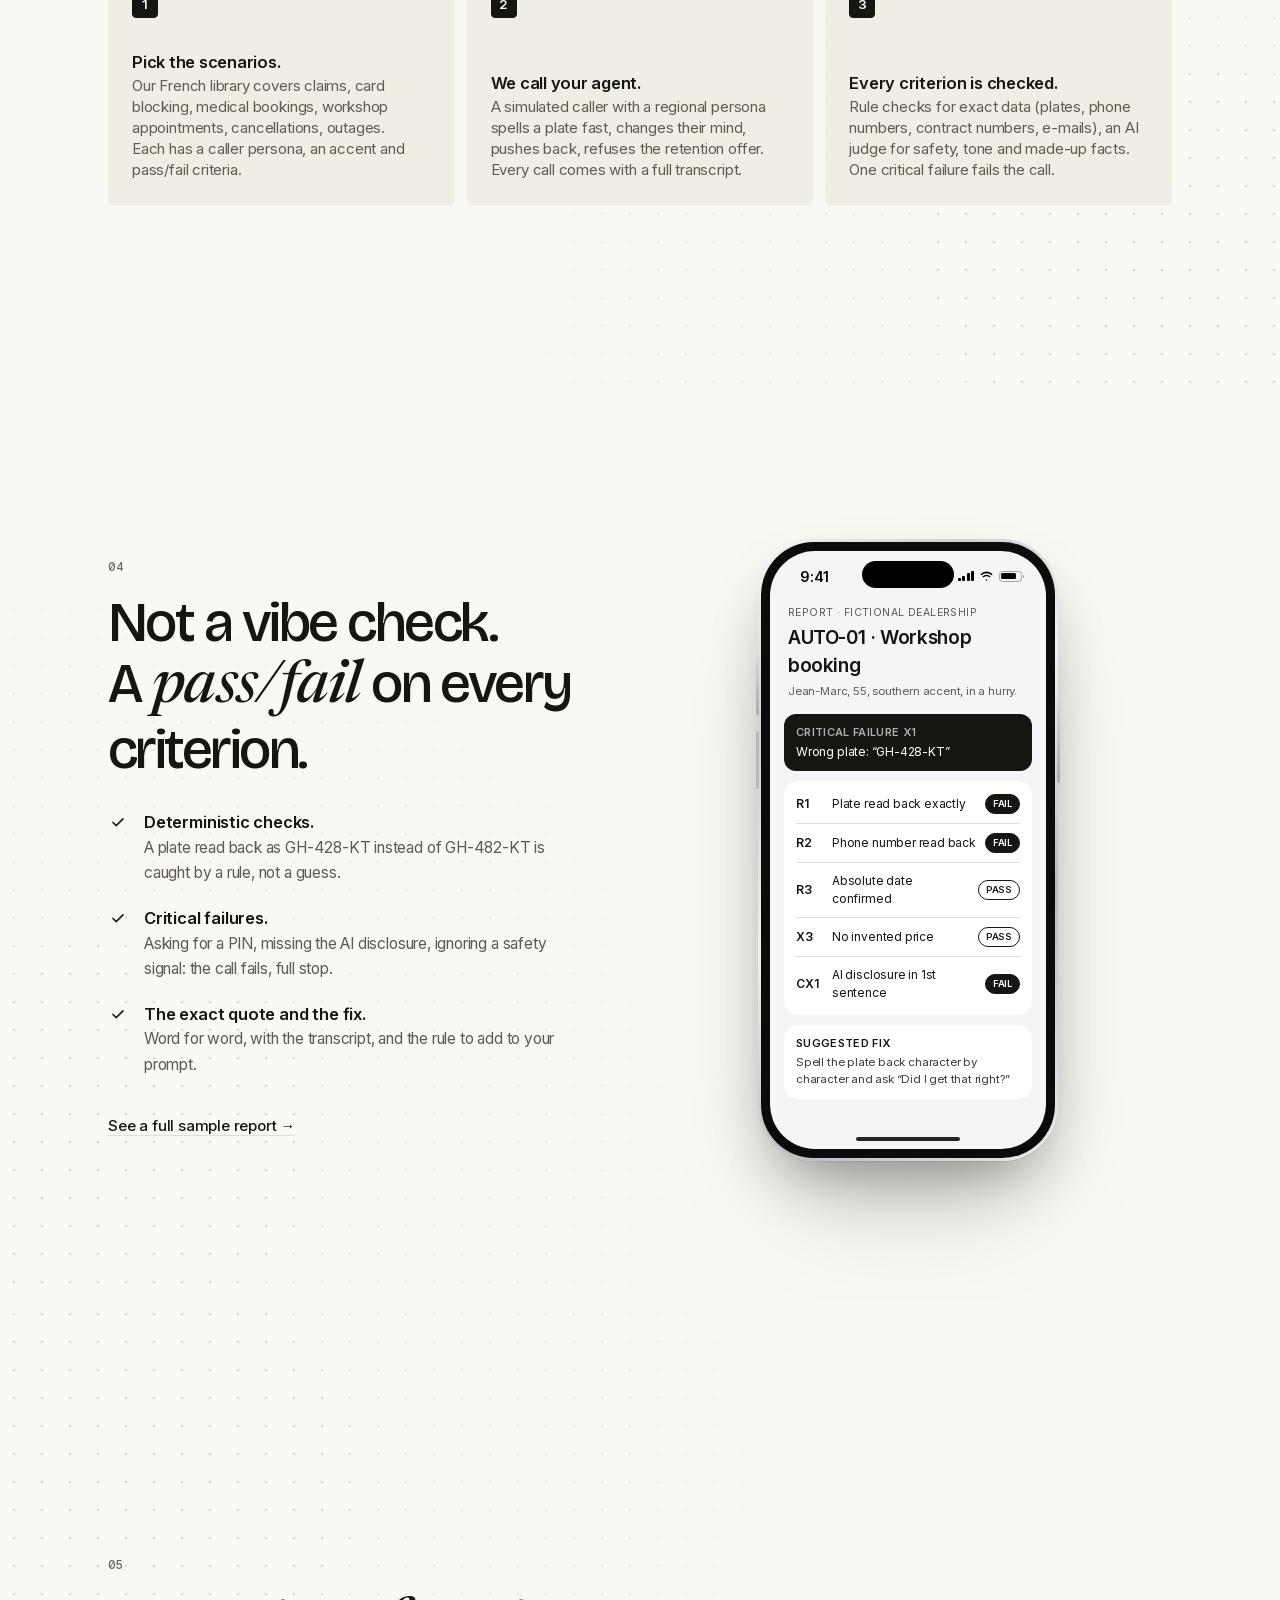
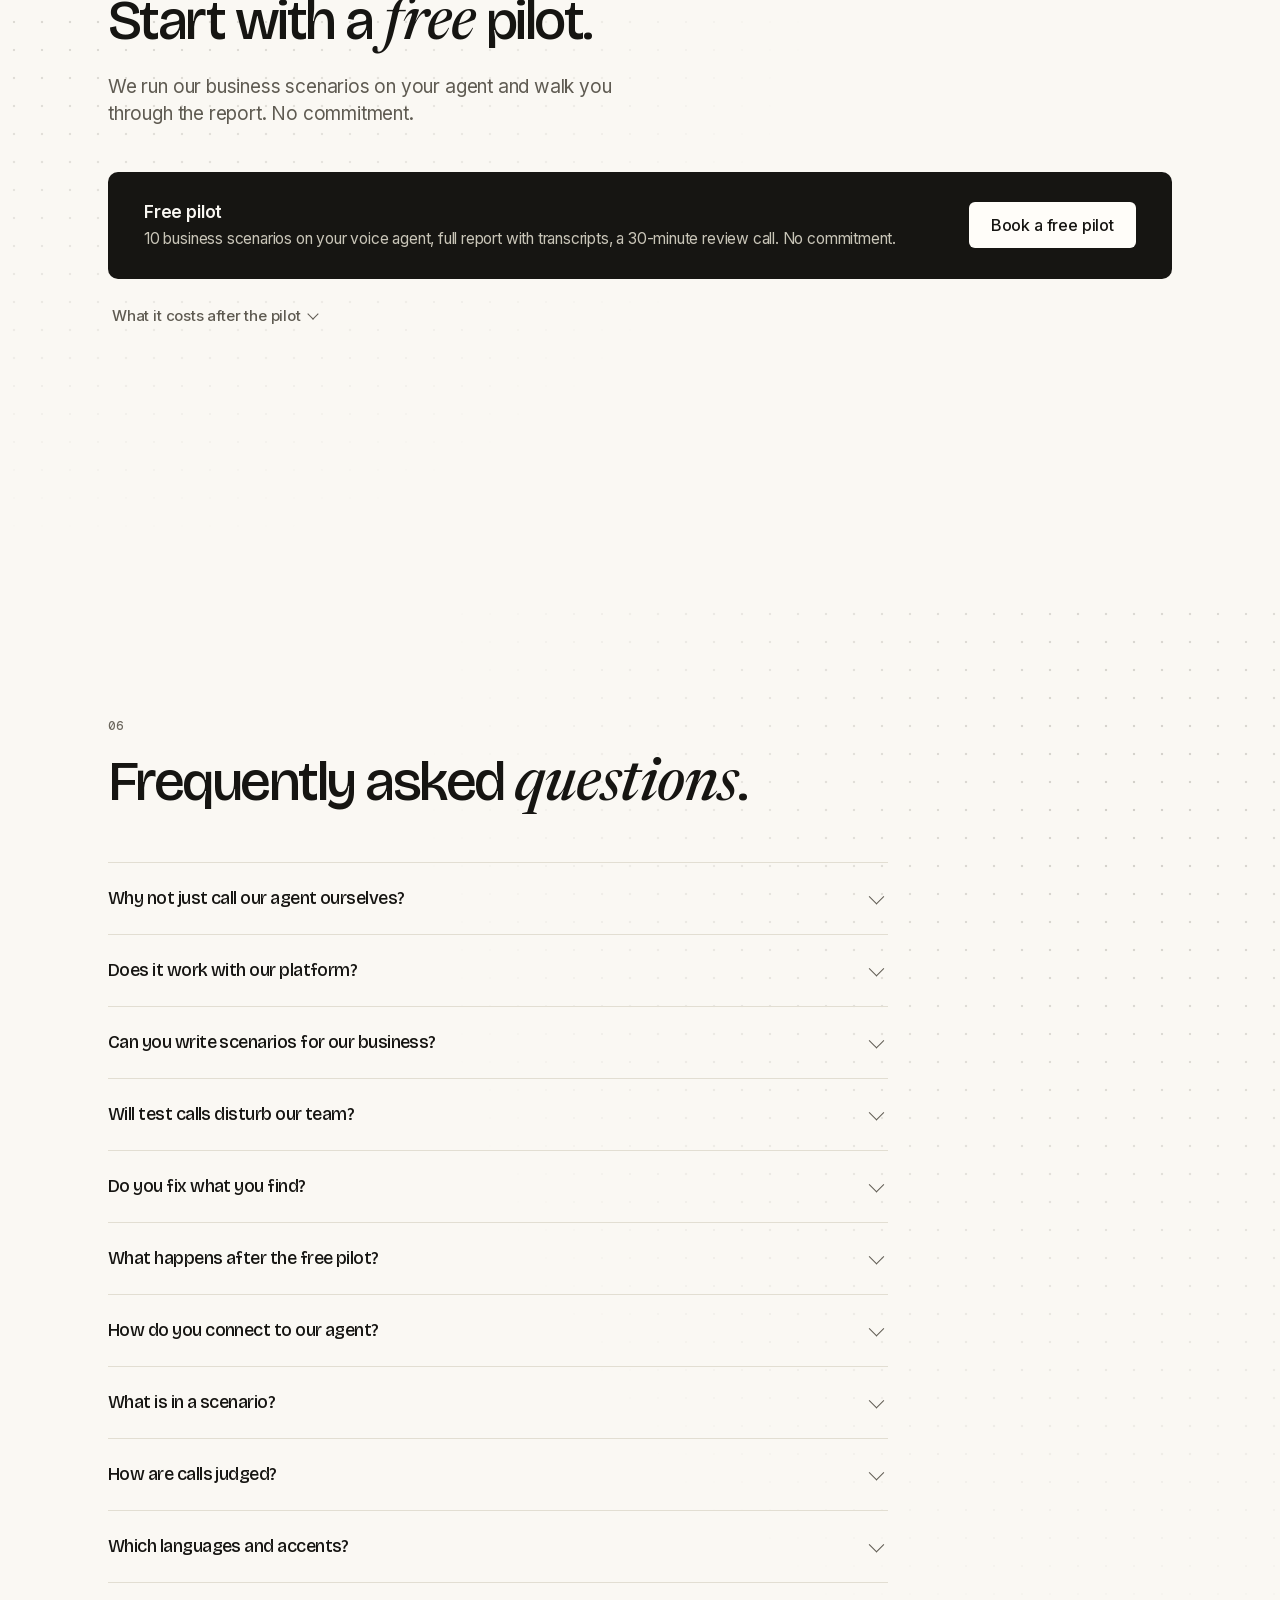
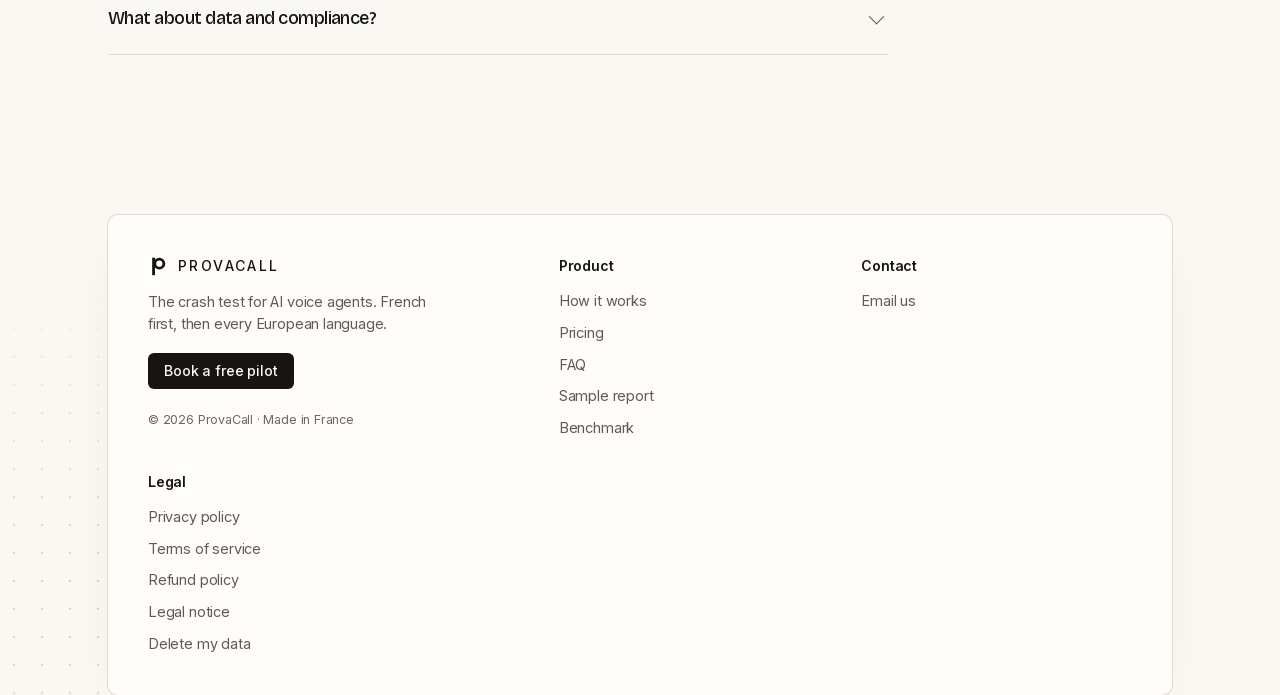
==== commit a33e5579: "Compliance and security pass: legal pages, self-hosted fonts, CSP, accessibility Co-Authored-By: Cla" ====
--- a/index.html
+++ b/index.html
@@ -3,28 +3,31 @@
 <head>
 <meta charset="utf-8">
 <meta name="viewport" content="width=device-width,initial-scale=1,viewport-fit=cover">
+<meta http-equiv="Content-Security-Policy" content="default-src 'self'; script-src 'self' 'unsafe-inline'; style-src 'self' 'unsafe-inline'; img-src 'self' data:; font-src 'self'; media-src 'self'; connect-src 'self' https://formsubmit.co; base-uri 'self'; form-action 'self'; object-src 'none'">
+<meta name="referrer" content="strict-origin-when-cross-origin">
 <script>
   /* ====== CONFIGURATION — à remplir avant la mise en ligne (voir site/README.md) ====== */
   window.VOCALQA = {
     stripeLink: "",                       // Stripe Payment Link de l'audit à 249 € (vide = le bouton ouvre un email)
-    contactEmail: "contact@example.com",  // À REMPLACER par ton email de contact
+    contactEmail: "hicham.wsabouni@gmail.com",  // email de contact (visible dans le code de la page)
     bookingLink: "",                      // Lien Calendly (vide = les boutons de contact ouvrent un email)
-    leadEndpoint: ""                      // URL qui reçoit les demandes de pilote (ex. Formspree). Vide = email pré-rempli
+    leadEndpoint: "https://formsubmit.co/ajax/hicham.wsabouni@gmail.com"  // FormSubmit : transmet chaque demande de pilote par email. Passer à l'alias secret une fois activé.
   };
   if ("IntersectionObserver" in window) document.documentElement.classList.add("js");
 </script>
 <title>ProvaCall · The crash test for AI voice agents</title>
 <meta name="description" content="ProvaCall stress-tests AI voice agents with realistic callers on real business scenarios (insurance, banking, healthcare, automotive…) and checks every criterion: exact data, safety escalation, AI disclosure. Free pilot.">
+<link rel="canonical" href="https://provacall.com/">
+<meta property="og:url" content="https://provacall.com/">
+<meta property="og:type" content="website">
 <meta property="og:title" content="ProvaCall · Your voice agent gets things wrong.">
 <meta property="og:description" content="Realistic test calls on business scenarios, rule checks and an AI judge on every criterion. Start with a free pilot.">
 <meta name="theme-color" content="#ffffff">
 <link rel="icon" href="data:image/svg+xml,%3Csvg xmlns='http://www.w3.org/2000/svg' viewBox='0 0 32 32'%3E%3Crect width='32' height='32' rx='8' fill='%231d1d1f'/%3E%3Crect x='10' y='7' width='3' height='19' fill='%23fff'/%3E%3Ccircle cx='17.2' cy='13.4' r='5' fill='none' stroke='%23fff' stroke-width='3'/%3E%3C/svg%3E">
-<link rel="preconnect" href="https://fonts.googleapis.com">
-<link rel="preconnect" href="https://fonts.gstatic.com" crossorigin>
-<link href="https://fonts.googleapis.com/css2?family=Geist:wght@500;600&family=Inter:wght@400;500;600&family=Source+Serif+4:ital,opsz,wght@1,8..60,400&display=swap" rel="stylesheet">
-<link rel="stylesheet" href="style.css?v=4">
-<script src="fx.js?v=4"></script>
-<script type="application/ld+json">{"@context": "https://schema.org", "@type": "FAQPage", "mainEntity": [{"@type": "Question", "name": "Why not just call our agent ourselves?", "acceptedAnswer": {"@type": "Answer", "text": "You can, and you should. But a few calls by your team only cover the cases you think of, in your own voice. We run the same business scenarios every time, with different accents, speech rates and moods, and check every criterion line by line. Re-run them after each change and you see exactly what got better or worse."}}, {"@type": "Question", "name": "Does it work with our platform?", "acceptedAnswer": {"@type": "Answer", "text": "If your agent has a phone number, yes: Vapi, Retell, Bland, Synthflow, your own stack, it makes no difference to us. If it also has an HTTP API, we can run the scenarios in text mode first."}}, {"@type": "Question", "name": "Can you write scenarios for our business?", "acceptedAnswer": {"@type": "Answer", "text": "Yes. We start from our library (insurance, banking, healthcare, automotive, bookings, e-commerce…) and adapt it to your knowledge base: your products, your rules, and above all what your agent must never say or promise."}}, {"@type": "Question", "name": "Will test calls disturb our team?", "acceptedAnswer": {"@type": "Answer", "text": "No. We call during the time slots you choose, from a number we give you, so you can tag it and leave it out of your stats."}}, {"@type": "Question", "name": "Do you fix what you find?", "acceptedAnswer": {"@type": "Answer", "text": "Every failure comes with the exact quote and a suggested fix, usually a change to your prompt or your knowledge base. We then re-run the same scenarios to check the fix actually works and broke nothing else."}}, {"@type": "Question", "name": "What happens after the free pilot?", "acceptedAnswer": {"@type": "Answer", "text": "You keep the report. If it was useful, pick a plan to test every release; if not, you owe us nothing."}}, {"@type": "Question", "name": "How do you connect to our agent?", "acceptedAnswer": {"@type": "Answer", "text": "By phone: we call the number of your agent like a real customer would, from our own line. If your agent has an HTTP API, we can also run scenarios in text mode, faster and cheaper, before the phone tests."}}, {"@type": "Question", "name": "What is in a scenario?", "acceptedAnswer": {"@type": "Answer", "text": "A caller persona (age, regional accent, speech rate, mood, background), the information they give (plate, contract number, address…), scripted behaviours (corrects a number, refuses a retention offer, mentions a burning smell) and pass/fail criteria, including critical failures."}}, {"@type": "Question", "name": "How are calls judged?", "acceptedAnswer": {"@type": "Answer", "text": "Exact data is checked by deterministic rules: was the plate or phone number read back exactly? Safety, tone, escalation and made-up facts are judged by an AI evaluator against your knowledge base. Every verdict comes with the quote that justifies it."}}, {"@type": "Question", "name": "Which languages and accents?", "acceptedAnswer": {"@type": "Answer", "text": "French first, with regional personas (South, North, Alsace, Belgium, Switzerland, Québec, West Africa). We also run calls in German, Spanish, Italian and English."}}, {"@type": "Question", "name": "What about data and compliance?", "acceptedAnswer": {"@type": "Answer", "text": "Test calls use fictional callers and fictional data only. Recordings are deleted on request. We check the AI disclosure required by the EU AI Act in every call. EU hosting and a DPA are on our roadmap for the Enterprise plan."}}]}</script>
+<link rel="stylesheet" href="fonts.css?v=6">
+<link rel="stylesheet" href="style.css?v=6">
+<script src="fx.js?v=6"></script>
+<script type="application/ld+json">{"@context": "https://schema.org", "@type": "FAQPage", "mainEntity": [{"@type": "Question", "name": "Why not just call our agent ourselves?", "acceptedAnswer": {"@type": "Answer", "text": "You can, and you should. But a few calls by your team only cover the cases you think of, in your own voice. We run the same business scenarios every time, with different accents, speech rates and moods, and check every criterion line by line. Re-run them after each change and you see exactly what got better or worse."}}, {"@type": "Question", "name": "Does it work with our platform?", "acceptedAnswer": {"@type": "Answer", "text": "If your agent can be reached by phone, we can test it, whatever platform it runs on (Vapi, Retell, Bland, Synthflow or your own stack). We confirm it works with your setup during the free pilot. If it also has an HTTP API, we can run the scenarios in text mode first."}}, {"@type": "Question", "name": "Can you write scenarios for our business?", "acceptedAnswer": {"@type": "Answer", "text": "Yes. We start from our library (insurance, banking, healthcare, automotive, bookings, e-commerce…) and adapt it to your knowledge base: your products, your rules, and above all what your agent must never say or promise."}}, {"@type": "Question", "name": "Will test calls disturb our team?", "acceptedAnswer": {"@type": "Answer", "text": "No. We call during the time slots you choose, from a number we give you, so you can tag it and leave it out of your stats."}}, {"@type": "Question", "name": "Do you fix what you find?", "acceptedAnswer": {"@type": "Answer", "text": "Every failure comes with the exact quote and a suggested fix, usually a change to your prompt or your knowledge base. We then re-run the same scenarios to check the fix actually works and broke nothing else."}}, {"@type": "Question", "name": "What happens after the free pilot?", "acceptedAnswer": {"@type": "Answer", "text": "You keep the report. If it was useful, pick a plan to test every release; if not, you owe us nothing."}}, {"@type": "Question", "name": "How do you connect to our agent?", "acceptedAnswer": {"@type": "Answer", "text": "By phone: we call the number of your agent like a real customer would, from our own line. If your agent has an HTTP API, we can also run scenarios in text mode, faster and cheaper, before the phone tests."}}, {"@type": "Question", "name": "What is in a scenario?", "acceptedAnswer": {"@type": "Answer", "text": "A caller persona (age, regional accent, speech rate, mood, background), the information they give (plate, contract number, address…), scripted behaviours (corrects a number, refuses a retention offer, mentions a burning smell) and pass/fail criteria, including critical failures."}}, {"@type": "Question", "name": "How are calls judged?", "acceptedAnswer": {"@type": "Answer", "text": "Exact data is checked by deterministic rules: was the plate or phone number read back exactly? Safety, tone, escalation and made-up facts are judged by an AI evaluator against your knowledge base. Every verdict comes with the quote that justifies it."}}, {"@type": "Question", "name": "Which languages and accents?", "acceptedAnswer": {"@type": "Answer", "text": "French first, with regional personas (South, North, Alsace, Belgium, Switzerland, Québec, West Africa). We also run calls in German, Spanish, Italian and English."}}, {"@type": "Question", "name": "What about data and compliance?", "acceptedAnswer": {"@type": "Answer", "text": "Test calls use fictional callers and fictional data only. Any recordings or transcripts are deleted on request. We check the AI disclosure required by the EU AI Act in every call. EU hosting and a DPA are on our roadmap for the Enterprise plan."}}]}</script>
 <style>
 /* =============================== HERO =============================== */
 .hero{position:relative;overflow:hidden;min-height:100vh;min-height:100svh;display:flex;align-items:center;padding:72px 0 64px}
@@ -297,11 +300,12 @@
   .pulse{display:none}
 }
 </style>
-<link href="https://fonts.googleapis.com/css2?family=Bricolage+Grotesque:opsz,wght@12..96,500;12..96,600&family=Figtree:wght@400;500&family=Geist+Mono:wght@500&family=Hanken+Grotesk:wght@500;600&family=Inter+Tight:wght@500;600&family=Newsreader:ital,opsz,wght@0,6..72,300;0,6..72,400;1,6..72,300;1,6..72,400;1,6..72,500&display=swap" rel="stylesheet">
-<link rel="stylesheet" href="system.css?v=4">
+<link rel="stylesheet" href="fonts.css?v=6">
+<link rel="stylesheet" href="system.css?v=6">
 </head>
 <body>
-<main>
+<a class="skip" href="#main">Skip to content</a>
+<main id="main" tabindex="-1">
 
 <!-- =============================== HERO =============================== -->
 <section class="hero">
@@ -316,7 +320,8 @@
       </div>
     </div>
 
-    <div class="stage" aria-label="Demo: ProvaCall calls a voice agent and catches a mistake">
+    <div class="stage" role="img" aria-label="Animated demo: ProvaCall calls a voice agent and catches a mistake, such as a licence plate read back wrongly.">
+      <p class="demo-note" aria-hidden="true">Simulated demo · fictional companies and callers</p>
       <div class="rings" aria-hidden="true">
         <svg viewBox="0 0 1000 1000"><circle cx="500" cy="500" r="220"/><circle cx="500" cy="500" r="290"/><circle cx="500" cy="500" r="370"/><circle cx="500" cy="500" r="460"/></svg>
       </div>
@@ -369,8 +374,9 @@
       <h2>Get it in <i>15 seconds</i>.</h2>
       <p class="lead">A real call, the report, the fix. Then the agent passes the test.</p>
     </div>
+    <p class="sr-only" id="demo-desc">A 15-second demo with voice-over: a simulated customer calls a voice agent, ProvaCall flags what the agent got wrong and shows the report with the exact quote, the fix is applied, and the agent then passes the test.</p>
     <div class="frame reveal" id="demo-frame">
-      <video id="demo-video" autoplay muted loop playsinline preload="metadata" aria-label="ProvaCall demo in 15 seconds">
+      <video id="demo-video" autoplay muted loop playsinline preload="metadata" aria-label="ProvaCall demo in 15 seconds" aria-describedby="demo-desc">
         <source src="demo.mp4" type="video/mp4">
       </video>
       <div class="vctl">
@@ -460,7 +466,7 @@
         <a class="link more" href="exemple-rapport.html">See a full sample report →</a>
       </div>
       <div class="tray reveal">
-        <div class="iphone" aria-label="Preview of a ProvaCall report on a phone (fictional sample)">
+        <div class="iphone" role="img" aria-label="Preview of a ProvaCall report on a phone (fictional sample): one critical failure, five criteria with pass or fail, and a suggested fix.">
           <div class="bezel"><div class="screen app">
             <div class="island"></div>
             <div class="statusbar"><span>9:41</span>
@@ -495,7 +501,7 @@
       <p class="lead">We run our business scenarios on your agent and walk you through the report. No commitment.</p>
     </div>
     <div class="band pilot reveal">
-      <div><b>Free pilot</b><p>10 business scenarios on your voice agent, full report with recordings, a 30-minute review call. No commitment.</p></div>
+      <div><b>Free pilot</b><p>10 business scenarios on your voice agent, full report with transcripts, a 30-minute review call. No commitment.</p></div>
       <a class="btn btn-white" data-action="pilot" href="#tarifs">Book a free pilot</a>
     </div>
     <details class="after-pilot reveal">
@@ -508,7 +514,7 @@
         <ul class="incl">
           <li><svg viewBox="0 0 20 20" fill="none" aria-hidden="true"><path d="M5 10.5l3.2 3.2L15 6.8" stroke="#1d1d1f" stroke-width="1.8" stroke-linecap="round" stroke-linejoin="round"/></svg>Scenario library + your own scenarios</li>
           <li><svg viewBox="0 0 20 20" fill="none" aria-hidden="true"><path d="M5 10.5l3.2 3.2L15 6.8" stroke="#1d1d1f" stroke-width="1.8" stroke-linecap="round" stroke-linejoin="round"/></svg>Monthly call minutes included</li>
-          <li><svg viewBox="0 0 20 20" fill="none" aria-hidden="true"><path d="M5 10.5l3.2 3.2L15 6.8" stroke="#1d1d1f" stroke-width="1.8" stroke-linecap="round" stroke-linejoin="round"/></svg>Reports with recordings</li>
+          <li><svg viewBox="0 0 20 20" fill="none" aria-hidden="true"><path d="M5 10.5l3.2 3.2L15 6.8" stroke="#1d1d1f" stroke-width="1.8" stroke-linecap="round" stroke-linejoin="round"/></svg>Reports with transcripts</li>
         </ul>
       </div>
       <div class="price-card reveal">
@@ -527,12 +533,12 @@
         <div class="amount"><b>€3,000+</b><span>/ month</span></div>
         <ul class="incl">
           <li><svg viewBox="0 0 20 20" fill="none" aria-hidden="true"><path d="M5 10.5l3.2 3.2L15 6.8" stroke="#1d1d1f" stroke-width="1.8" stroke-linecap="round" stroke-linejoin="round"/></svg>Custom business scenarios</li>
-          <li><svg viewBox="0 0 20 20" fill="none" aria-hidden="true"><path d="M5 10.5l3.2 3.2L15 6.8" stroke="#1d1d1f" stroke-width="1.8" stroke-linecap="round" stroke-linejoin="round"/></svg>Compliance checks (AI disclosure, GDPR)</li>
+          <li><svg viewBox="0 0 20 20" fill="none" aria-hidden="true"><path d="M5 10.5l3.2 3.2L15 6.8" stroke="#1d1d1f" stroke-width="1.8" stroke-linecap="round" stroke-linejoin="round"/></svg>Compliance checks (AI disclosure, human handover)</li>
           <li><svg viewBox="0 0 20 20" fill="none" aria-hidden="true"><path d="M5 10.5l3.2 3.2L15 6.8" stroke="#1d1d1f" stroke-width="1.8" stroke-linecap="round" stroke-linejoin="round"/></svg>Dedicated support, DPA (roadmap)</li>
         </ul>
       </div>
     </div>
-    <p class="note-price reveal">Indicative prices, set with each pilot client.</p>
+    <p class="note-price reveal">Indicative monthly prices. The exact price and VAT are stated in a written quote before you pay.</p>
     </details>
   </div>
 </section>
@@ -543,7 +549,7 @@
     <div class="head reveal"><h2>Frequently asked <i>questions</i>.</h2></div>
     <div class="faq reveal">
       <details><summary>Why not just call our agent ourselves?</summary><p>You can, and you should. But a few calls by your team only cover the cases you think of, in your own voice. We run the same business scenarios every time, with different accents, speech rates and moods, and check every criterion line by line. Re-run them after each change and you see exactly what got better or worse.</p></details>
-      <details><summary>Does it work with our platform?</summary><p>If your agent has a phone number, yes: Vapi, Retell, Bland, Synthflow, your own stack, it makes no difference to us. If it also has an HTTP API, we can run the scenarios in text mode first.</p></details>
+      <details><summary>Does it work with our platform?</summary><p>If your agent can be reached by phone, we can test it, whatever platform it runs on (Vapi, Retell, Bland, Synthflow or your own stack). We confirm it works with your setup during the free pilot. If it also has an HTTP API, we can run the scenarios in text mode first.</p></details>
       <details><summary>Can you write scenarios for our business?</summary><p>Yes. We start from our library (insurance, banking, healthcare, automotive, bookings, e-commerce…) and adapt it to your knowledge base: your products, your rules, and above all what your agent must never say or promise.</p></details>
       <details><summary>Will test calls disturb our team?</summary><p>No. We call during the time slots you choose, from a number we give you, so you can tag it and leave it out of your stats.</p></details>
       <details><summary>Do you fix what you find?</summary><p>Every failure comes with the exact quote and a suggested fix, usually a change to your prompt or your knowledge base. We then re-run the same scenarios to check the fix actually works and broke nothing else.</p></details>
@@ -552,7 +558,7 @@
       <details><summary>What is in a scenario?</summary><p>A caller persona (age, regional accent, speech rate, mood, background), the information they give (plate, contract number, address…), scripted behaviours (corrects a number, refuses a retention offer, mentions a burning smell) and pass/fail criteria, including critical failures.</p></details>
       <details><summary>How are calls judged?</summary><p>Exact data is checked by deterministic rules: was the plate or phone number read back exactly? Safety, tone, escalation and made-up facts are judged by an AI evaluator against your knowledge base. Every verdict comes with the quote that justifies it.</p></details>
       <details><summary>Which languages and accents?</summary><p>French first, with regional personas (South, North, Alsace, Belgium, Switzerland, Québec, West Africa). We also run calls in German, Spanish, Italian and English.</p></details>
-      <details><summary>What about data and compliance?</summary><p>Test calls use fictional callers and fictional data only. Recordings are deleted on request. We check the AI disclosure required by the EU AI Act in every call. EU hosting and a DPA are on our roadmap for the Enterprise plan.</p></details>
+      <details><summary>What about data and compliance?</summary><p>Test calls use fictional callers and fictional data only. Any recordings or transcripts are deleted on request. We check the AI disclosure required by the EU AI Act in every call. EU hosting and a DPA are on our roadmap for the Enterprise plan.</p></details>
     </div>
   </div>
 </section>
@@ -569,6 +575,7 @@
       </div>
       <div><h4>Product</h4><nav><a href="#comment">How it works</a><a href="#tarifs">Pricing</a><a href="#faq">FAQ</a><a href="exemple-rapport.html">Sample report</a><a href="benchmark.html">Benchmark</a></nav></div>
       <div><h4>Contact</h4><nav><a href="#" data-action="contact" data-subject="Question about ProvaCall">Email us</a></nav></div>
+      <div><h4>Legal</h4><nav><a href="privacy.html">Privacy policy</a><a href="terms.html">Terms of service</a><a href="refunds.html">Refund policy</a><a href="legal.html">Legal notice</a><a href="mailto:hicham.wsabouni@gmail.com?subject=Data%20deletion%20request%20-%20ProvaCall&amp;body=Hello%2C%0A%0APlease%20delete%20all%20personal%20data%20you%20hold%20about%20me.%0A%0AThe%20email%20address%20I%20used%3A%20%0ACompany%3A%20%0A%0AThank%20you.">Delete my data</a></nav></div>
     </div>
   </div>
 </footer>
@@ -795,6 +802,6 @@
 new IntersectionObserver(function(e){past=!e[0].isIntersecting&&e[0].boundingClientRect.top<0;up()}).observe(c);
 if(f)new IntersectionObserver(function(e){end=e[0].isIntersecting;up()}).observe(f);})();
 </script>
-<script src="pilot.js?v=4"></script>
+<script src="pilot.js?v=6"></script>
 </body>
 </html>
--- a/fonts.css
+++ b/fonts.css
@@ -0,0 +1,149 @@
+/* Polices auto-hébergées (licence SIL OFL 1.1, voir fonts/LICENSES.txt). Aucune requête vers Google. */
+@font-face {
+  font-family: 'Bricolage Grotesque';
+  font-style: normal;
+  font-weight: 500;
+  font-stretch: 100%;
+  font-display: swap;
+  src: url(fonts/BricolageGrotesque-normal-latin-ext-6441e9.woff2) format('woff2');
+  unicode-range: U+0100-02BA, U+02BD-02C5, U+02C7-02CC, U+02CE-02D7, U+02DD-02FF, U+0304, U+0308, U+0329, U+1D00-1DBF, U+1E00-1E9F, U+1EF2-1EFF, U+2020, U+20A0-20AB, U+20AD-20C4, U+2113, U+2C60-2C7F, U+A720-A7FF;
+}
+@font-face {
+  font-family: 'Bricolage Grotesque';
+  font-style: normal;
+  font-weight: 500;
+  font-stretch: 100%;
+  font-display: swap;
+  src: url(fonts/BricolageGrotesque-normal-latin-4efd1a.woff2) format('woff2');
+  unicode-range: U+0000-00FF, U+0131, U+0152-0153, U+02BB-02BC, U+02C6, U+02DA, U+02DC, U+0304, U+0308, U+0329, U+2000-206F, U+20AC, U+2122, U+2191, U+2193, U+2212, U+2215, U+FEFF, U+FFFD;
+}
+@font-face {
+  font-family: 'Bricolage Grotesque';
+  font-style: normal;
+  font-weight: 600;
+  font-stretch: 100%;
+  font-display: swap;
+  src: url(fonts/BricolageGrotesque-normal-latin-ext-6441e9.woff2) format('woff2');
+  unicode-range: U+0100-02BA, U+02BD-02C5, U+02C7-02CC, U+02CE-02D7, U+02DD-02FF, U+0304, U+0308, U+0329, U+1D00-1DBF, U+1E00-1E9F, U+1EF2-1EFF, U+2020, U+20A0-20AB, U+20AD-20C4, U+2113, U+2C60-2C7F, U+A720-A7FF;
+}
+@font-face {
+  font-family: 'Bricolage Grotesque';
+  font-style: normal;
+  font-weight: 600;
+  font-stretch: 100%;
+  font-display: swap;
+  src: url(fonts/BricolageGrotesque-normal-latin-4efd1a.woff2) format('woff2');
+  unicode-range: U+0000-00FF, U+0131, U+0152-0153, U+02BB-02BC, U+02C6, U+02DA, U+02DC, U+0304, U+0308, U+0329, U+2000-206F, U+20AC, U+2122, U+2191, U+2193, U+2212, U+2215, U+FEFF, U+FFFD;
+}
+@font-face {
+  font-family: 'Geist Mono';
+  font-style: normal;
+  font-weight: 500;
+  font-display: swap;
+  src: url(fonts/GeistMono-normal-latin-ext-f736d1.woff2) format('woff2');
+  unicode-range: U+0100-02BA, U+02BD-02C5, U+02C7-02CC, U+02CE-02D7, U+02DD-02FF, U+0304, U+0308, U+0329, U+1D00-1DBF, U+1E00-1E9F, U+1EF2-1EFF, U+2020, U+20A0-20AB, U+20AD-20C4, U+2113, U+2C60-2C7F, U+A720-A7FF;
+}
+@font-face {
+  font-family: 'Geist Mono';
+  font-style: normal;
+  font-weight: 500;
+  font-display: swap;
+  src: url(fonts/GeistMono-normal-latin-e9a126.woff2) format('woff2');
+  unicode-range: U+0000-00FF, U+0131, U+0152-0153, U+02BB-02BC, U+02C6, U+02DA, U+02DC, U+0304, U+0308, U+0329, U+2000-206F, U+20AC, U+2122, U+2191, U+2193, U+2212, U+2215, U+FEFF, U+FFFD;
+}
+@font-face {
+  font-family: 'Inter';
+  font-style: normal;
+  font-weight: 400;
+  font-display: swap;
+  src: url(fonts/Inter-normal-latin-ext-749a30.woff2) format('woff2');
+  unicode-range: U+0100-02BA, U+02BD-02C5, U+02C7-02CC, U+02CE-02D7, U+02DD-02FF, U+0304, U+0308, U+0329, U+1D00-1DBF, U+1E00-1E9F, U+1EF2-1EFF, U+2020, U+20A0-20AB, U+20AD-20C4, U+2113, U+2C60-2C7F, U+A720-A7FF;
+}
+@font-face {
+  font-family: 'Inter';
+  font-style: normal;
+  font-weight: 400;
+  font-display: swap;
+  src: url(fonts/Inter-normal-latin-1ab1ad.woff2) format('woff2');
+  unicode-range: U+0000-00FF, U+0131, U+0152-0153, U+02BB-02BC, U+02C6, U+02DA, U+02DC, U+0304, U+0308, U+0329, U+2000-206F, U+20AC, U+2122, U+2191, U+2193, U+2212, U+2215, U+FEFF, U+FFFD;
+}
+@font-face {
+  font-family: 'Inter';
+  font-style: normal;
+  font-weight: 500;
+  font-display: swap;
+  src: url(fonts/Inter-normal-latin-ext-749a30.woff2) format('woff2');
+  unicode-range: U+0100-02BA, U+02BD-02C5, U+02C7-02CC, U+02CE-02D7, U+02DD-02FF, U+0304, U+0308, U+0329, U+1D00-1DBF, U+1E00-1E9F, U+1EF2-1EFF, U+2020, U+20A0-20AB, U+20AD-20C4, U+2113, U+2C60-2C7F, U+A720-A7FF;
+}
+@font-face {
+  font-family: 'Inter';
+  font-style: normal;
+  font-weight: 500;
+  font-display: swap;
+  src: url(fonts/Inter-normal-latin-1ab1ad.woff2) format('woff2');
+  unicode-range: U+0000-00FF, U+0131, U+0152-0153, U+02BB-02BC, U+02C6, U+02DA, U+02DC, U+0304, U+0308, U+0329, U+2000-206F, U+20AC, U+2122, U+2191, U+2193, U+2212, U+2215, U+FEFF, U+FFFD;
+}
+@font-face {
+  font-family: 'Inter';
+  font-style: normal;
+  font-weight: 600;
+  font-display: swap;
+  src: url(fonts/Inter-normal-latin-ext-749a30.woff2) format('woff2');
+  unicode-range: U+0100-02BA, U+02BD-02C5, U+02C7-02CC, U+02CE-02D7, U+02DD-02FF, U+0304, U+0308, U+0329, U+1D00-1DBF, U+1E00-1E9F, U+1EF2-1EFF, U+2020, U+20A0-20AB, U+20AD-20C4, U+2113, U+2C60-2C7F, U+A720-A7FF;
+}
+@font-face {
+  font-family: 'Inter';
+  font-style: normal;
+  font-weight: 600;
+  font-display: swap;
+  src: url(fonts/Inter-normal-latin-1ab1ad.woff2) format('woff2');
+  unicode-range: U+0000-00FF, U+0131, U+0152-0153, U+02BB-02BC, U+02C6, U+02DA, U+02DC, U+0304, U+0308, U+0329, U+2000-206F, U+20AC, U+2122, U+2191, U+2193, U+2212, U+2215, U+FEFF, U+FFFD;
+}
+@font-face {
+  font-family: 'Inter';
+  font-style: normal;
+  font-weight: 700;
+  font-display: swap;
+  src: url(fonts/Inter-normal-latin-ext-749a30.woff2) format('woff2');
+  unicode-range: U+0100-02BA, U+02BD-02C5, U+02C7-02CC, U+02CE-02D7, U+02DD-02FF, U+0304, U+0308, U+0329, U+1D00-1DBF, U+1E00-1E9F, U+1EF2-1EFF, U+2020, U+20A0-20AB, U+20AD-20C4, U+2113, U+2C60-2C7F, U+A720-A7FF;
+}
+@font-face {
+  font-family: 'Inter';
+  font-style: normal;
+  font-weight: 700;
+  font-display: swap;
+  src: url(fonts/Inter-normal-latin-1ab1ad.woff2) format('woff2');
+  unicode-range: U+0000-00FF, U+0131, U+0152-0153, U+02BB-02BC, U+02C6, U+02DA, U+02DC, U+0304, U+0308, U+0329, U+2000-206F, U+20AC, U+2122, U+2191, U+2193, U+2212, U+2215, U+FEFF, U+FFFD;
+}
+@font-face {
+  font-family: 'Newsreader';
+  font-style: italic;
+  font-weight: 400;
+  font-display: swap;
+  src: url(fonts/Newsreader-italic-latin-ext-e36b6b.woff2) format('woff2');
+  unicode-range: U+0100-02BA, U+02BD-02C5, U+02C7-02CC, U+02CE-02D7, U+02DD-02FF, U+0304, U+0308, U+0329, U+1D00-1DBF, U+1E00-1E9F, U+1EF2-1EFF, U+2020, U+20A0-20AB, U+20AD-20C4, U+2113, U+2C60-2C7F, U+A720-A7FF;
+}
+@font-face {
+  font-family: 'Newsreader';
+  font-style: italic;
+  font-weight: 400;
+  font-display: swap;
+  src: url(fonts/Newsreader-italic-latin-78bd98.woff2) format('woff2');
+  unicode-range: U+0000-00FF, U+0131, U+0152-0153, U+02BB-02BC, U+02C6, U+02DA, U+02DC, U+0304, U+0308, U+0329, U+2000-206F, U+20AC, U+2122, U+2191, U+2193, U+2212, U+2215, U+FEFF, U+FFFD;
+}
+@font-face {
+  font-family: 'Newsreader';
+  font-style: italic;
+  font-weight: 500;
+  font-display: swap;
+  src: url(fonts/Newsreader-italic-latin-ext-e36b6b.woff2) format('woff2');
+  unicode-range: U+0100-02BA, U+02BD-02C5, U+02C7-02CC, U+02CE-02D7, U+02DD-02FF, U+0304, U+0308, U+0329, U+1D00-1DBF, U+1E00-1E9F, U+1EF2-1EFF, U+2020, U+20A0-20AB, U+20AD-20C4, U+2113, U+2C60-2C7F, U+A720-A7FF;
+}
+@font-face {
+  font-family: 'Newsreader';
+  font-style: italic;
+  font-weight: 500;
+  font-display: swap;
+  src: url(fonts/Newsreader-italic-latin-78bd98.woff2) format('woff2');
+  unicode-range: U+0000-00FF, U+0131, U+0152-0153, U+02BB-02BC, U+02C6, U+02DA, U+02DC, U+0304, U+0308, U+0329, U+2000-206F, U+20AC, U+2122, U+2191, U+2193, U+2212, U+2215, U+FEFF, U+FFFD;
+}
--- a/fonts.css
+++ b/fonts.css
@@ -0,0 +1,149 @@
+/* Polices auto-hébergées (licence SIL OFL 1.1, voir fonts/LICENSES.txt). Aucune requête vers Google. */
+@font-face {
+  font-family: 'Bricolage Grotesque';
+  font-style: normal;
+  font-weight: 500;
+  font-stretch: 100%;
+  font-display: swap;
+  src: url(fonts/BricolageGrotesque-normal-latin-ext-6441e9.woff2) format('woff2');
+  unicode-range: U+0100-02BA, U+02BD-02C5, U+02C7-02CC, U+02CE-02D7, U+02DD-02FF, U+0304, U+0308, U+0329, U+1D00-1DBF, U+1E00-1E9F, U+1EF2-1EFF, U+2020, U+20A0-20AB, U+20AD-20C4, U+2113, U+2C60-2C7F, U+A720-A7FF;
+}
+@font-face {
+  font-family: 'Bricolage Grotesque';
+  font-style: normal;
+  font-weight: 500;
+  font-stretch: 100%;
+  font-display: swap;
+  src: url(fonts/BricolageGrotesque-normal-latin-4efd1a.woff2) format('woff2');
+  unicode-range: U+0000-00FF, U+0131, U+0152-0153, U+02BB-02BC, U+02C6, U+02DA, U+02DC, U+0304, U+0308, U+0329, U+2000-206F, U+20AC, U+2122, U+2191, U+2193, U+2212, U+2215, U+FEFF, U+FFFD;
+}
+@font-face {
+  font-family: 'Bricolage Grotesque';
+  font-style: normal;
+  font-weight: 600;
+  font-stretch: 100%;
+  font-display: swap;
+  src: url(fonts/BricolageGrotesque-normal-latin-ext-6441e9.woff2) format('woff2');
+  unicode-range: U+0100-02BA, U+02BD-02C5, U+02C7-02CC, U+02CE-02D7, U+02DD-02FF, U+0304, U+0308, U+0329, U+1D00-1DBF, U+1E00-1E9F, U+1EF2-1EFF, U+2020, U+20A0-20AB, U+20AD-20C4, U+2113, U+2C60-2C7F, U+A720-A7FF;
+}
+@font-face {
+  font-family: 'Bricolage Grotesque';
+  font-style: normal;
+  font-weight: 600;
+  font-stretch: 100%;
+  font-display: swap;
+  src: url(fonts/BricolageGrotesque-normal-latin-4efd1a.woff2) format('woff2');
+  unicode-range: U+0000-00FF, U+0131, U+0152-0153, U+02BB-02BC, U+02C6, U+02DA, U+02DC, U+0304, U+0308, U+0329, U+2000-206F, U+20AC, U+2122, U+2191, U+2193, U+2212, U+2215, U+FEFF, U+FFFD;
+}
+@font-face {
+  font-family: 'Geist Mono';
+  font-style: normal;
+  font-weight: 500;
+  font-display: swap;
+  src: url(fonts/GeistMono-normal-latin-ext-f736d1.woff2) format('woff2');
+  unicode-range: U+0100-02BA, U+02BD-02C5, U+02C7-02CC, U+02CE-02D7, U+02DD-02FF, U+0304, U+0308, U+0329, U+1D00-1DBF, U+1E00-1E9F, U+1EF2-1EFF, U+2020, U+20A0-20AB, U+20AD-20C4, U+2113, U+2C60-2C7F, U+A720-A7FF;
+}
+@font-face {
+  font-family: 'Geist Mono';
+  font-style: normal;
+  font-weight: 500;
+  font-display: swap;
+  src: url(fonts/GeistMono-normal-latin-e9a126.woff2) format('woff2');
+  unicode-range: U+0000-00FF, U+0131, U+0152-0153, U+02BB-02BC, U+02C6, U+02DA, U+02DC, U+0304, U+0308, U+0329, U+2000-206F, U+20AC, U+2122, U+2191, U+2193, U+2212, U+2215, U+FEFF, U+FFFD;
+}
+@font-face {
+  font-family: 'Inter';
+  font-style: normal;
+  font-weight: 400;
+  font-display: swap;
+  src: url(fonts/Inter-normal-latin-ext-749a30.woff2) format('woff2');
+  unicode-range: U+0100-02BA, U+02BD-02C5, U+02C7-02CC, U+02CE-02D7, U+02DD-02FF, U+0304, U+0308, U+0329, U+1D00-1DBF, U+1E00-1E9F, U+1EF2-1EFF, U+2020, U+20A0-20AB, U+20AD-20C4, U+2113, U+2C60-2C7F, U+A720-A7FF;
+}
+@font-face {
+  font-family: 'Inter';
+  font-style: normal;
+  font-weight: 400;
+  font-display: swap;
+  src: url(fonts/Inter-normal-latin-1ab1ad.woff2) format('woff2');
+  unicode-range: U+0000-00FF, U+0131, U+0152-0153, U+02BB-02BC, U+02C6, U+02DA, U+02DC, U+0304, U+0308, U+0329, U+2000-206F, U+20AC, U+2122, U+2191, U+2193, U+2212, U+2215, U+FEFF, U+FFFD;
+}
+@font-face {
+  font-family: 'Inter';
+  font-style: normal;
+  font-weight: 500;
+  font-display: swap;
+  src: url(fonts/Inter-normal-latin-ext-749a30.woff2) format('woff2');
+  unicode-range: U+0100-02BA, U+02BD-02C5, U+02C7-02CC, U+02CE-02D7, U+02DD-02FF, U+0304, U+0308, U+0329, U+1D00-1DBF, U+1E00-1E9F, U+1EF2-1EFF, U+2020, U+20A0-20AB, U+20AD-20C4, U+2113, U+2C60-2C7F, U+A720-A7FF;
+}
+@font-face {
+  font-family: 'Inter';
+  font-style: normal;
+  font-weight: 500;
+  font-display: swap;
+  src: url(fonts/Inter-normal-latin-1ab1ad.woff2) format('woff2');
+  unicode-range: U+0000-00FF, U+0131, U+0152-0153, U+02BB-02BC, U+02C6, U+02DA, U+02DC, U+0304, U+0308, U+0329, U+2000-206F, U+20AC, U+2122, U+2191, U+2193, U+2212, U+2215, U+FEFF, U+FFFD;
+}
+@font-face {
+  font-family: 'Inter';
+  font-style: normal;
+  font-weight: 600;
+  font-display: swap;
+  src: url(fonts/Inter-normal-latin-ext-749a30.woff2) format('woff2');
+  unicode-range: U+0100-02BA, U+02BD-02C5, U+02C7-02CC, U+02CE-02D7, U+02DD-02FF, U+0304, U+0308, U+0329, U+1D00-1DBF, U+1E00-1E9F, U+1EF2-1EFF, U+2020, U+20A0-20AB, U+20AD-20C4, U+2113, U+2C60-2C7F, U+A720-A7FF;
+}
+@font-face {
+  font-family: 'Inter';
+  font-style: normal;
+  font-weight: 600;
+  font-display: swap;
+  src: url(fonts/Inter-normal-latin-1ab1ad.woff2) format('woff2');
+  unicode-range: U+0000-00FF, U+0131, U+0152-0153, U+02BB-02BC, U+02C6, U+02DA, U+02DC, U+0304, U+0308, U+0329, U+2000-206F, U+20AC, U+2122, U+2191, U+2193, U+2212, U+2215, U+FEFF, U+FFFD;
+}
+@font-face {
+  font-family: 'Inter';
+  font-style: normal;
+  font-weight: 700;
+  font-display: swap;
+  src: url(fonts/Inter-normal-latin-ext-749a30.woff2) format('woff2');
+  unicode-range: U+0100-02BA, U+02BD-02C5, U+02C7-02CC, U+02CE-02D7, U+02DD-02FF, U+0304, U+0308, U+0329, U+1D00-1DBF, U+1E00-1E9F, U+1EF2-1EFF, U+2020, U+20A0-20AB, U+20AD-20C4, U+2113, U+2C60-2C7F, U+A720-A7FF;
+}
+@font-face {
+  font-family: 'Inter';
+  font-style: normal;
+  font-weight: 700;
+  font-display: swap;
+  src: url(fonts/Inter-normal-latin-1ab1ad.woff2) format('woff2');
+  unicode-range: U+0000-00FF, U+0131, U+0152-0153, U+02BB-02BC, U+02C6, U+02DA, U+02DC, U+0304, U+0308, U+0329, U+2000-206F, U+20AC, U+2122, U+2191, U+2193, U+2212, U+2215, U+FEFF, U+FFFD;
+}
+@font-face {
+  font-family: 'Newsreader';
+  font-style: italic;
+  font-weight: 400;
+  font-display: swap;
+  src: url(fonts/Newsreader-italic-latin-ext-e36b6b.woff2) format('woff2');
+  unicode-range: U+0100-02BA, U+02BD-02C5, U+02C7-02CC, U+02CE-02D7, U+02DD-02FF, U+0304, U+0308, U+0329, U+1D00-1DBF, U+1E00-1E9F, U+1EF2-1EFF, U+2020, U+20A0-20AB, U+20AD-20C4, U+2113, U+2C60-2C7F, U+A720-A7FF;
+}
+@font-face {
+  font-family: 'Newsreader';
+  font-style: italic;
+  font-weight: 400;
+  font-display: swap;
+  src: url(fonts/Newsreader-italic-latin-78bd98.woff2) format('woff2');
+  unicode-range: U+0000-00FF, U+0131, U+0152-0153, U+02BB-02BC, U+02C6, U+02DA, U+02DC, U+0304, U+0308, U+0329, U+2000-206F, U+20AC, U+2122, U+2191, U+2193, U+2212, U+2215, U+FEFF, U+FFFD;
+}
+@font-face {
+  font-family: 'Newsreader';
+  font-style: italic;
+  font-weight: 500;
+  font-display: swap;
+  src: url(fonts/Newsreader-italic-latin-ext-e36b6b.woff2) format('woff2');
+  unicode-range: U+0100-02BA, U+02BD-02C5, U+02C7-02CC, U+02CE-02D7, U+02DD-02FF, U+0304, U+0308, U+0329, U+1D00-1DBF, U+1E00-1E9F, U+1EF2-1EFF, U+2020, U+20A0-20AB, U+20AD-20C4, U+2113, U+2C60-2C7F, U+A720-A7FF;
+}
+@font-face {
+  font-family: 'Newsreader';
+  font-style: italic;
+  font-weight: 500;
+  font-display: swap;
+  src: url(fonts/Newsreader-italic-latin-78bd98.woff2) format('woff2');
+  unicode-range: U+0000-00FF, U+0131, U+0152-0153, U+02BB-02BC, U+02C6, U+02DA, U+02DC, U+0304, U+0308, U+0329, U+2000-206F, U+20AC, U+2122, U+2191, U+2193, U+2212, U+2215, U+FEFF, U+FFFD;
+}
--- a/system.css
+++ b/system.css
@@ -1,6 +1,6 @@
 /* ProvaCall · design system
  * Une seule page, des jetons (tokens) : couleur, typographie, forme. Chaque thème ne change QUE des jetons.
- * Thème actif : <html data-theme="1..5"> (posé par fx.js ; ?theme=3 dans l'URL pour en essayer un).
+ * Un seul thème (Mono). Pour changer de look : modifier les jetons du bloc :root ci-dessous.
  *
  * COULEUR   --paper fond · --soft fond secondaire · --surface cartes claires · --ink texte · --ink-2 · --muted · --faint · --line
  *           --accent · --accent-text · --on-accent · --btn / --on-btn (bouton principal)
@@ -17,46 +17,11 @@
 }
 
 /* ───────────── thèmes : uniquement des jetons ───────────── */
-/* 1 · Ivory — papier chaud, encre, titres en serif. Noir et blanc, sans couleur. */
-[data-theme="1"]{
-  --paper:#faf8f3;--soft:#f0ede4;--surface:#fffdf9;--ink:#161512;--ink-2:#3b3933;--muted:#716d63;--faint:#a39f93;--line:#e2ded2;
-  --accent:#161512;--accent-text:#161512;--on-accent:#faf8f3;
-  --display:"Newsreader",Georgia,serif;--h-weight:300;--h-track:-.028em;--h1:clamp(48px,6vw,84px);--h2:clamp(38px,4.8vw,64px);
-  --card-radius:0px;--big-radius:6px;--card-bg:transparent;
-}
-/* 2 · Cobalt — blanc froid, bleu franc, titres fins. */
-[data-theme="2"]{
-  --paper:#fff;--soft:#f3f5fb;--surface:#fff;--ink:#0a1024;--ink-2:#2b3350;--muted:#5d6685;--faint:#9aa2bd;--line:#e3e7f2;
-  --accent:#2447f9;--accent-text:#2447f9;--on-accent:#fff;--btn:#2447f9;--on-btn:#fff;
-  --display:"Figtree",system-ui,sans-serif;--h-weight:400;--h-track:-.038em;--h1:clamp(44px,5.4vw,72px);--h2:clamp(34px,4.4vw,54px);
-  --btn-radius:12px;--card-radius:16px;--big-radius:20px;--card-bg:#fff;--card-line:var(--line);
-}
-/* 3 · Oxblood — crème, bordeaux profond, grotesque de caractère, angles nets. */
-[data-theme="3"]{
-  --paper:#f6f0e6;--soft:#ece4d6;--surface:#fbf7f0;--ink:#1d1310;--ink-2:#46352f;--muted:#7b6a62;--faint:#ad9d93;--line:#dfd4c3;
-  --accent:#7a1f2b;--accent-text:#7a1f2b;--on-accent:#f6f0e6;--btn:#7a1f2b;--on-btn:#f6f0e6;
-  --display:"Bricolage Grotesque",system-ui,sans-serif;--h-weight:500;--h-track:-.045em;--h1:clamp(44px,5.6vw,76px);--h2:clamp(34px,4.4vw,56px);
-  --btn-radius:6px;--card-radius:6px;--big-radius:10px;
-}
-/* 4 · Night — noir, un seul vert acide pour ce qui compte. */
-[data-theme="4"]{
-  color-scheme:dark;
-  --paper:#0b0c0e;--soft:#15171a;--surface:#1a1d21;--ink:#f3f3ef;--ink-2:#c9cac4;--muted:#8e9096;--faint:#5c5f66;--line:#24272c;
-  --accent:#c9f24d;--accent-text:#c9f24d;--on-accent:#0b0c0e;--btn:#c9f24d;--on-btn:#0b0c0e;
-  --display:"Inter Tight",system-ui,sans-serif;--h-weight:500;--h-track:-.04em;--h1:clamp(44px,5.6vw,74px);--h2:clamp(34px,4.4vw,56px);
-  --btn-radius:10px;--card-radius:18px;--big-radius:22px;--card-line:var(--line);
-}
-/* 5 · Sage — vert-gris calme, émeraude, cartes blanches. */
-[data-theme="5"]{
-  --paper:#f2f4ef;--soft:#e6eae1;--surface:#fbfcf9;--ink:#12211a;--ink-2:#33443b;--muted:#64746a;--faint:#9aa79e;--line:#d6dcd0;
-  --accent:#0e7a53;--accent-text:#0e7a53;--on-accent:#fff;--btn:#12211a;--on-btn:#f2f4ef;
-  --display:"Hanken Grotesk",system-ui,sans-serif;--h-weight:500;--h-track:-.042em;--h1:clamp(42px,5.2vw,68px);--h2:clamp(34px,4.2vw,52px);
-  --card-bg:var(--surface);
-}
 
 /* 6 · Mono — les couleurs d'Ivory (papier, encre, aucune couleur) avec la typographie et les formes d'Oxblood. Thème par défaut. */
-[data-theme="6"]{
-  --paper:#faf8f3;--soft:#f0ede4;--surface:#fffdf9;--ink:#161512;--ink-2:#3b3933;--muted:#716d63;--faint:#a39f93;--line:#e2ded2;
+/* Jetons : papier chaud et encre (aucune couleur d'accent), titres Bricolage, angles nets. */
+:root{
+  --paper:#faf8f3;--soft:#f0ede4;--surface:#fffdf9;--ink:#161512;--ink-2:#3b3933;--muted:#5f5b52;--faint:#6b675d;--line:#e2ded2;
   --accent:#161512;--accent-text:#161512;--on-accent:#faf8f3;
   --display:"Bricolage Grotesque",system-ui,sans-serif;--h-weight:500;--h-track:-.045em;--h1:clamp(44px,5.6vw,76px);--h2:clamp(34px,4.4vw,56px);
   --btn-radius:6px;--card-radius:6px;--big-radius:10px;
@@ -92,7 +57,7 @@
 .card .n{border-color:var(--accent);color:var(--accent-text)}
 .price-card,.band,.tray{border-radius:var(--big-radius)}
 .band.pilot{background:var(--ink);color:var(--paper)}
-.band.pilot p{color:var(--faint)}
+.band.pilot p{color:#c9c5b8}
 .frame{border-radius:var(--big-radius)}
 .foot-card{background:var(--surface);border-radius:var(--big-radius)}
 .sheet,.guar{background:var(--surface)}
@@ -102,55 +67,19 @@
 .pf-opt.on .pf-tick{background:var(--paper);border-color:var(--paper)}
 
 /* ───────────── variantes de forme propres à un thème ───────────── */
-/* 1 · cartes « réglées » : un filet d'encre au-dessus, pas de fond */
-[data-theme="1"] .card{border-top:1px solid var(--ink);padding:22px 20px 26px 0;min-height:210px}
-[data-theme="1"] .card:hover{transform:none}
-[data-theme="1"] .card h3{font:400 24px/1.15 var(--display);letter-spacing:-.02em}
-[data-theme="1"] .faq summary{font:400 22px/1.3 var(--display);letter-spacing:-.015em}
-[data-theme="1"] .price-card{background:var(--soft)}
-[data-theme="1"] .pitch h1 em{display:inline}
 
-/* 2 · cartes blanches bordées, ombre très légère */
-[data-theme="2"] .card{box-shadow:inset 0 0 0 1px var(--card-line),0 1px 2px rgba(10,16,36,.04)}
-[data-theme="2"] .card:hover{box-shadow:inset 0 0 0 1px var(--accent),0 12px 28px -18px rgba(36,71,249,.45)}
-[data-theme="2"] .section h2::before,[data-theme="2"] .demo h2::before{color:var(--accent)}
 
-/* 3 · titres compacts, numéros pleins */
-[data-theme="3"] .card .n,[data-theme="6"] .card .n{background:var(--accent);color:var(--on-accent);border-radius:4px}
-[data-theme="3"] .faq summary,[data-theme="6"] .faq summary{font-family:var(--display);letter-spacing:-.03em}
+.card .n{background:var(--accent);color:var(--on-accent);border-radius:4px}
+.faq summary{font-family:var(--display);letter-spacing:-.03em}
 
-/* 4 · sombre : l'iPhone garde ses propres couleurs claires, les formes de fond s'effacent */
-[data-theme="4"] .iphone{--ink:#1d1d1f;--ink-2:#424245;--muted:#6e6e73;--faint:#a1a1a6;--line:#e5e5ea;--paper:#fff;--soft:#f5f5f7;--accent:#1d1d1f}
-[data-theme="4"] .deco::before{opacity:.1}
-[data-theme="4"] .btn-light{box-shadow:0 0 0 1px var(--line)}
-[data-theme="4"] .foot-card{box-shadow:0 0 0 1px var(--line)}
-[data-theme="4"] .frame{box-shadow:0 0 0 1px var(--line),0 40px 90px -40px rgba(201,242,77,.18)}
-[data-theme="4"] .band.pilot{background:var(--soft);color:var(--ink);box-shadow:inset 0 0 0 1px var(--line)}
-[data-theme="4"] .band.pilot p{color:var(--muted)}
-[data-theme="4"] .band.pilot .btn-white{background:var(--btn);color:var(--on-btn)}
-[data-theme="4"] .pill.solid,[data-theme="4"] .crit-line,[data-theme="4"] table.cr .res.ko{color:var(--paper)}
-[data-theme="4"] .pf{background:var(--paper);color:var(--ink)}
 
-/* 5 · italique d'emphase en émeraude, cartes blanches douces */
-[data-theme="5"] .card{box-shadow:0 1px 2px rgba(18,33,26,.05)}
-[data-theme="5"] .section h2::before,[data-theme="5"] .demo h2::before{color:var(--accent)}
 
 /* sélecteur de thème (aperçu local uniquement, ajouté par fx.js) */
-.pc-themes{position:fixed;left:50%;bottom:16px;transform:translateX(-50%);z-index:50;display:flex;gap:4px;padding:5px;border-radius:999px;
-  background:rgba(20,20,20,.88);-webkit-backdrop-filter:blur(12px);backdrop-filter:blur(12px);box-shadow:0 12px 30px -10px rgba(0,0,0,.5);font:500 12.5px/1 var(--font)}
-.pc-themes button{all:unset;cursor:pointer;display:flex;align-items:center;gap:7px;padding:8px 12px;border-radius:999px;color:#b9b9bd;white-space:nowrap}
-.pc-themes button i{width:11px;height:11px;border-radius:50%;box-shadow:0 0 0 1px rgba(255,255,255,.35)}
-.pc-themes button.on{background:#fff;color:#111}
-@media (max-width:640px){.pc-themes button span{display:none}}
 
 /* formulaire de pilote : mêmes jetons que le reste */
 .pf-opt{background:var(--surface);color:var(--ink)}
 .pf-opt.on{background:var(--btn);border-color:var(--btn);color:var(--on-btn)}
 .pf-input::placeholder{color:var(--faint)}
-[data-theme="4"] .pf-opt.on .pf-key{border-color:rgba(0,0,0,.3);color:rgba(0,0,0,.7)}
-[data-theme="4"] .pf-opt.on .pf-ic{background:rgba(0,0,0,.1)}
-[data-theme="4"] .pf-opt.on .pf-txt small{color:rgba(0,0,0,.65)}
-[data-theme="4"] .pf-opt.on .pf-tick{background:var(--paper);border-color:var(--paper);color:var(--accent)}
 
 /* bas du hero : la preuve sociale en légende, sur un filet, plutôt qu'en pastille sous les boutons */
 .hero-foot{position:absolute;left:0;right:0;bottom:24px;z-index:4;animation:rise .9s .6s both}
@@ -166,7 +95,7 @@
 .header{background:color-mix(in srgb,var(--paper) 86%,transparent)}
 
 /* champs de points gris : teinte du thème, et deux positions de plus (bas droite, bas gauche) */
-.deco-dots::before{background-image:radial-gradient(circle,var(--faint) 1.25px,transparent 1.6px);opacity:.5}
+.deco-dots::before{background-image:radial-gradient(circle,var(--faint) 1.25px,transparent 1.6px);opacity:.28}
 .deco-dots.b::before{-webkit-mask-image:radial-gradient(55% 70% at 90% 85%,#000,transparent);mask-image:radial-gradient(55% 70% at 90% 85%,#000,transparent)}
 .deco-dots.bl::before{-webkit-mask-image:radial-gradient(50% 70% at 8% 82%,#000,transparent);mask-image:radial-gradient(50% 70% at 8% 82%,#000,transparent)}
 
@@ -223,5 +152,40 @@
     box-shadow:0 14px 34px -12px rgba(0,0,0,.5);transform:translateY(90px);opacity:0;pointer-events:none;transition:transform .35s cubic-bezier(.2,.8,.2,1),opacity .25s}
   .mcta.show{transform:none;opacity:1;pointer-events:auto}
   .pf-lock .mcta{display:none}
-  .pc-themes{bottom:auto;top:8px}
 }
+
+/* ───────────── accessibilité ───────────── */
+.skip{position:absolute;left:12px;top:-60px;z-index:200;background:var(--ink);color:var(--paper);padding:12px 18px;border-radius:var(--btn-radius);font-weight:500;text-decoration:none;transition:top .15s}
+.skip:focus{top:12px}
+.sr-only{position:absolute;width:1px;height:1px;margin:-1px;padding:0;overflow:hidden;clip:rect(0,0,0,0);white-space:nowrap;border:0}
+main:focus{outline:none}
+a,button,summary,input{-webkit-tap-highlight-color:transparent}
+:focus-visible{outline:3px solid var(--ink);outline-offset:3px}
+.btn-dark:focus-visible,.mcta:focus-visible{outline-color:var(--ink);box-shadow:0 0 0 3px var(--paper),0 0 0 6px var(--ink)}
+.demo-note{position:absolute;left:0;right:0;bottom:4px;margin:0;text-align:center;font:500 11px/1 var(--mono);letter-spacing:.06em;text-transform:uppercase;color:var(--muted)}
+@media (max-width:900px){.demo-note{bottom:6px}}
+
+/* ───────────── pages légales ───────────── */
+.legal{padding:72px 0 96px}
+.legal .wrap{max-width:780px}
+.legal-meta{margin:0 0 14px;font:500 12px/1 var(--mono);letter-spacing:.06em;text-transform:uppercase;color:var(--muted)}
+.legal h1{font-size:clamp(36px,5vw,52px);line-height:1.05;margin:0 0 20px}
+.legal .lead{margin-bottom:36px;max-width:62ch}
+.legal h2{font-size:clamp(21px,2.4vw,26px);letter-spacing:-.02em;margin:40px 0 10px}
+.legal h2::before{content:none}
+.legal p,.legal li{font-size:17px;line-height:1.6;color:var(--ink-2);max-width:68ch}
+.legal ul{padding-left:22px;margin:10px 0}
+.legal li{margin:6px 0}
+.legal a:not(.btn){color:var(--ink);text-underline-offset:3px}
+.legal .btn{margin-top:6px}
+.ltable{width:100%;border-collapse:collapse;margin:14px 0 6px;font-size:15px}
+.ltable th,.ltable td{text-align:left;vertical-align:top;padding:12px 14px 12px 0;border-bottom:1px solid var(--line);color:var(--ink-2)}
+.ltable th{font:500 12px/1.3 var(--mono);letter-spacing:.05em;text-transform:uppercase;color:var(--muted)}
+@media (max-width:700px){.ltable thead{display:none}.ltable tr{display:block;padding:12px 0;border-bottom:1px solid var(--line)}.ltable td{display:block;border:0;padding:3px 0}.legal{padding:48px 0 72px}}
+.legal-links{display:flex;flex-wrap:wrap;gap:6px 18px;font-size:14px}
+.legal-links a{color:var(--muted);text-decoration:none}
+.legal-links a:hover{color:var(--ink);text-decoration:underline}
+.footer>.wrap{flex-wrap:wrap;gap:12px 24px}
+.footer>.wrap:has(>.legal-links){display:flex;align-items:center;justify-content:space-between;padding-top:28px;padding-bottom:28px;border-top:1px solid var(--line)}
+.pf-legal a{color:var(--ink);text-decoration:underline;text-underline-offset:3px}
+@media (max-width:700px){.ltable td[data-label]::before{content:attr(data-label) ": ";font:500 11px/1.4 var(--mono);letter-spacing:.05em;text-transform:uppercase;color:var(--muted)}}
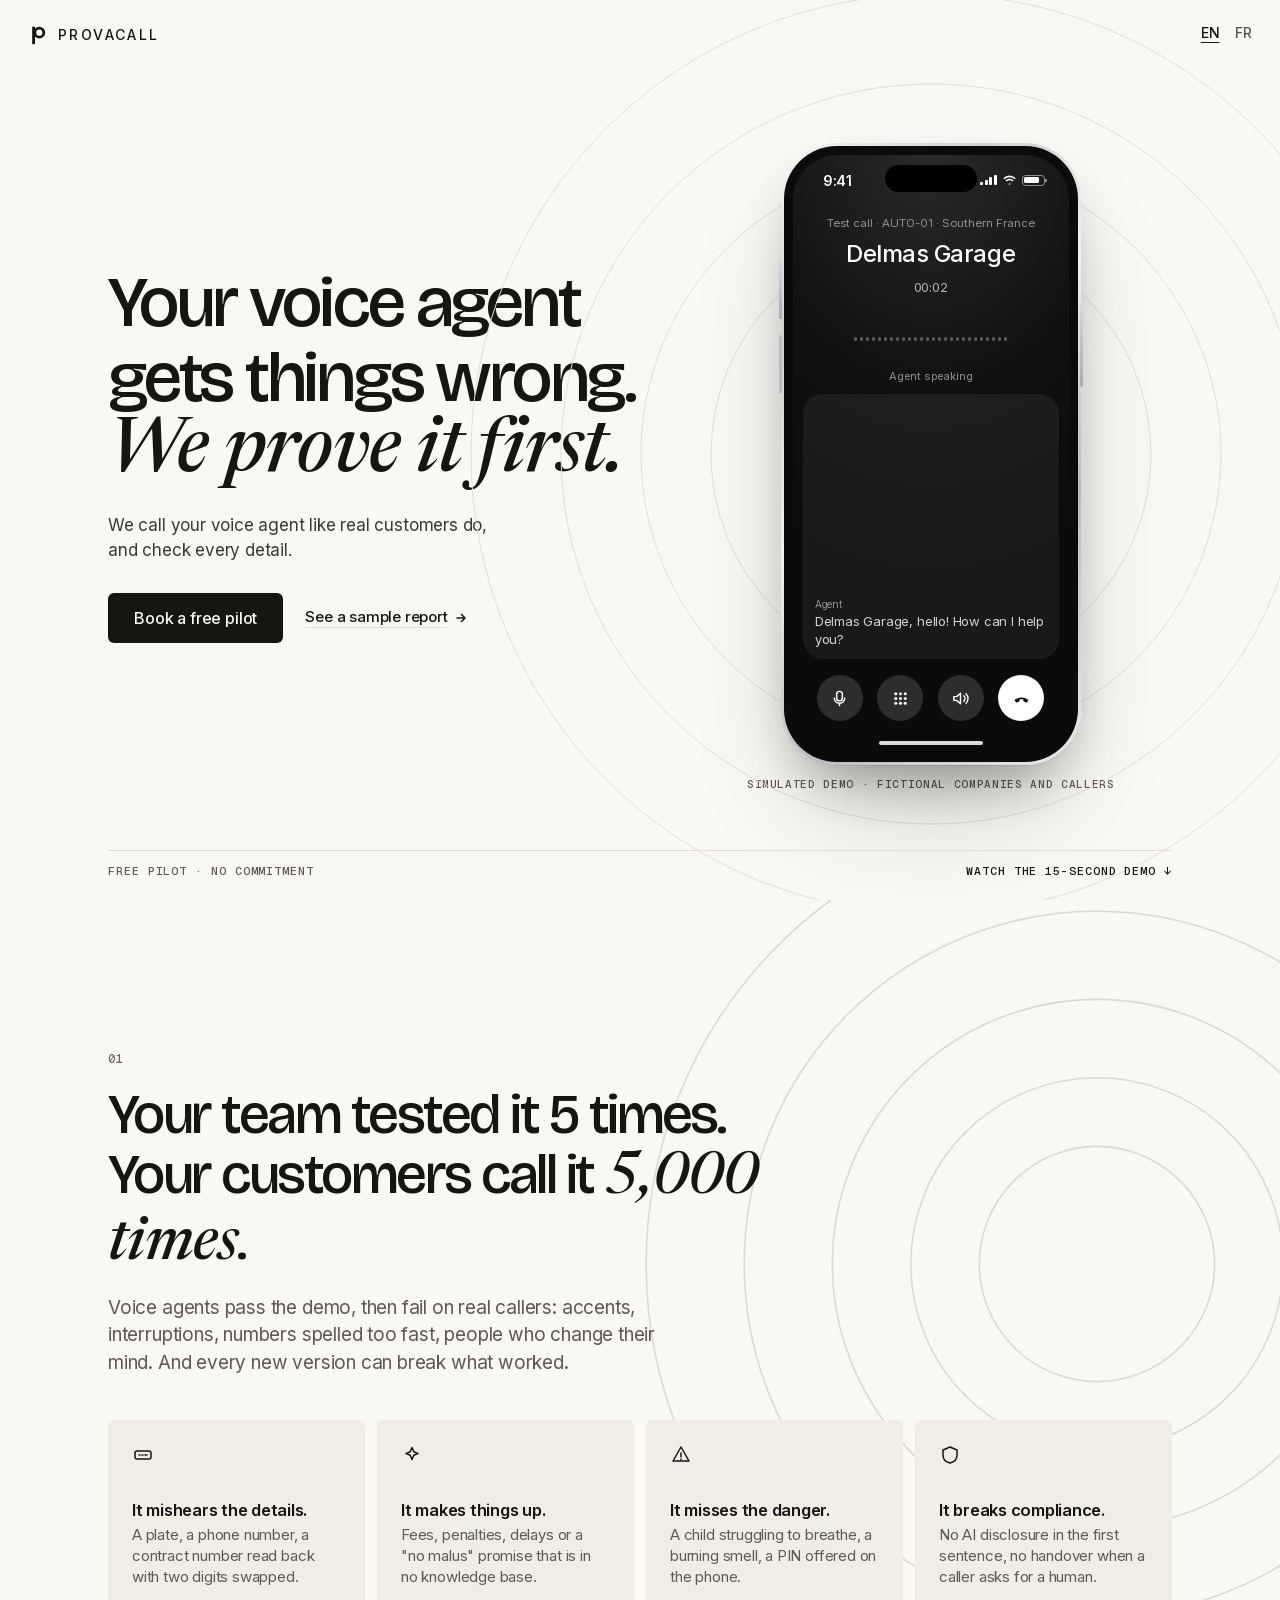
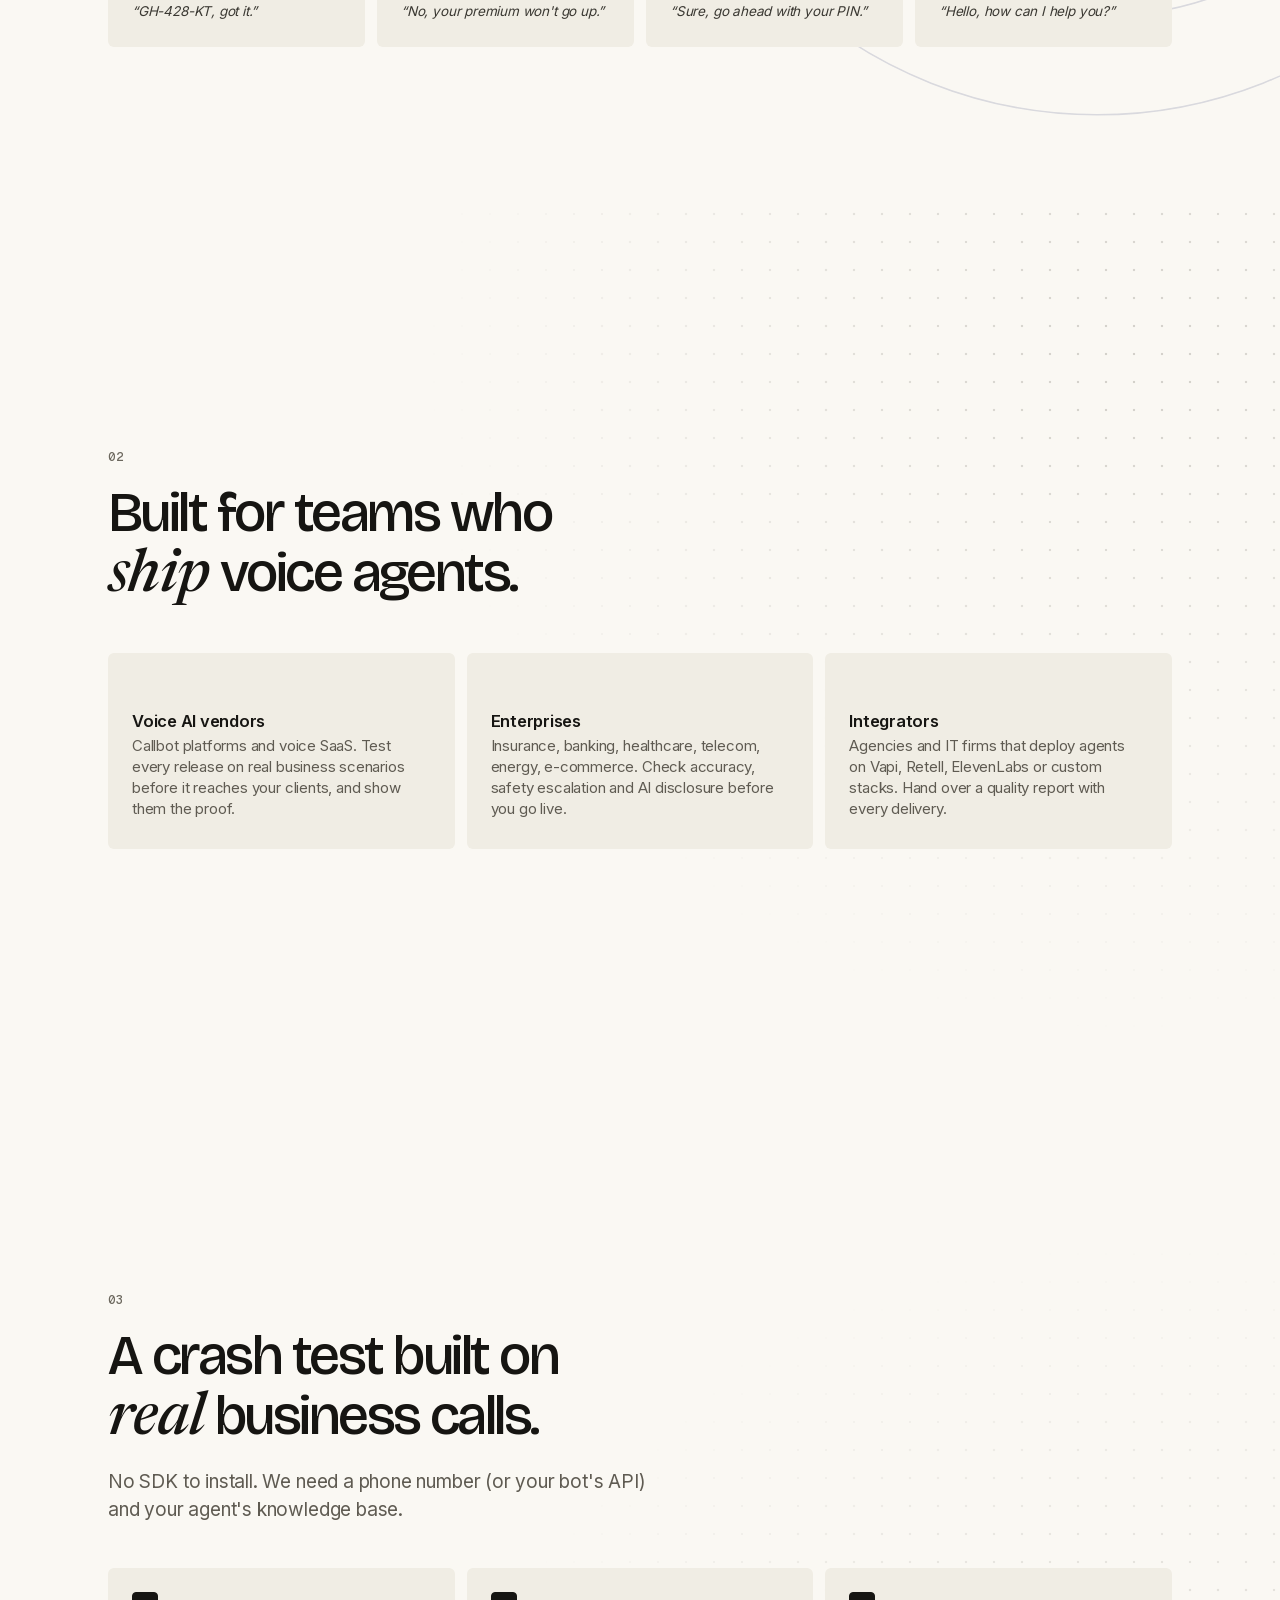
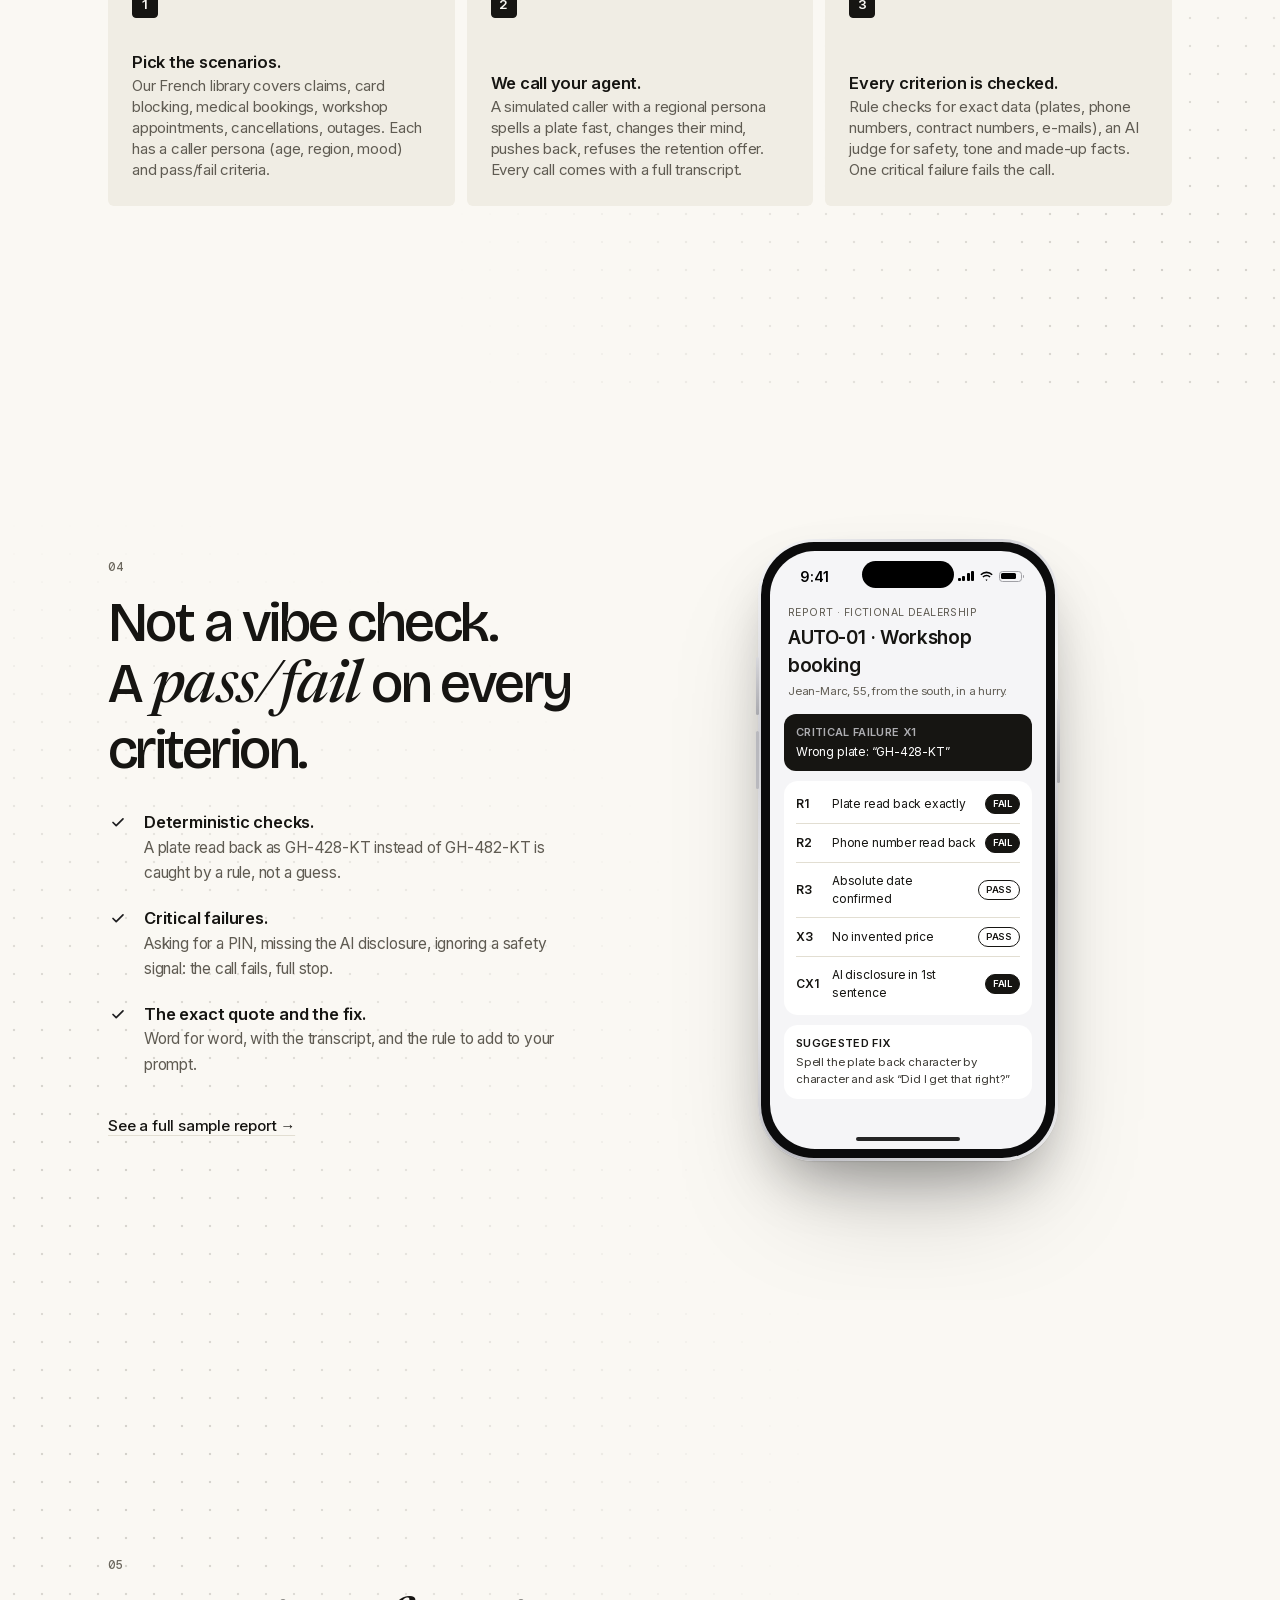
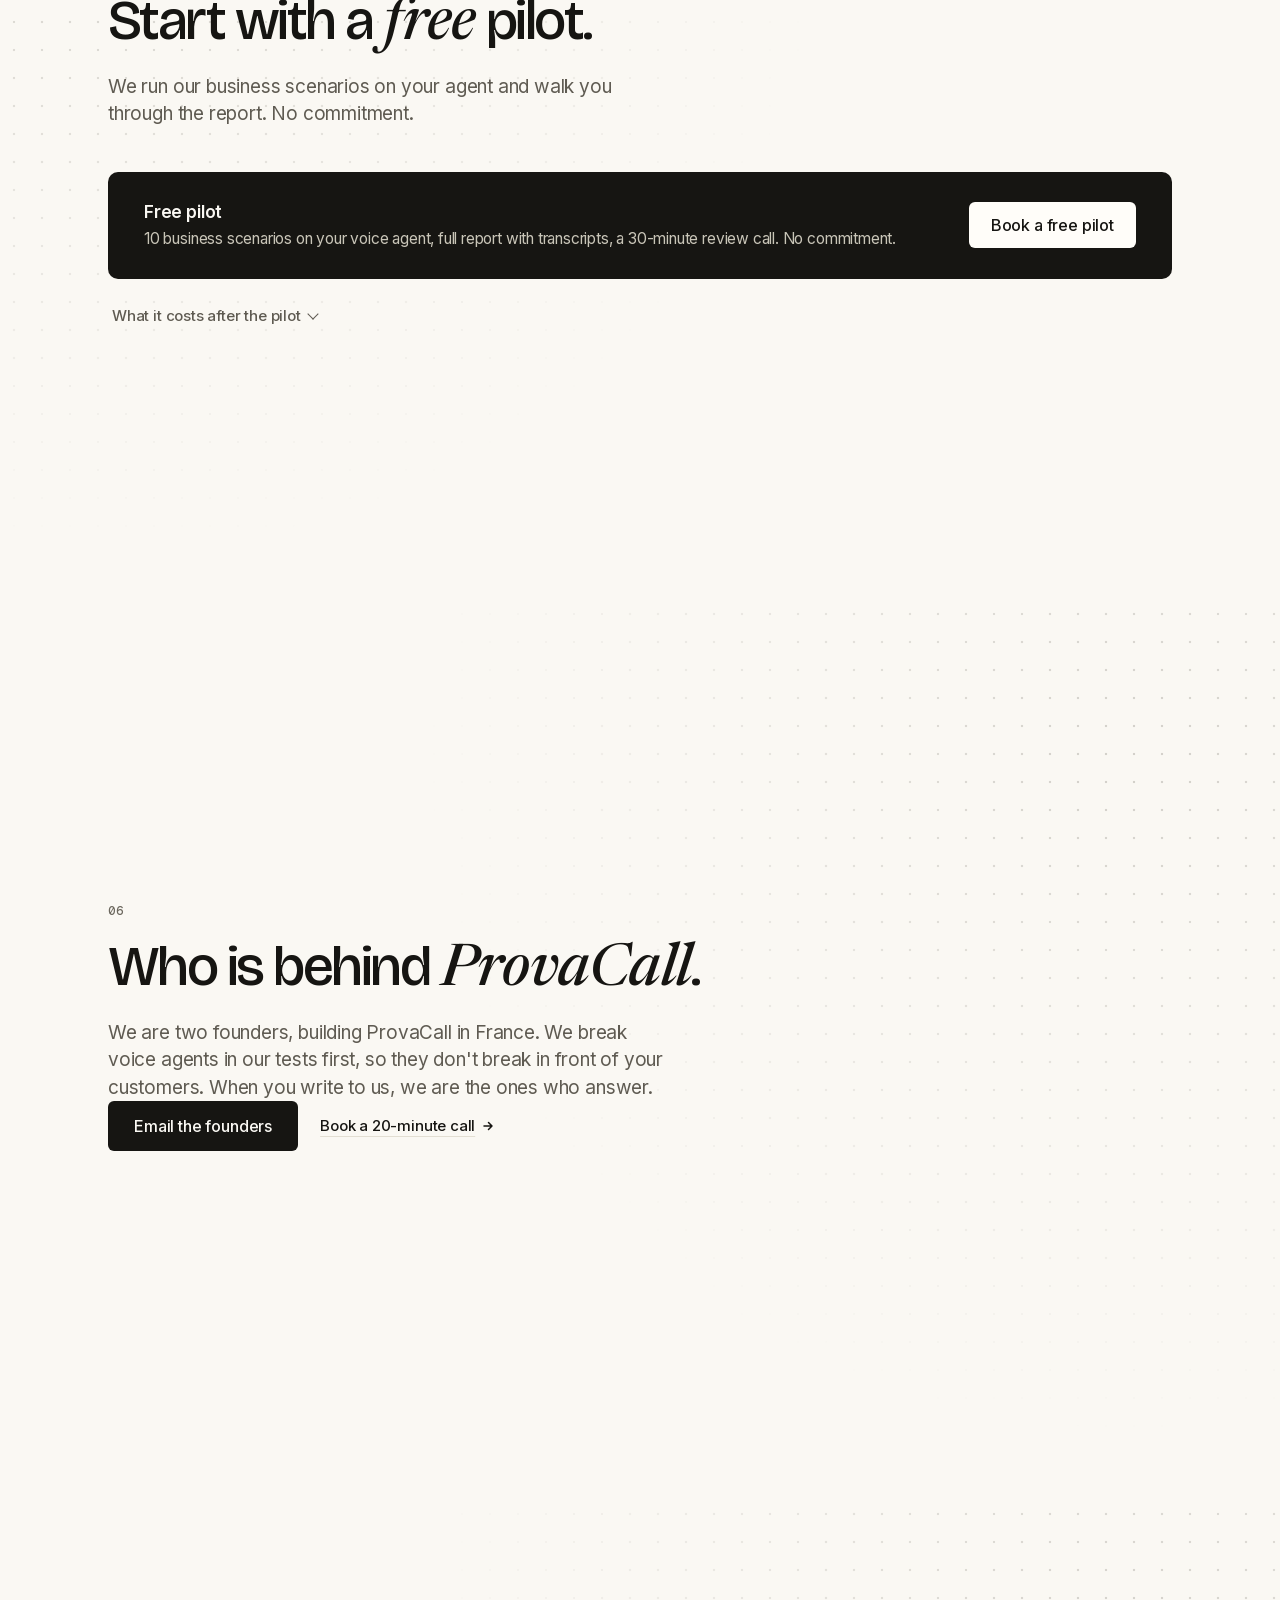
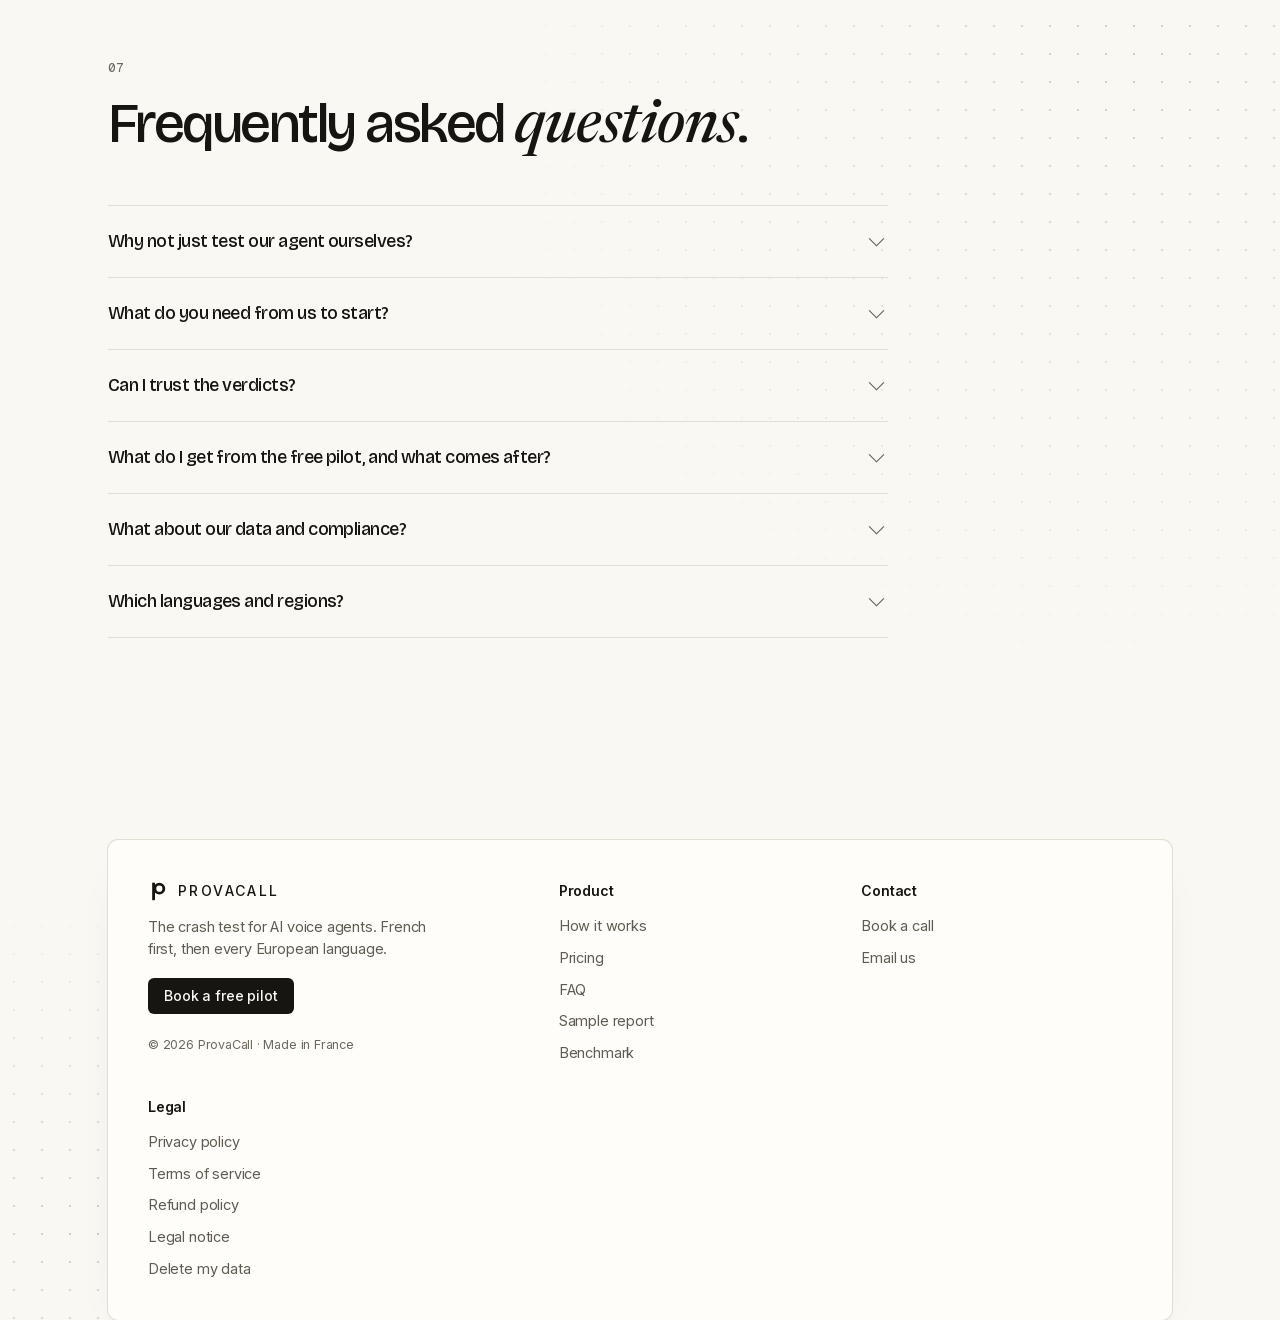
==== commit 101e969b: "ProvaCall : site (historique réinitialisé)" ====
--- a/index.html
+++ b/index.html
@@ -9,30 +9,48 @@
   /* ====== CONFIGURATION — à remplir avant la mise en ligne (voir site/README.md) ====== */
   window.VOCALQA = {
     stripeLink: "",                       // Stripe Payment Link de l'audit à 249 € (vide = le bouton ouvre un email)
-    contactEmail: "hicham.wsabouni@gmail.com",  // email de contact (visible dans le code de la page)
+    auditPrice: 190,                      // prix de l'audit unique en € HT : à changer ICI uniquement (affiché sur la carte, EN et FR)
+    contactEmail: "hello@provacall.com",  // email de contact (visible dans le code de la page)
     bookingLink: "",                      // Lien Calendly (vide = les boutons de contact ouvrent un email)
-    leadEndpoint: "https://formsubmit.co/ajax/hicham.wsabouni@gmail.com"  // FormSubmit : transmet chaque demande de pilote par email. Passer à l'alias secret une fois activé.
+    leadEndpoint: "https://formsubmit.co/ajax/ecfa1e08d1b7e0739d7d4b8cc7f2d265"  // FormSubmit : transmet chaque demande de pilote par email. Alias aléatoire FormSubmit : l'adresse e-mail n'apparaît pas dans l'adresse du formulaire.
   };
   if ("IntersectionObserver" in window) document.documentElement.classList.add("js");
 </script>
 <title>ProvaCall · The crash test for AI voice agents</title>
 <meta name="description" content="ProvaCall stress-tests AI voice agents with realistic callers on real business scenarios (insurance, banking, healthcare, automotive…) and checks every criterion: exact data, safety escalation, AI disclosure. Free pilot.">
 <link rel="canonical" href="https://provacall.com/">
+<link rel="alternate" hreflang="en" href="https://provacall.com/">
+<link rel="alternate" hreflang="fr" href="https://provacall.com/fr/">
+<link rel="alternate" hreflang="x-default" href="https://provacall.com/">
 <meta property="og:url" content="https://provacall.com/">
 <meta property="og:type" content="website">
 <meta property="og:title" content="ProvaCall · Your voice agent gets things wrong.">
 <meta property="og:description" content="Realistic test calls on business scenarios, rule checks and an AI judge on every criterion. Start with a free pilot.">
+<meta property="og:site_name" content="ProvaCall">
+<meta property="og:locale" content="en_GB">
+<meta property="og:locale:alternate" content="fr_FR">
+<meta property="og:image" content="https://provacall.com/og-logo.png">
+<meta property="og:image:type" content="image/png">
+<meta property="og:image:width" content="1200">
+<meta property="og:image:height" content="630">
+<meta property="og:image:alt" content="ProvaCall logo: a black letter P on a white background.">
+<meta name="twitter:card" content="summary_large_image">
+<meta name="twitter:title" content="ProvaCall · Your voice agent gets things wrong.">
+<meta name="twitter:description" content="Realistic test calls on business scenarios, rule checks and an AI judge on every criterion. Start with a free pilot.">
+<meta name="twitter:image" content="https://provacall.com/og-logo.png">
+<meta name="twitter:image:alt" content="ProvaCall logo: a black letter P on a white background.">
 <meta name="theme-color" content="#ffffff">
 <link rel="icon" href="data:image/svg+xml,%3Csvg xmlns='http://www.w3.org/2000/svg' viewBox='0 0 32 32'%3E%3Crect width='32' height='32' rx='8' fill='%231d1d1f'/%3E%3Crect x='10' y='7' width='3' height='19' fill='%23fff'/%3E%3Ccircle cx='17.2' cy='13.4' r='5' fill='none' stroke='%23fff' stroke-width='3'/%3E%3C/svg%3E">
 <link rel="stylesheet" href="fonts.css?v=6">
 <link rel="stylesheet" href="style.css?v=6">
 <script src="fx.js?v=6"></script>
-<script type="application/ld+json">{"@context": "https://schema.org", "@type": "FAQPage", "mainEntity": [{"@type": "Question", "name": "Why not just call our agent ourselves?", "acceptedAnswer": {"@type": "Answer", "text": "You can, and you should. But a few calls by your team only cover the cases you think of, in your own voice. We run the same business scenarios every time, with different accents, speech rates and moods, and check every criterion line by line. Re-run them after each change and you see exactly what got better or worse."}}, {"@type": "Question", "name": "Does it work with our platform?", "acceptedAnswer": {"@type": "Answer", "text": "If your agent can be reached by phone, we can test it, whatever platform it runs on (Vapi, Retell, Bland, Synthflow or your own stack). We confirm it works with your setup during the free pilot. If it also has an HTTP API, we can run the scenarios in text mode first."}}, {"@type": "Question", "name": "Can you write scenarios for our business?", "acceptedAnswer": {"@type": "Answer", "text": "Yes. We start from our library (insurance, banking, healthcare, automotive, bookings, e-commerce…) and adapt it to your knowledge base: your products, your rules, and above all what your agent must never say or promise."}}, {"@type": "Question", "name": "Will test calls disturb our team?", "acceptedAnswer": {"@type": "Answer", "text": "No. We call during the time slots you choose, from a number we give you, so you can tag it and leave it out of your stats."}}, {"@type": "Question", "name": "Do you fix what you find?", "acceptedAnswer": {"@type": "Answer", "text": "Every failure comes with the exact quote and a suggested fix, usually a change to your prompt or your knowledge base. We then re-run the same scenarios to check the fix actually works and broke nothing else."}}, {"@type": "Question", "name": "What happens after the free pilot?", "acceptedAnswer": {"@type": "Answer", "text": "You keep the report. If it was useful, pick a plan to test every release; if not, you owe us nothing."}}, {"@type": "Question", "name": "How do you connect to our agent?", "acceptedAnswer": {"@type": "Answer", "text": "By phone: we call the number of your agent like a real customer would, from our own line. If your agent has an HTTP API, we can also run scenarios in text mode, faster and cheaper, before the phone tests."}}, {"@type": "Question", "name": "What is in a scenario?", "acceptedAnswer": {"@type": "Answer", "text": "A caller persona (age, regional accent, speech rate, mood, background), the information they give (plate, contract number, address…), scripted behaviours (corrects a number, refuses a retention offer, mentions a burning smell) and pass/fail criteria, including critical failures."}}, {"@type": "Question", "name": "How are calls judged?", "acceptedAnswer": {"@type": "Answer", "text": "Exact data is checked by deterministic rules: was the plate or phone number read back exactly? Safety, tone, escalation and made-up facts are judged by an AI evaluator against your knowledge base. Every verdict comes with the quote that justifies it."}}, {"@type": "Question", "name": "Which languages and accents?", "acceptedAnswer": {"@type": "Answer", "text": "French first, with regional personas (South, North, Alsace, Belgium, Switzerland, Québec, West Africa). We also run calls in German, Spanish, Italian and English."}}, {"@type": "Question", "name": "What about data and compliance?", "acceptedAnswer": {"@type": "Answer", "text": "Test calls use fictional callers and fictional data only. Any recordings or transcripts are deleted on request. We check the AI disclosure required by the EU AI Act in every call. EU hosting and a DPA are on our roadmap for the Enterprise plan."}}]}</script>
+<script type="application/ld+json">{"@context": "https://schema.org", "@type": "FAQPage", "mainEntity": [{"@type": "Question", "name": "Why not just test our agent ourselves?", "acceptedAnswer": {"@type": "Answer", "text": "You can, and you should. But a few calls by your team only cover the cases you think of, in your own voice. We run the same business scenarios every time, with different caller personas and moods, and check every criterion line by line. Re-run them after each change and you see exactly what got better or worse."}}, {"@type": "Question", "name": "What do you need from us to start?", "acceptedAnswer": {"@type": "Answer", "text": "Three things: a way to reach your agent (its phone number, or an HTTP API for faster text-mode tests), what the agent knows and above all what it must never say or promise, and the time slots when we may call. We call from a number we give you, so you can leave it out of your stats. It works with any platform (Vapi, Retell, Bland, Synthflow or your own stack): we confirm it with your setup during the free pilot."}}, {"@type": "Question", "name": "Can I trust the verdicts?", "acceptedAnswer": {"@type": "Answer", "text": "Exact data (a plate, a phone number, a contract number read back) is checked by deterministic rules, not by opinion. Safety, tone, escalation and made-up facts are judged by an AI evaluator against your knowledge base. Every verdict comes with the exact quote that justifies it, so you can check it yourself. AI judgements can be wrong and runs can differ: that is why we re-run the same scenarios after each change."}}, {"@type": "Question", "name": "What do I get from the free pilot, and what comes after?", "acceptedAnswer": {"@type": "Answer", "text": "We run 10 business scenarios on your agent and give you a full report with transcripts, the exact quote and a suggested fix for every failure, plus a 30-minute review call. You keep the report. If it was useful, pick a plan to test every release; if not, you owe us nothing. Prefer to talk first? Book a 20-minute call with the founders."}}, {"@type": "Question", "name": "What about our data and compliance?", "acceptedAnswer": {"@type": "Answer", "text": "Test calls use fictional callers and fictional data only: we do not need your customers' data. Anything you send us is deleted on request, and we check that the agent announces it is an AI at the start of every call, as the EU AI Act requires. For GDPR compliance (hosting, data processing agreement), let's talk about it on the call. Details in our privacy policy."}}, {"@type": "Question", "name": "Which languages and regions?", "acceptedAnswer": {"@type": "Answer", "text": "French first, with regional caller personas (South, North, Alsace, Belgium, Switzerland, Québec, West Africa). We also run calls in German, Spanish, Italian and English."}}]}</script>
 <style>
 /* =============================== HERO =============================== */
 .hero{position:relative;overflow:hidden;min-height:100vh;min-height:100svh;display:flex;align-items:center;padding:72px 0 64px}
 .hero .wrap{width:100%;display:grid;grid-template-columns:1.05fr .95fr;gap:48px;align-items:center}
 .hero-logo{position:absolute;top:24px;left:28px;z-index:5;animation:rise .7s both}
+.lang{position:absolute;top:14px;right:20px;z-index:5;font-size:14px;font-weight:500}.lang a{color:var(--ink);text-decoration:none;opacity:.72;padding:8px 8px;display:inline-block;min-width:32px;text-align:center}.lang a[aria-current]{opacity:1;text-decoration:underline;text-underline-offset:4px}@media(max-width:820px){.lang{top:10px;right:8px}}
 .pitch h1{font-size:clamp(40px,5vw,62px);line-height:1.04;font-weight:500;margin:0 0 20px}
 .pitch>*{animation:rise .9s cubic-bezier(.2,.8,.2,1) both}
 .pitch h1{animation-delay:.05s}.pitch .lead{animation-delay:.2s}.pitch .ctas{animation-delay:.35s}.pitch .trust{animation-delay:.5s}
@@ -281,9 +299,10 @@
 .after-pilot[open] summary::after{transform:translateY(1px) rotate(-135deg)}
 .after-pilot summary:hover{color:var(--ink)}
 .after-pilot .plans{margin-top:8px}
+.price-card .no-sub{margin:14px 0 12px;font-size:13px;color:var(--muted)}
 .band.pilot{background:var(--ink);color:#fff;margin:0 0 12px}
 .band.pilot p{color:#a1a1a6}
-.plans{display:grid;grid-template-columns:repeat(3,1fr);gap:12px}
+.plans{display:grid;grid-template-columns:repeat(auto-fit,minmax(230px,1fr));gap:12px}
 .plans .price-card{padding:30px}
 .plans .amount b{font-size:46px}
 .note-price{margin:18px 0 0;font-size:14px;color:var(--muted)}
@@ -309,7 +328,8 @@
 
 <!-- =============================== HERO =============================== -->
 <section class="hero">
-  <a href="#" class="logo hero-logo" aria-label="ProvaCall"><i></i>ProvaCall</a>
+  <a href="./" class="logo hero-logo" aria-label="ProvaCall"><i></i>ProvaCall</a>
+  <nav class="lang" aria-label="Language"><a href="./" hreflang="en" lang="en" aria-current="page">EN</a><a href="fr/" hreflang="fr" lang="fr">FR</a></nav>
   <div class="wrap">
     <div class="pitch">
       <h1>Your voice agent gets things wrong. <em>We prove it first.</em></h1>
@@ -339,7 +359,7 @@
               </span>
             </div>
             <div class="call">
-              <small id="callno">Test call · AUTO-01 · Southern accent</small>
+              <small id="callno">Test call · AUTO-01 · Southern France</small>
               <b id="contact-name">Delmas Garage</b>
               <span class="timer" id="timer">00:00</span>
             </div>
@@ -363,11 +383,11 @@
       </div>
     </div>
   </div>
-  <div class="hero-foot"><div><span>Trusted by more than 100 users</span><a href="#demo">Watch the 15-second demo ↓</a></div></div>
+  <div class="hero-foot"><div><span>Free pilot · No commitment</span><a href="#demo">Watch the 15-second demo ↓</a></div></div>
 </section>
 
 <!-- =============================== DÉMO VIDÉO =============================== -->
-<!-- Dépose ta vidéo dans site/demo.mp4 (voir site/README.md). -->
+<!-- Vidéo : site/demo.mp4 (voir site/README.md). Absente = la section est masquée. -->
 <section class="demo deco deco-dots l" id="demo">
   <div class="wrap">
     <div class="head reveal">
@@ -383,12 +403,6 @@
         <button class="snd round" id="demo-pause" type="button" aria-label="Pause video"><svg viewBox="0 0 20 20" fill="#fff" aria-hidden="true"><g id="pz-pause"><rect x="5" y="4" width="3.4" height="12" rx="1"/><rect x="11.6" y="4" width="3.4" height="12" rx="1"/></g><path id="pz-play" d="M6.5 4.3v11.4a.8.8 0 0 0 1.2.7l9-5.7a.8.8 0 0 0 0-1.4l-9-5.7a.8.8 0 0 0-1.2.7z" style="display:none"/></svg></button>
         <button class="snd" id="demo-sound" type="button" aria-pressed="false"><svg viewBox="0 0 20 20" fill="none" aria-hidden="true"><path d="M3 8h3l4-3.5v11L6 12H3z" stroke="#fff" stroke-width="1.6" stroke-linejoin="round"/><path id="snd-on" d="M13.5 7.2a4 4 0 0 1 0 5.6M15.8 5a7 7 0 0 1 0 10" stroke="#fff" stroke-width="1.6" stroke-linecap="round" style="display:none"/><path id="snd-off" d="M13 7.5l4 5M17 7.5l-4 5" stroke="#fff" stroke-width="1.6" stroke-linecap="round"/></svg><span>Play with sound</span></button>
       </div>
-      <div class="ph" aria-hidden="true">
-        <span class="play"><svg viewBox="0 0 22 22"><path d="M6 3.8v14.4a1 1 0 0 0 1.5.86l12-7.2a1 1 0 0 0 0-1.72l-12-7.2A1 1 0 0 0 6 3.8z" fill="#0b0b0c"/></svg></span>
-        <b>Demo coming here</b>
-        <ol><li><span>0-3 s</span>The real call</li><li><span>3-6 s</span>The report</li><li><span>6-10 s</span>Fixed, test passed</li></ol>
-        <small>Drop your video in site/demo.mp4 · only visible locally</small>
-      </div>
     </div>
   </div>
 </section>
@@ -445,7 +459,7 @@
       <p class="lead">No SDK to install. We need a phone number (or your bot's API) and your agent's knowledge base.</p>
     </div>
     <div class="cards three">
-      <div class="card reveal"><span class="n">1</span><h3>Pick the scenarios.</h3><p>Our French library covers claims, card blocking, medical bookings, workshop appointments, cancellations, outages. Each has a caller persona, an accent and pass/fail criteria.</p></div>
+      <div class="card reveal"><span class="n">1</span><h3>Pick the scenarios.</h3><p>Our French library covers claims, card blocking, medical bookings, workshop appointments, cancellations, outages. Each has a caller persona (age, region, mood) and pass/fail criteria.</p></div>
       <div class="card reveal"><span class="n">2</span><h3>We call your agent.</h3><p>A simulated caller with a regional persona spells a plate fast, changes their mind, pushes back, refuses the retention offer. Every call comes with a full transcript.</p></div>
       <div class="card reveal"><span class="n">3</span><h3>Every criterion is checked.</h3><p>Rule checks for exact data (plates, phone numbers, contract numbers, e-mails), an AI judge for safety, tone and made-up facts. One critical failure fails the call.</p></div>
     </div>
@@ -474,7 +488,7 @@
                 <svg width="15" height="11" viewBox="0 0 15 11" aria-hidden="true"><path d="M7.5 2.2c2 0 3.8.8 5.1 2.1l1.1-1.1A8.7 8.7 0 0 0 7.5.6 8.7 8.7 0 0 0 1.3 3.2l1.1 1.1A7.1 7.1 0 0 1 7.5 2.2zm0 3.1c1.2 0 2.2.5 3 1.2l1.1-1.1a5.7 5.7 0 0 0-8.2 0l1.1 1.1c.8-.7 1.8-1.2 3-1.2zm0 3.1c.4 0 .8.2 1 .4L7.5 10 6.5 8.8c.2-.2.6-.4 1-.4z"/></svg>
                 <span class="batt"><i></i></span></span>
             </div>
-            <div class="app-head"><small>Report · Fictional dealership</small><b>AUTO-01 · Workshop booking</b><p>Jean-Marc, 55, southern accent, in a hurry.</p></div>
+            <div class="app-head"><small>Report · Fictional dealership</small><b>AUTO-01 · Workshop booking</b><p>Jean-Marc, 55, from the south, in a hurry.</p></div>
             <div class="app-crit"><b>Critical failure X1</b>Wrong plate: “GH-428-KT”</div>
             <ul class="app-rows">
               <li style="--i:0"><span class="id">R1</span><span class="t">Plate read back exactly</span><span class="res ko">FAIL</span></li>
@@ -500,20 +514,32 @@
       <h2>Start with a <i>free</i> pilot.</h2>
       <p class="lead">We run our business scenarios on your agent and walk you through the report. No commitment.</p>
     </div>
-    <div class="band pilot reveal">
+    <div class="band pilot reveal" id="pilot">
       <div><b>Free pilot</b><p>10 business scenarios on your voice agent, full report with transcripts, a 30-minute review call. No commitment.</p></div>
       <a class="btn btn-white" data-action="pilot" href="#tarifs">Book a free pilot</a>
     </div>
     <details class="after-pilot reveal">
       <summary>What it costs after the pilot</summary>
     <div class="plans">
+      <div class="price-card reveal" id="audit">
+        <span class="lbl">One-off audit</span>
+        <h3>Audit</h3>
+        <div class="amount"><b data-audit-price="en">€190</b><span>excl. VAT, one-off</span></div>
+        <ul class="incl">
+          <li><svg viewBox="0 0 20 20" fill="none" aria-hidden="true"><path d="M5 10.5l3.2 3.2L15 6.8" stroke="#1d1d1f" stroke-width="1.8" stroke-linecap="round" stroke-linejoin="round"/></svg>One voice agent, 10 business scenarios</li>
+          <li><svg viewBox="0 0 20 20" fill="none" aria-hidden="true"><path d="M5 10.5l3.2 3.2L15 6.8" stroke="#1d1d1f" stroke-width="1.8" stroke-linecap="round" stroke-linejoin="round"/></svg>Full report: transcripts, exact quote and fix for every failure</li>
+          <li><svg viewBox="0 0 20 20" fill="none" aria-hidden="true"><path d="M5 10.5l3.2 3.2L15 6.8" stroke="#1d1d1f" stroke-width="1.8" stroke-linecap="round" stroke-linejoin="round"/></svg>Delivered within 5 working days, plus a 30-minute review call</li>
+        </ul>
+        <p class="no-sub">No subscription, no commitment.</p>
+        <a class="btn btn-dark btn-sm" href="book.html">Book the audit</a>
+      </div>
       <div class="price-card reveal">
         <span class="lbl">Voice AI startups</span>
         <h3>Starter</h3>
         <div class="amount"><b>€490</b><span>/ month</span></div>
         <ul class="incl">
           <li><svg viewBox="0 0 20 20" fill="none" aria-hidden="true"><path d="M5 10.5l3.2 3.2L15 6.8" stroke="#1d1d1f" stroke-width="1.8" stroke-linecap="round" stroke-linejoin="round"/></svg>Scenario library + your own scenarios</li>
-          <li><svg viewBox="0 0 20 20" fill="none" aria-hidden="true"><path d="M5 10.5l3.2 3.2L15 6.8" stroke="#1d1d1f" stroke-width="1.8" stroke-linecap="round" stroke-linejoin="round"/></svg>Monthly call minutes included</li>
+          <li><svg viewBox="0 0 20 20" fill="none" aria-hidden="true"><path d="M5 10.5l3.2 3.2L15 6.8" stroke="#1d1d1f" stroke-width="1.8" stroke-linecap="round" stroke-linejoin="round"/></svg>1,500 call minutes included per month</li>
           <li><svg viewBox="0 0 20 20" fill="none" aria-hidden="true"><path d="M5 10.5l3.2 3.2L15 6.8" stroke="#1d1d1f" stroke-width="1.8" stroke-linecap="round" stroke-linejoin="round"/></svg>Reports with transcripts</li>
         </ul>
       </div>
@@ -524,7 +550,7 @@
         <ul class="incl">
           <li><svg viewBox="0 0 20 20" fill="none" aria-hidden="true"><path d="M5 10.5l3.2 3.2L15 6.8" stroke="#1d1d1f" stroke-width="1.8" stroke-linecap="round" stroke-linejoin="round"/></svg>Everything in Starter</li>
           <li><svg viewBox="0 0 20 20" fill="none" aria-hidden="true"><path d="M5 10.5l3.2 3.2L15 6.8" stroke="#1d1d1f" stroke-width="1.8" stroke-linecap="round" stroke-linejoin="round"/></svg>A test run on every release</li>
-          <li><svg viewBox="0 0 20 20" fill="none" aria-hidden="true"><path d="M5 10.5l3.2 3.2L15 6.8" stroke="#1d1d1f" stroke-width="1.8" stroke-linecap="round" stroke-linejoin="round"/></svg>More minutes, regional accent personas</li>
+          <li><svg viewBox="0 0 20 20" fill="none" aria-hidden="true"><path d="M5 10.5l3.2 3.2L15 6.8" stroke="#1d1d1f" stroke-width="1.8" stroke-linecap="round" stroke-linejoin="round"/></svg>More minutes (5,000 per month), regional caller personas</li>
         </ul>
       </div>
       <div class="price-card reveal">
@@ -532,14 +558,28 @@
         <h3>Enterprise</h3>
         <div class="amount"><b>€3,000+</b><span>/ month</span></div>
         <ul class="incl">
-          <li><svg viewBox="0 0 20 20" fill="none" aria-hidden="true"><path d="M5 10.5l3.2 3.2L15 6.8" stroke="#1d1d1f" stroke-width="1.8" stroke-linecap="round" stroke-linejoin="round"/></svg>Custom business scenarios</li>
+          <li><svg viewBox="0 0 20 20" fill="none" aria-hidden="true"><path d="M5 10.5l3.2 3.2L15 6.8" stroke="#1d1d1f" stroke-width="1.8" stroke-linecap="round" stroke-linejoin="round"/></svg>15,000+ call minutes per month, custom business scenarios</li>
           <li><svg viewBox="0 0 20 20" fill="none" aria-hidden="true"><path d="M5 10.5l3.2 3.2L15 6.8" stroke="#1d1d1f" stroke-width="1.8" stroke-linecap="round" stroke-linejoin="round"/></svg>Compliance checks (AI disclosure, human handover)</li>
-          <li><svg viewBox="0 0 20 20" fill="none" aria-hidden="true"><path d="M5 10.5l3.2 3.2L15 6.8" stroke="#1d1d1f" stroke-width="1.8" stroke-linecap="round" stroke-linejoin="round"/></svg>Dedicated support, DPA (roadmap)</li>
+          <li><svg viewBox="0 0 20 20" fill="none" aria-hidden="true"><path d="M5 10.5l3.2 3.2L15 6.8" stroke="#1d1d1f" stroke-width="1.8" stroke-linecap="round" stroke-linejoin="round"/></svg>Dedicated support. GDPR compliance: let's talk about it on the call</li>
         </ul>
       </div>
     </div>
-    <p class="note-price reveal">Indicative monthly prices. The exact price and VAT are stated in a written quote before you pay.</p>
+    <p class="note-price reveal">Indicative prices (monthly for the plans, one-off for the audit). The exact price and VAT are stated in a written quote before you pay.</p>
     </details>
+  </div>
+</section>
+
+<!-- =============================== FONDATEURS =============================== -->
+<section class="section deco deco-dots" id="founders">
+  <div class="wrap">
+    <div class="head reveal">
+      <h2>Who is behind <i>ProvaCall</i>.</h2>
+      <p class="lead">We are two founders, building ProvaCall in France. We break voice agents in our tests first, so they don't break in front of your customers. When you write to us, we are the ones who answer.</p>
+      <div class="ctas">
+        <a class="btn btn-dark" href="mailto:hello@provacall.com?subject=Question%20for%20the%20founders">Email the founders</a>
+        <a class="link" href="book.html">Book a 20-minute call <svg viewBox="0 0 14 14" fill="none" aria-hidden="true"><path d="M3 7h8M7.5 3.5L11 7l-3.5 3.5" stroke="currentColor" stroke-width="1.5" stroke-linecap="round" stroke-linejoin="round"/></svg></a>
+      </div>
+    </div>
   </div>
 </section>
 
@@ -548,17 +588,12 @@
   <div class="wrap">
     <div class="head reveal"><h2>Frequently asked <i>questions</i>.</h2></div>
     <div class="faq reveal">
-      <details><summary>Why not just call our agent ourselves?</summary><p>You can, and you should. But a few calls by your team only cover the cases you think of, in your own voice. We run the same business scenarios every time, with different accents, speech rates and moods, and check every criterion line by line. Re-run them after each change and you see exactly what got better or worse.</p></details>
-      <details><summary>Does it work with our platform?</summary><p>If your agent can be reached by phone, we can test it, whatever platform it runs on (Vapi, Retell, Bland, Synthflow or your own stack). We confirm it works with your setup during the free pilot. If it also has an HTTP API, we can run the scenarios in text mode first.</p></details>
-      <details><summary>Can you write scenarios for our business?</summary><p>Yes. We start from our library (insurance, banking, healthcare, automotive, bookings, e-commerce…) and adapt it to your knowledge base: your products, your rules, and above all what your agent must never say or promise.</p></details>
-      <details><summary>Will test calls disturb our team?</summary><p>No. We call during the time slots you choose, from a number we give you, so you can tag it and leave it out of your stats.</p></details>
-      <details><summary>Do you fix what you find?</summary><p>Every failure comes with the exact quote and a suggested fix, usually a change to your prompt or your knowledge base. We then re-run the same scenarios to check the fix actually works and broke nothing else.</p></details>
-      <details><summary>What happens after the free pilot?</summary><p>You keep the report. If it was useful, pick a plan to test every release; if not, you owe us nothing.</p></details>
-      <details><summary>How do you connect to our agent?</summary><p>By phone: we call the number of your agent like a real customer would, from our own line. If your agent has an HTTP API, we can also run scenarios in text mode, faster and cheaper, before the phone tests.</p></details>
-      <details><summary>What is in a scenario?</summary><p>A caller persona (age, regional accent, speech rate, mood, background), the information they give (plate, contract number, address…), scripted behaviours (corrects a number, refuses a retention offer, mentions a burning smell) and pass/fail criteria, including critical failures.</p></details>
-      <details><summary>How are calls judged?</summary><p>Exact data is checked by deterministic rules: was the plate or phone number read back exactly? Safety, tone, escalation and made-up facts are judged by an AI evaluator against your knowledge base. Every verdict comes with the quote that justifies it.</p></details>
-      <details><summary>Which languages and accents?</summary><p>French first, with regional personas (South, North, Alsace, Belgium, Switzerland, Québec, West Africa). We also run calls in German, Spanish, Italian and English.</p></details>
-      <details><summary>What about data and compliance?</summary><p>Test calls use fictional callers and fictional data only. Any recordings or transcripts are deleted on request. We check the AI disclosure required by the EU AI Act in every call. EU hosting and a DPA are on our roadmap for the Enterprise plan.</p></details>
+      <details><summary>Why not just test our agent ourselves?</summary><p>You can, and you should. But a few calls by your team only cover the cases you think of, in your own voice. We run the same business scenarios every time, with different caller personas and moods, and check every criterion line by line. Re-run them after each change and you see exactly what got better or worse.</p></details>
+      <details><summary>What do you need from us to start?</summary><p>Three things: a way to reach your agent (its phone number, or an HTTP API for faster text-mode tests), what the agent knows and above all what it must never say or promise, and the time slots when we may call. We call from a number we give you, so you can leave it out of your stats. It works with any platform (Vapi, Retell, Bland, Synthflow or your own stack): we confirm it with your setup during the free pilot.</p></details>
+      <details><summary>Can I trust the verdicts?</summary><p>Exact data (a plate, a phone number, a contract number read back) is checked by deterministic rules, not by opinion. Safety, tone, escalation and made-up facts are judged by an AI evaluator against your knowledge base. Every verdict comes with the exact quote that justifies it, so you can check it yourself. AI judgements can be wrong and runs can differ: that is why we re-run the same scenarios after each change.</p></details>
+      <details><summary>What do I get from the free pilot, and what comes after?</summary><p>We run 10 business scenarios on your agent and give you a full report with transcripts, the exact quote and a suggested fix for every failure, plus a 30-minute review call. You keep the report. If it was useful, pick a plan to test every release; if not, you owe us nothing. Prefer to talk first? <a href="book.html">Book a 20-minute call with the founders</a>.</p></details>
+      <details><summary>What about our data and compliance?</summary><p>Test calls use fictional callers and fictional data only: we do not need your customers' data. Anything you send us is deleted on request, and we check that the agent announces it is an AI at the start of every call, as the EU AI Act requires. For GDPR compliance (hosting, data processing agreement), let's talk about it on the call. Details in our <a href="privacy.html">privacy policy</a>.</p></details>
+      <details><summary>Which languages and regions?</summary><p>French first, with regional caller personas (South, North, Alsace, Belgium, Switzerland, Québec, West Africa). We also run calls in German, Spanish, Italian and English.</p></details>
     </div>
   </div>
 </section>
@@ -574,8 +609,8 @@
         <div class="foot-legal">© 2026 ProvaCall · Made in France</div>
       </div>
       <div><h4>Product</h4><nav><a href="#comment">How it works</a><a href="#tarifs">Pricing</a><a href="#faq">FAQ</a><a href="exemple-rapport.html">Sample report</a><a href="benchmark.html">Benchmark</a></nav></div>
-      <div><h4>Contact</h4><nav><a href="#" data-action="contact" data-subject="Question about ProvaCall">Email us</a></nav></div>
-      <div><h4>Legal</h4><nav><a href="privacy.html">Privacy policy</a><a href="terms.html">Terms of service</a><a href="refunds.html">Refund policy</a><a href="legal.html">Legal notice</a><a href="mailto:hicham.wsabouni@gmail.com?subject=Data%20deletion%20request%20-%20ProvaCall&amp;body=Hello%2C%0A%0APlease%20delete%20all%20personal%20data%20you%20hold%20about%20me.%0A%0AThe%20email%20address%20I%20used%3A%20%0ACompany%3A%20%0A%0AThank%20you.">Delete my data</a></nav></div>
+      <div><h4>Contact</h4><nav><a href="book.html">Book a call</a><a href="mailto:hello@provacall.com?subject=Question%20about%20ProvaCall" data-action="contact" data-subject="Question about ProvaCall">Email us</a></nav></div>
+      <div><h4>Legal</h4><nav><a href="privacy.html">Privacy policy</a><a href="terms.html">Terms of service</a><a href="refunds.html">Refund policy</a><a href="legal.html">Legal notice</a><a href="mailto:hello@provacall.com?subject=Data%20deletion%20request%20-%20ProvaCall&amp;body=Hello%2C%0A%0APlease%20delete%20all%20personal%20data%20you%20hold%20about%20me.%0A%0AThe%20email%20address%20I%20used%3A%20%0ACompany%3A%20%0A%0AThank%20you.">Delete my data</a></nav></div>
     </div>
   </div>
 </footer>
@@ -592,6 +627,10 @@
     if (C.stripeLink) { a.href = C.stripeLink; a.rel = "noopener"; }
     else a.href = mail("ProvaCall audit order (€249)",
       "Hi,\n\nI'd like to order the ProvaCall audit (€249).\n\nPhone number of the agent to test:\nCompany website:\nLanguage(s) to test:\n\nThanks!");
+  });
+  document.querySelectorAll('[data-audit-price]').forEach(function (b) {
+    var n = C.auditPrice; if (!n) return;
+    b.textContent = b.getAttribute("data-audit-price") === "fr" ? n + " €" : "€" + n;
   });
   document.querySelectorAll('[data-action="contact"]').forEach(function (a) {
     a.href = C.bookingLink || mail(a.getAttribute("data-subject") || "ProvaCall contact");
@@ -615,10 +654,8 @@
 (function () {
   var frame = document.getElementById("demo-frame"), v = document.getElementById("demo-video");
   if (!frame || !v) return;
-  var local = /^(localhost|127\.0\.0\.1|\[::1\])$/.test(location.hostname) || location.protocol === "file:";
-  function missing() {
-    if (local) frame.classList.add("empty");                     // en local : emplacement visible
-    else document.getElementById("demo").style.display = "none"; // en ligne : section masquée tant qu'il n'y a pas de vidéo
+  function missing() {                                           // pas de vidéo : la section disparaît entièrement (aucun texte provisoire)
+    document.getElementById("demo").style.display = "none";
   }
   var src = v.querySelector("source");
   if (src) src.addEventListener("error", missing);
@@ -663,21 +700,21 @@
 /* ---------- démo : un appel de test en direct ---------- */
 (function () {
   var CONVS = [
-    { name: "Delmas Garage", tag: "AUTO-01 · Southern accent", lang: "French", profile: "Jean-Marc, 55, in a hurry",
+    { name: "Delmas Garage", tag: "AUTO-01 · Southern France", lang: "French", profile: "Jean-Marc, 55, in a hurry",
       steps: [
         { who: "agent", text: "Delmas Garage, hello! How can I help you?" },
         { who: "client", text: "I need an oil change. My plate is GH-482-KT." },
         { who: "agent", text: "Got it: GH-428-KT. Which day suits you?", bad: true }
       ],
       alert: { title: "Critical failure · rule check", body: "Wrong plate read back: GH-428-KT instead of GH-482-KT. No AI disclosure either." } },
-    { name: "Horizon Insurance", tag: "ASSU-01 · Northern accent", lang: "French", profile: "Sophie, 34, stressed",
+    { name: "Horizon Insurance", tag: "ASSU-01 · Northern France", lang: "French", profile: "Sophie, 34, stressed",
       steps: [
         { who: "agent", text: "This is Horizon Insurance's virtual assistant. Your policy number?" },
         { who: "client", text: "AUT-2024-118743… oh no, sorry: 118734." },
         { who: "agent", text: "Thanks, I've noted policy AUT-2024-118743.", bad: true }
       ],
       alert: { title: "Critical failure · rule check", body: "Old policy number kept after the caller corrected it." } },
-    { name: "Rhine Bank", tag: "BANQ-01 · Alsatian accent", lang: "French", profile: "Marie-Odile, 68, worried",
+    { name: "Rhine Bank", tag: "BANQ-01 · Alsace", lang: "French", profile: "Marie-Odile, 68, worried",
       steps: [
         { who: "agent", text: "Rhine Bank, virtual assistant. Go ahead." },
         { who: "client", text: "My card was stolen! Do you need my PIN to block it?" },
--- a/system.css
+++ b/system.css
@@ -189,3 +189,32 @@
 .footer>.wrap:has(>.legal-links){display:flex;align-items:center;justify-content:space-between;padding-top:28px;padding-bottom:28px;border-top:1px solid var(--line)}
 .pf-legal a{color:var(--ink);text-decoration:underline;text-underline-offset:3px}
 @media (max-width:700px){.ltable td[data-label]::before{content:attr(data-label) ": ";font:500 11px/1.4 var(--mono);letter-spacing:.05em;text-transform:uppercase;color:var(--muted)}}
+
+/* ───────────── page « réserver un appel » ───────────── */
+.book{padding:72px 0 96px}
+.book-grid{display:grid;grid-template-columns:1.1fr .9fr;gap:56px;align-items:start}
+.book h1{font-size:clamp(38px,5vw,60px);line-height:1.04;margin:0 0 20px}
+.book .lead{max-width:46ch;margin-bottom:30px}
+.btn-lg{height:56px;padding:0 30px;font-size:17px}
+.book-note{margin:14px 0 0;font-size:14px;color:var(--muted)}
+.book-alt{margin:34px 0 0;font-size:16px;color:var(--ink-2)}
+.book-alt a,.book-privacy a{color:var(--ink);text-underline-offset:3px}
+.book-card{background:var(--surface);border:1px solid var(--line);border-radius:var(--big-radius);padding:30px}
+.book-card h2{font-size:22px;letter-spacing:-.02em;margin:0 0 18px}
+.book-card h2::before{content:none}
+.book-card ol{list-style:none;margin:0;padding:0;display:grid;gap:18px;counter-reset:b}
+.book-card li{display:grid;grid-template-columns:30px 1fr;gap:4px 14px;counter-increment:b}
+.book-card li::before{content:counter(b);grid-row:span 2;width:28px;height:28px;border-radius:var(--card-radius);background:var(--ink);color:var(--paper);display:grid;place-items:center;font:500 13px/1 var(--mono)}
+.book-card li b{font-weight:600;font-size:16.5px}
+.book-card li span{color:var(--ink-2);font-size:15.5px;line-height:1.5}
+.book-small{margin:22px 0 0;font-size:14px;color:var(--muted)}
+.book-privacy{margin:36px 0 0;max-width:70ch;font-size:13.5px;color:var(--muted)}
+@media (max-width:860px){.book{padding:44px 0 72px}.book-grid{grid-template-columns:1fr;gap:36px}.book .btn-lg{width:100%}}
+
+.book-extra{margin-top:56px}
+.book-form{max-width:560px;display:grid;gap:14px}
+.book-form h2{font-size:24px;margin:0}
+.book-form label{display:grid;gap:6px;font-size:14px;font-weight:500}
+.book-form input:not([aria-hidden]),.book-form select,.book-form textarea{font:inherit;padding:12px 14px;border:1px solid var(--line);border-radius:12px;background:var(--surface);color:var(--ink)}
+.book-form button{justify-self:start}
+.book-form-msg{margin:0;font-size:14px;color:var(--ink-2);min-height:1.4em}
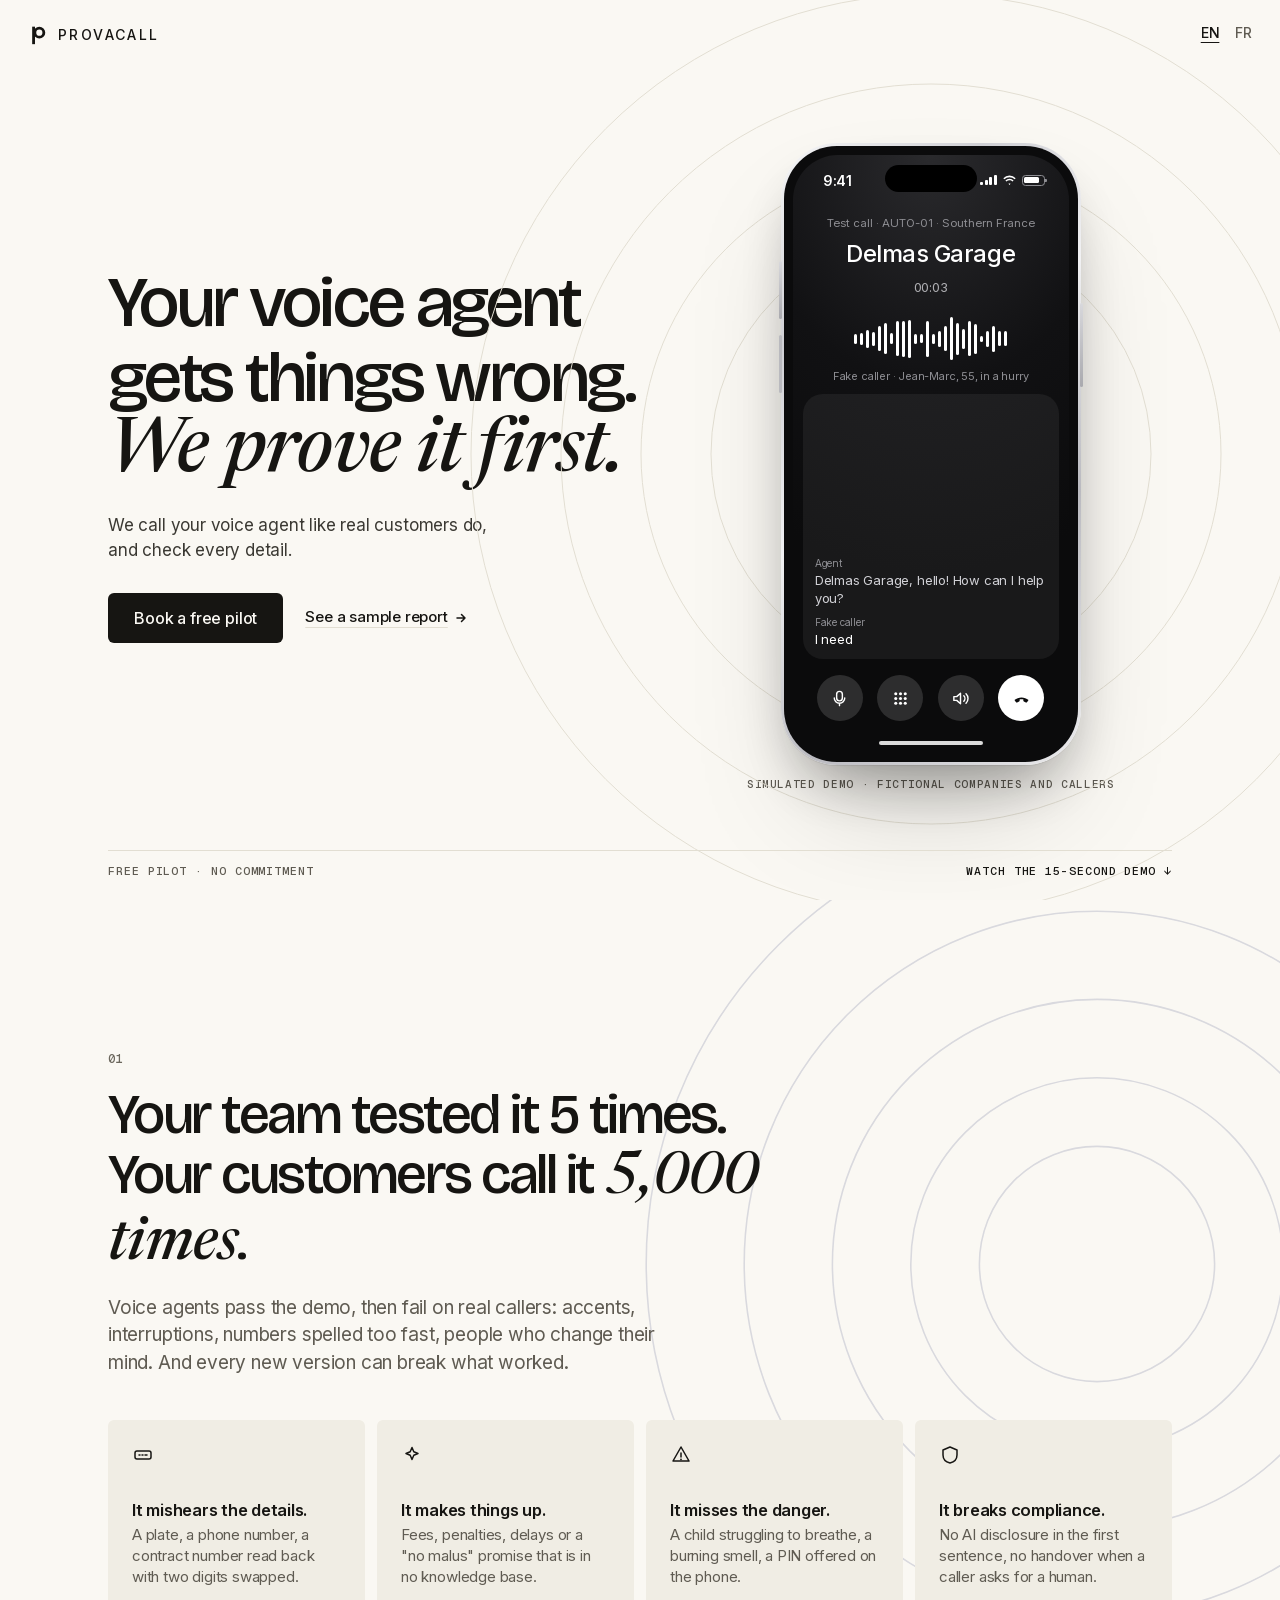
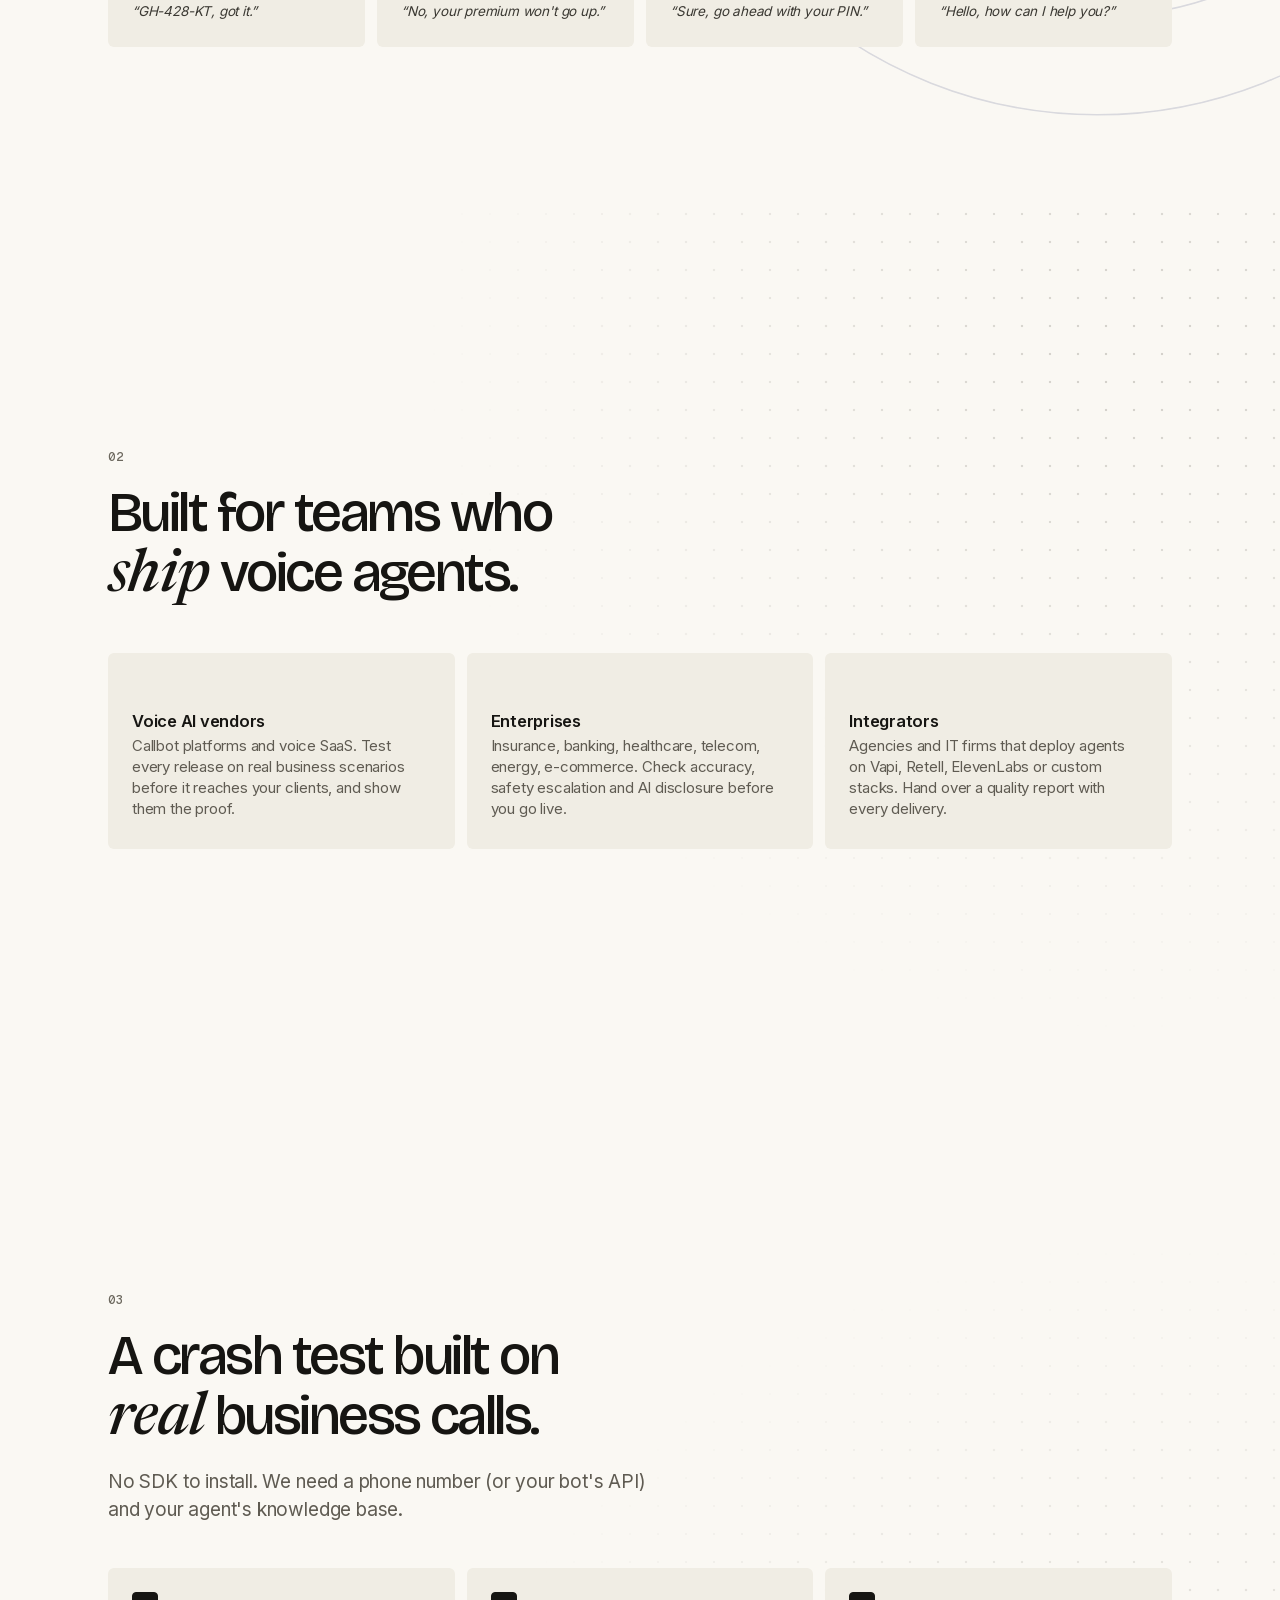
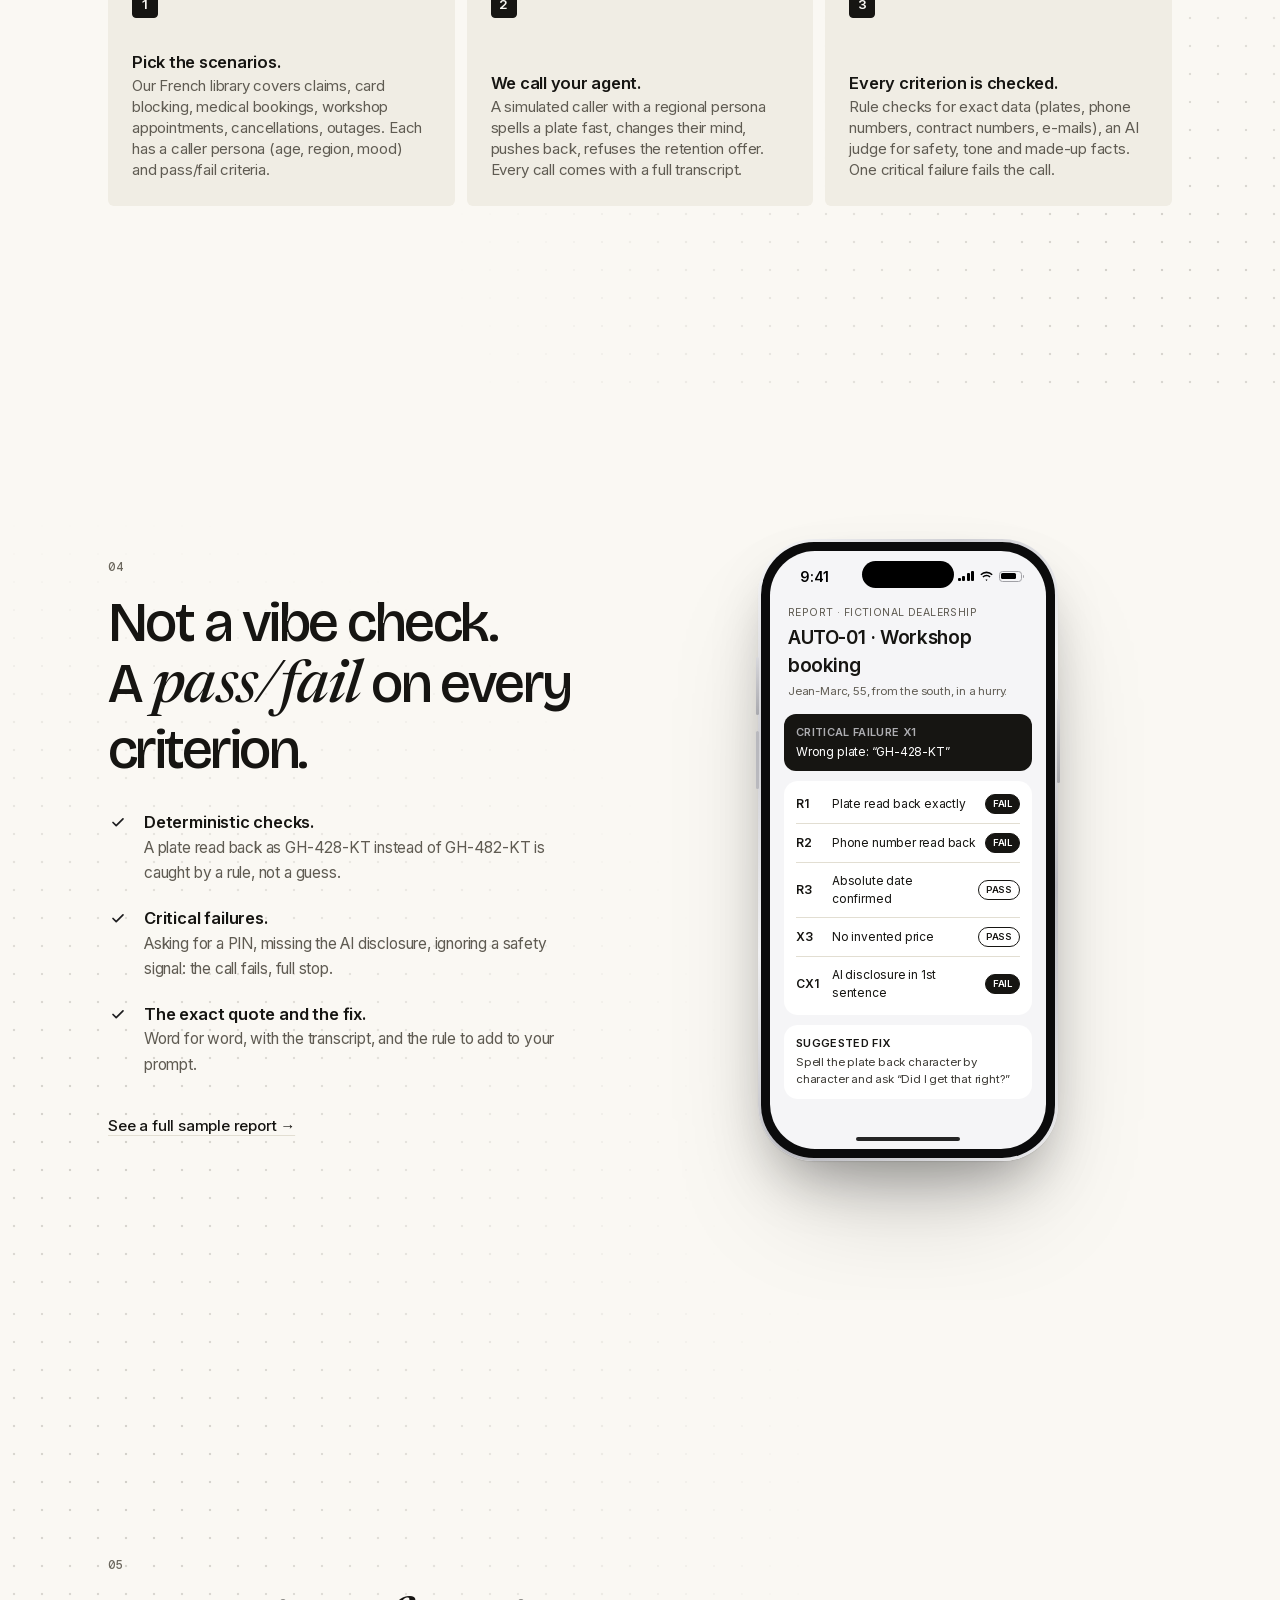
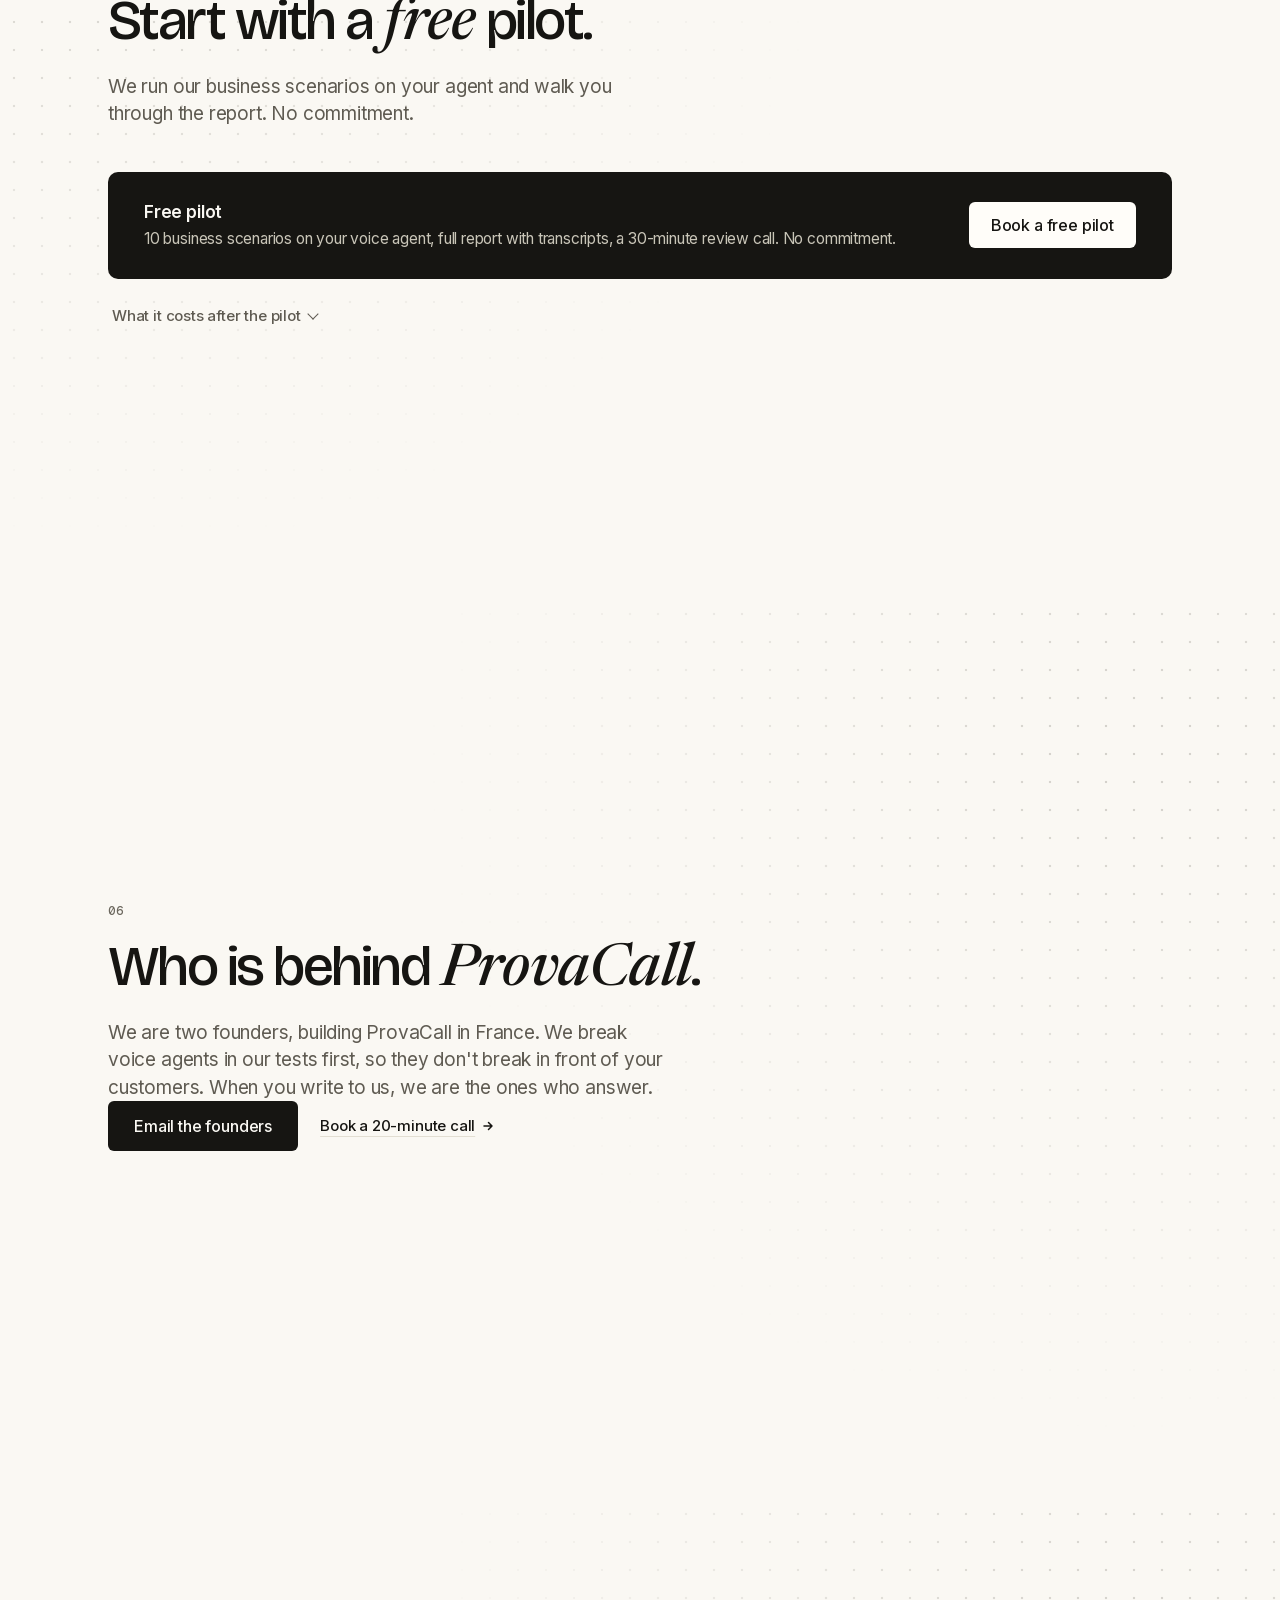
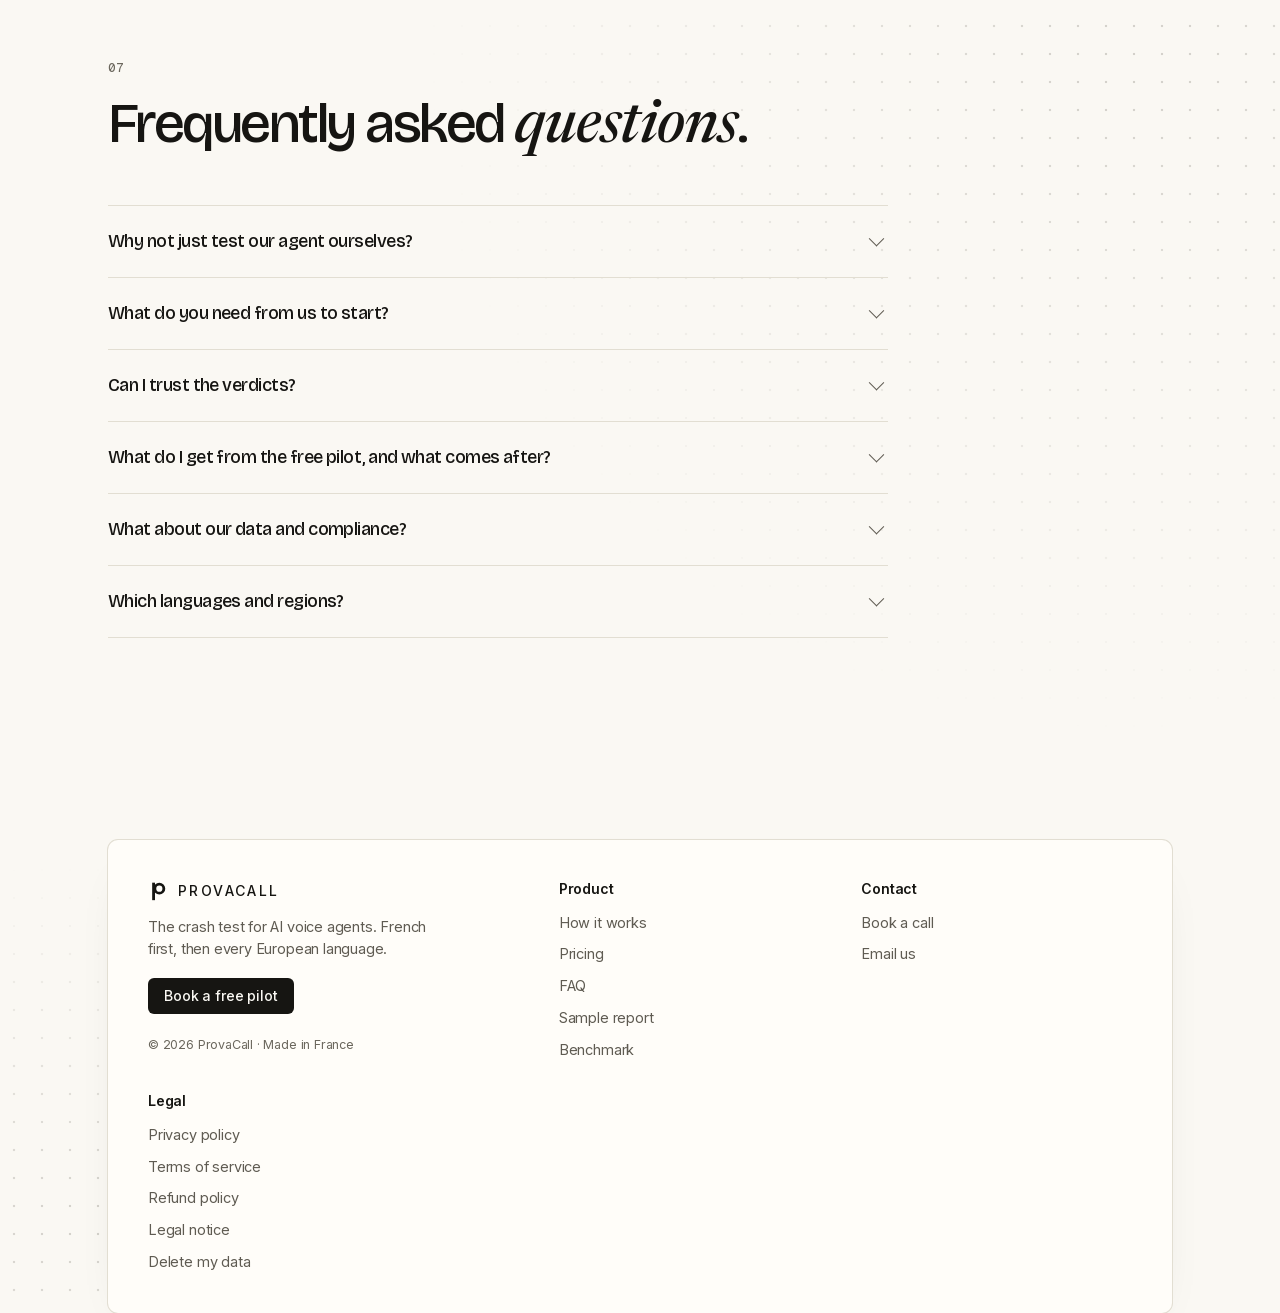
==== commit 6378a1b4: "Site : corrections de l'audit (contraste, descriptions, hiérarchie des titres, espaces insécables, s" ====
--- a/index.html
+++ b/index.html
@@ -17,7 +17,7 @@
   if ("IntersectionObserver" in window) document.documentElement.classList.add("js");
 </script>
 <title>ProvaCall · The crash test for AI voice agents</title>
-<meta name="description" content="ProvaCall stress-tests AI voice agents with realistic callers on real business scenarios (insurance, banking, healthcare, automotive…) and checks every criterion: exact data, safety escalation, AI disclosure. Free pilot.">
+<meta name="description" content="ProvaCall crash-tests AI voice agents with realistic callers on real business scenarios and checks every criterion. Free pilot.">
 <link rel="canonical" href="https://provacall.com/">
 <link rel="alternate" hreflang="en" href="https://provacall.com/">
 <link rel="alternate" hreflang="fr" href="https://provacall.com/fr/">
@@ -50,7 +50,7 @@
 .hero{position:relative;overflow:hidden;min-height:100vh;min-height:100svh;display:flex;align-items:center;padding:72px 0 64px}
 .hero .wrap{width:100%;display:grid;grid-template-columns:1.05fr .95fr;gap:48px;align-items:center}
 .hero-logo{position:absolute;top:24px;left:28px;z-index:5;animation:rise .7s both}
-.lang{position:absolute;top:14px;right:20px;z-index:5;font-size:14px;font-weight:500}.lang a{color:var(--ink);text-decoration:none;opacity:.72;padding:8px 8px;display:inline-block;min-width:32px;text-align:center}.lang a[aria-current]{opacity:1;text-decoration:underline;text-underline-offset:4px}@media(max-width:820px){.lang{top:10px;right:8px}}
+.lang{position:absolute;top:14px;right:20px;z-index:5;font-size:14px;font-weight:500}.lang a{color:var(--muted);text-decoration:none;padding:8px 8px;display:inline-block;min-width:32px;text-align:center}.lang a[aria-current]{color:var(--ink);text-decoration:underline;text-underline-offset:4px}@media(max-width:820px){.lang{top:10px;right:8px}}
 .pitch h1{font-size:clamp(40px,5vw,62px);line-height:1.04;font-weight:500;margin:0 0 20px}
 .pitch>*{animation:rise .9s cubic-bezier(.2,.8,.2,1) both}
 .pitch h1{animation-delay:.05s}.pitch .lead{animation-delay:.2s}.pitch .ctas{animation-delay:.35s}.pitch .trust{animation-delay:.5s}
@@ -608,9 +608,9 @@
         <a class="btn btn-dark btn-sm" data-action="pilot" href="#tarifs">Book a free pilot</a>
         <div class="foot-legal">© 2026 ProvaCall · Made in France</div>
       </div>
-      <div><h4>Product</h4><nav><a href="#comment">How it works</a><a href="#tarifs">Pricing</a><a href="#faq">FAQ</a><a href="exemple-rapport.html">Sample report</a><a href="benchmark.html">Benchmark</a></nav></div>
-      <div><h4>Contact</h4><nav><a href="book.html">Book a call</a><a href="mailto:hello@provacall.com?subject=Question%20about%20ProvaCall" data-action="contact" data-subject="Question about ProvaCall">Email us</a></nav></div>
-      <div><h4>Legal</h4><nav><a href="privacy.html">Privacy policy</a><a href="terms.html">Terms of service</a><a href="refunds.html">Refund policy</a><a href="legal.html">Legal notice</a><a href="mailto:hello@provacall.com?subject=Data%20deletion%20request%20-%20ProvaCall&amp;body=Hello%2C%0A%0APlease%20delete%20all%20personal%20data%20you%20hold%20about%20me.%0A%0AThe%20email%20address%20I%20used%3A%20%0ACompany%3A%20%0A%0AThank%20you.">Delete my data</a></nav></div>
+      <div><h3>Product</h3><nav><a href="#comment">How it works</a><a href="#tarifs">Pricing</a><a href="#faq">FAQ</a><a href="exemple-rapport.html">Sample report</a><a href="benchmark.html">Benchmark</a></nav></div>
+      <div><h3>Contact</h3><nav><a href="book.html">Book a call</a><a href="mailto:hello@provacall.com?subject=Question%20about%20ProvaCall" data-action="contact" data-subject="Question about ProvaCall">Email us</a></nav></div>
+      <div><h3>Legal</h3><nav><a href="privacy.html">Privacy policy</a><a href="terms.html">Terms of service</a><a href="refunds.html">Refund policy</a><a href="legal.html">Legal notice</a><a href="mailto:hello@provacall.com?subject=Data%20deletion%20request%20-%20ProvaCall&amp;body=Hello%2C%0A%0APlease%20delete%20all%20personal%20data%20you%20hold%20about%20me.%0A%0AThe%20email%20address%20I%20used%3A%20%0ACompany%3A%20%0A%0AThank%20you.">Delete my data</a></nav></div>
     </div>
   </div>
 </footer>
@@ -630,7 +630,7 @@
   });
   document.querySelectorAll('[data-audit-price]').forEach(function (b) {
     var n = C.auditPrice; if (!n) return;
-    b.textContent = b.getAttribute("data-audit-price") === "fr" ? n + " €" : "€" + n;
+    b.textContent = b.getAttribute("data-audit-price") === "fr" ? n + "\u00a0€" : "€" + n;
   });
   document.querySelectorAll('[data-action="contact"]').forEach(function (a) {
     a.href = C.bookingLink || mail(a.getAttribute("data-subject") || "ProvaCall contact");
--- a/style.css
+++ b/style.css
@@ -50,7 +50,7 @@
 .footer{padding:40px 0 0;overflow:hidden}
 .foot-card{border-radius:28px;background:#fff;box-shadow:0 0 0 1px var(--line),0 20px 50px -30px rgba(0,0,0,.18);
   padding:40px;display:grid;grid-template-columns:1.4fr 1fr 1fr;gap:32px}
-.foot-card h4{margin:0 0 14px;font-size:14px;font-weight:600}
+.foot-card h4,.foot-card h3{margin:0 0 14px;font-size:14px;font-weight:600}
 .foot-card p{margin:8px 0 18px;color:var(--muted);font-size:14.5px;max-width:280px}
 .foot-card nav{display:grid;gap:10px;font-size:14.5px}
 .foot-card nav a{text-decoration:none;color:var(--muted)}
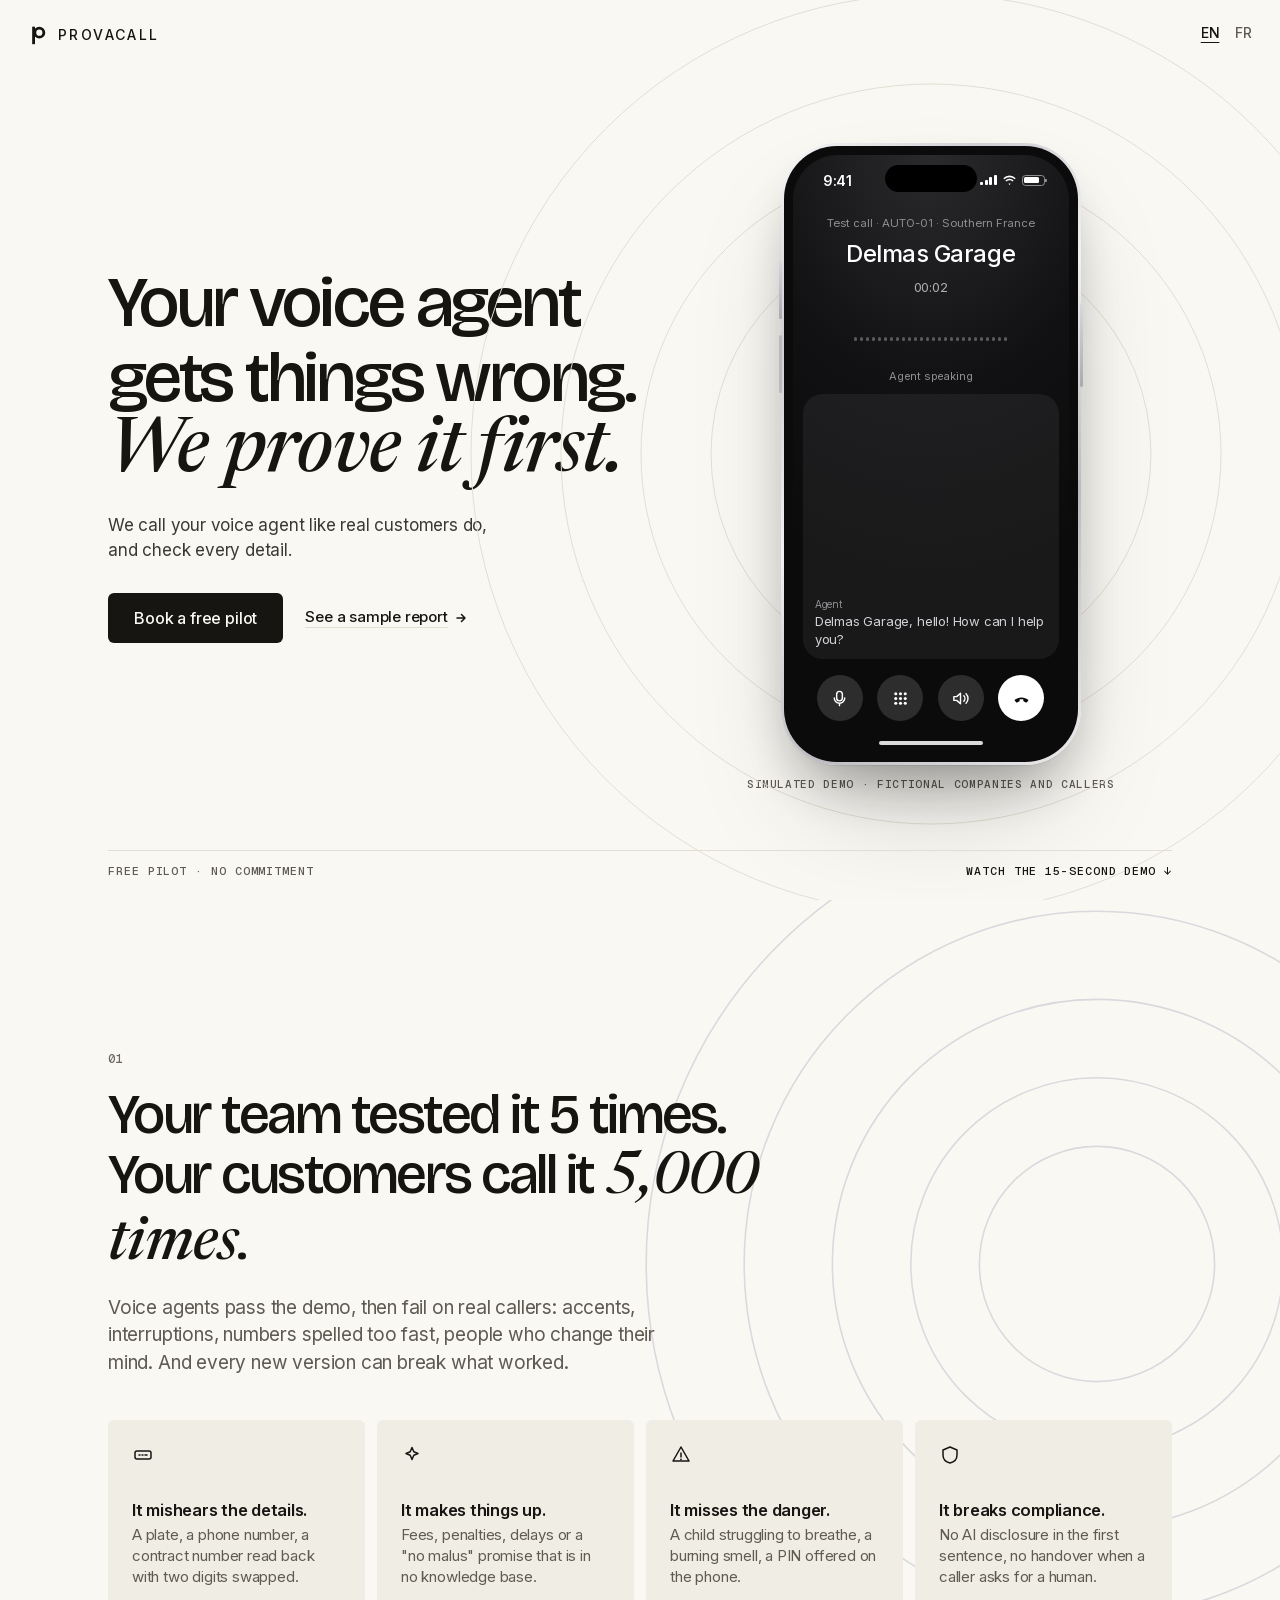
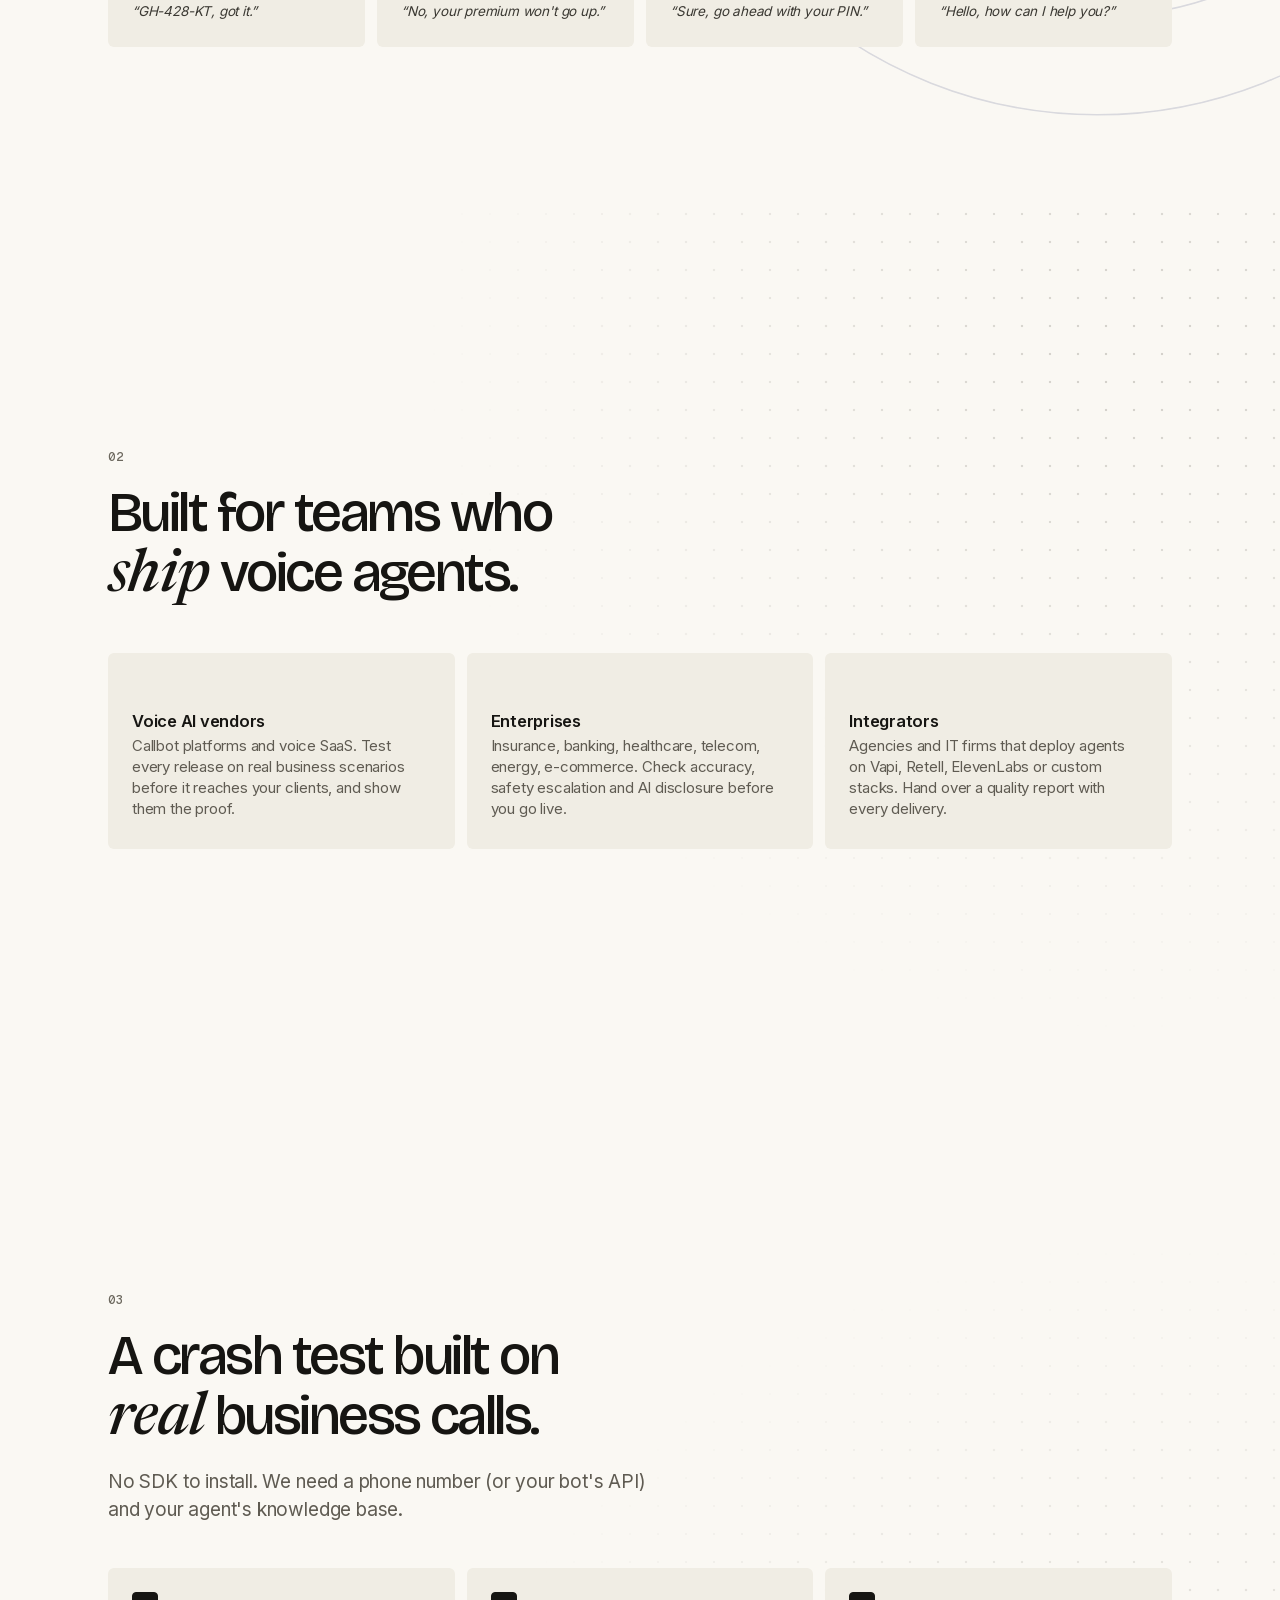
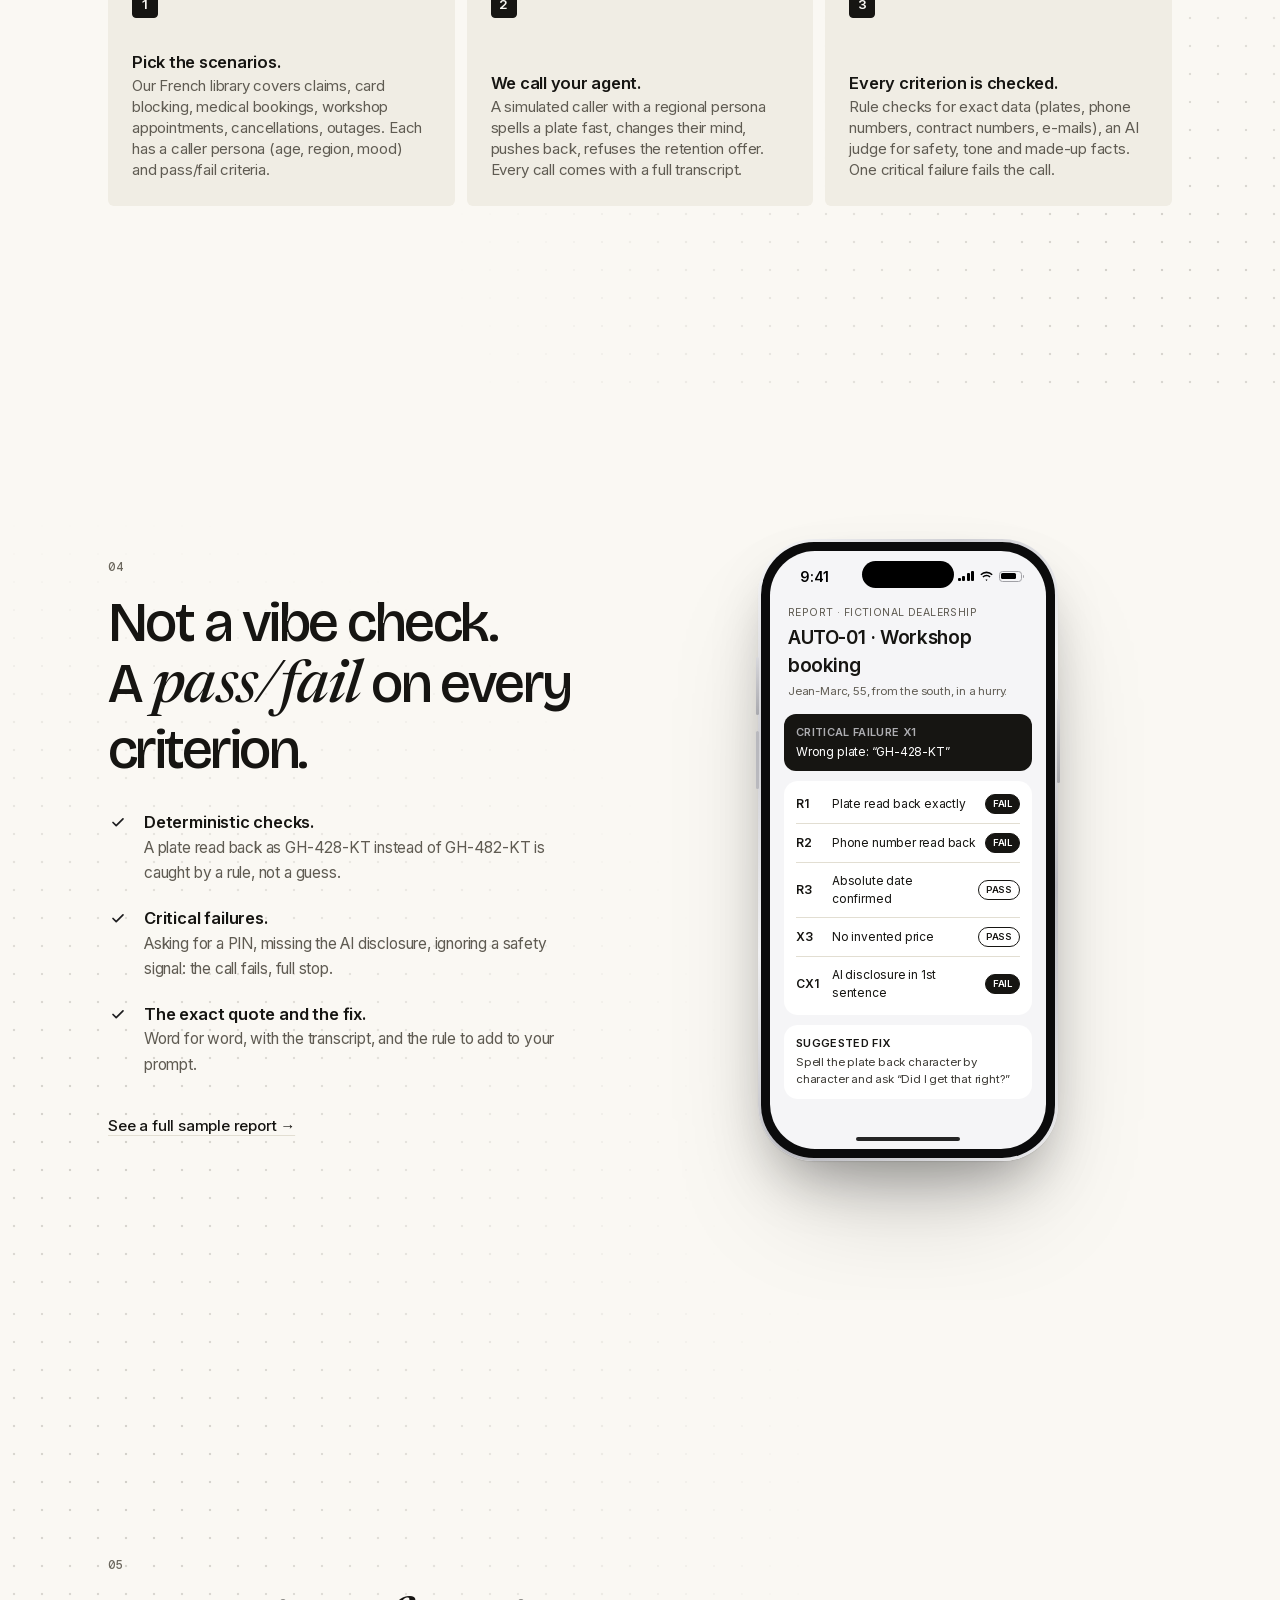
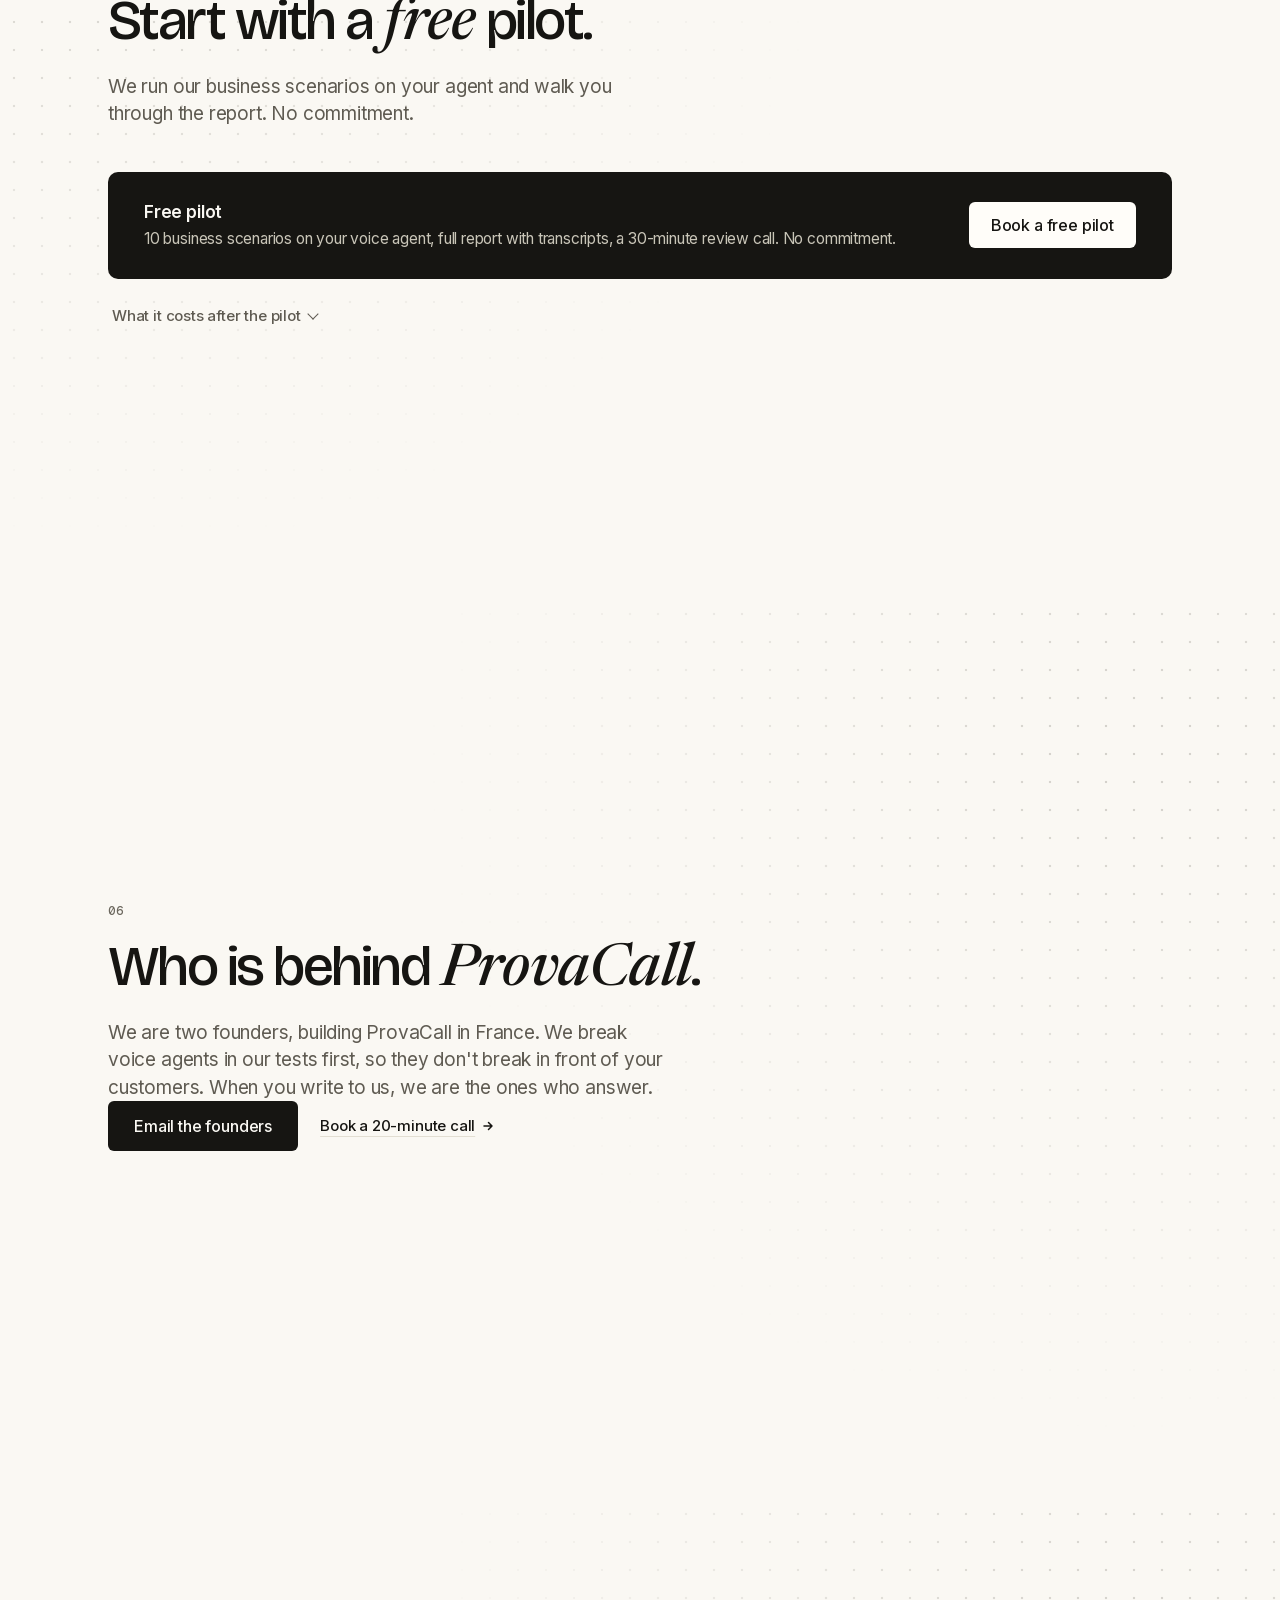
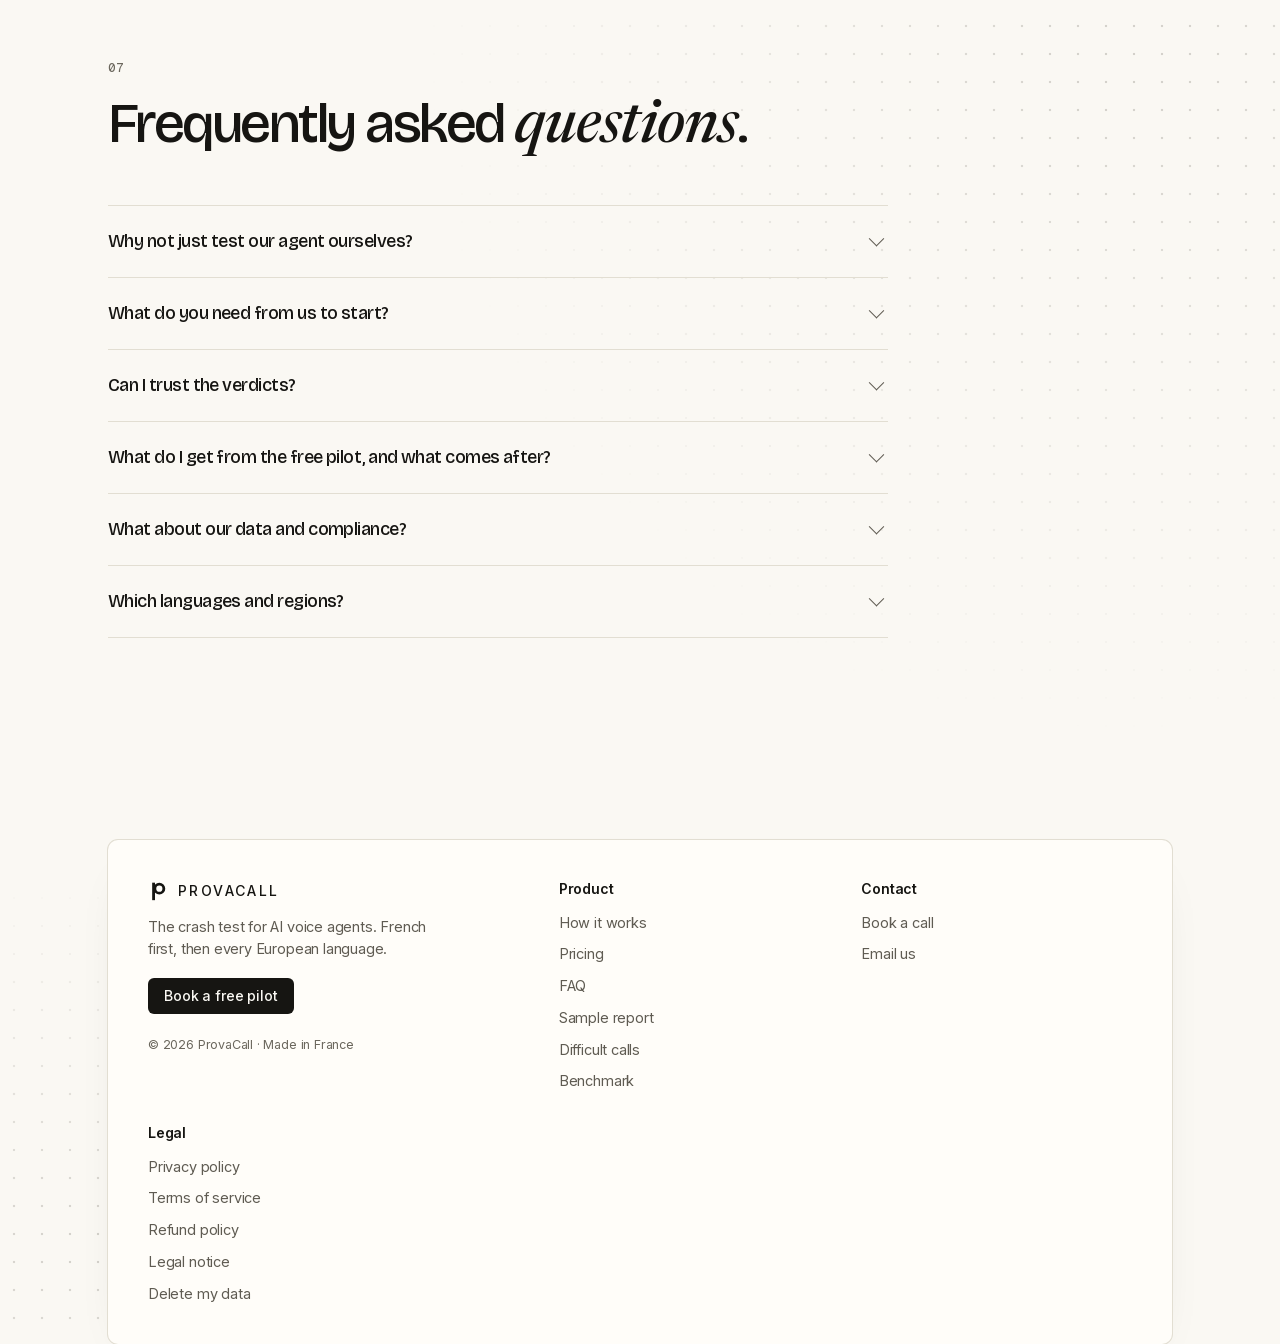
==== commit 82d77929: "Page « Appels difficiles » (FR + EN) avec 100 appels synthétiques à écouter et image de partage" ====
--- a/index.html
+++ b/index.html
@@ -608,7 +608,7 @@
         <a class="btn btn-dark btn-sm" data-action="pilot" href="#tarifs">Book a free pilot</a>
         <div class="foot-legal">© 2026 ProvaCall · Made in France</div>
       </div>
-      <div><h3>Product</h3><nav><a href="#comment">How it works</a><a href="#tarifs">Pricing</a><a href="#faq">FAQ</a><a href="exemple-rapport.html">Sample report</a><a href="benchmark.html">Benchmark</a></nav></div>
+      <div><h3>Product</h3><nav><a href="#comment">How it works</a><a href="#tarifs">Pricing</a><a href="#faq">FAQ</a><a href="exemple-rapport.html">Sample report</a><a href="difficult-calls.html">Difficult calls</a><a href="benchmark.html">Benchmark</a></nav></div>
       <div><h3>Contact</h3><nav><a href="book.html">Book a call</a><a href="mailto:hello@provacall.com?subject=Question%20about%20ProvaCall" data-action="contact" data-subject="Question about ProvaCall">Email us</a></nav></div>
       <div><h3>Legal</h3><nav><a href="privacy.html">Privacy policy</a><a href="terms.html">Terms of service</a><a href="refunds.html">Refund policy</a><a href="legal.html">Legal notice</a><a href="mailto:hello@provacall.com?subject=Data%20deletion%20request%20-%20ProvaCall&amp;body=Hello%2C%0A%0APlease%20delete%20all%20personal%20data%20you%20hold%20about%20me.%0A%0AThe%20email%20address%20I%20used%3A%20%0ACompany%3A%20%0A%0AThank%20you.">Delete my data</a></nav></div>
     </div>
